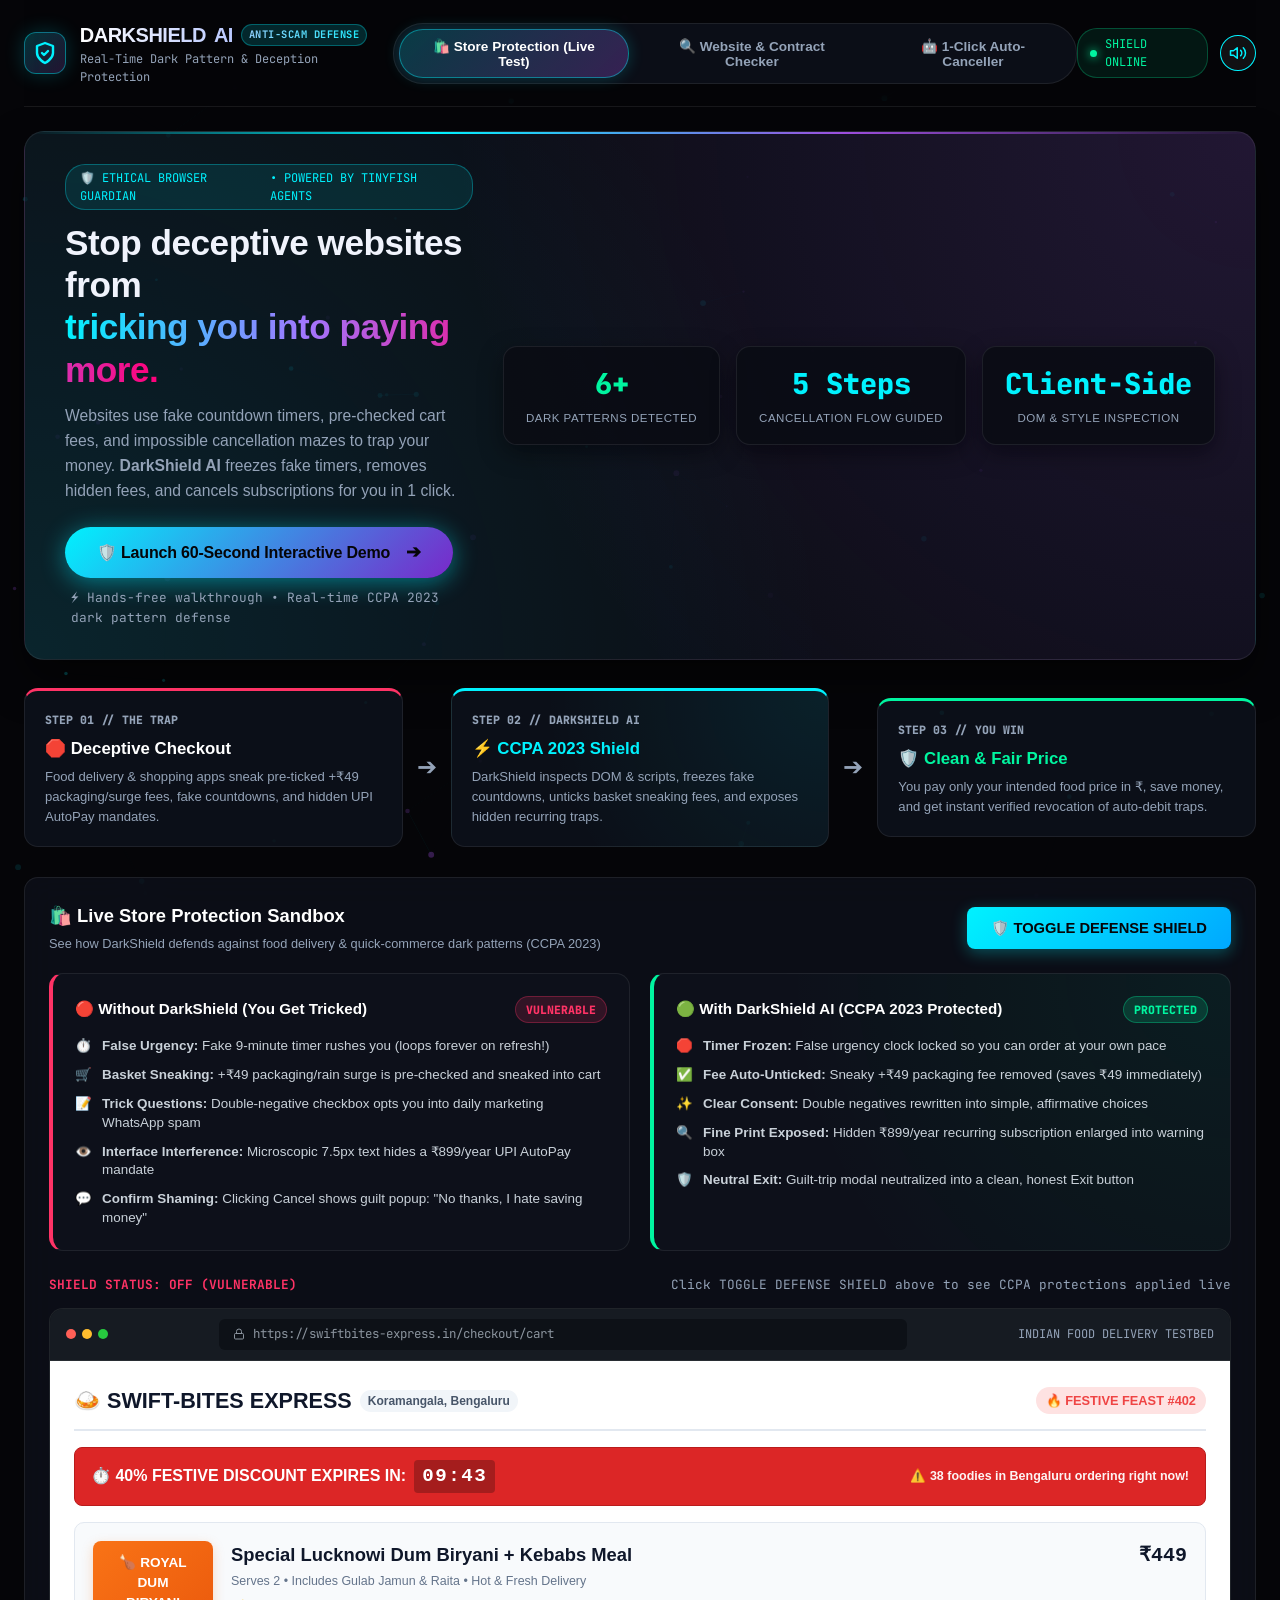
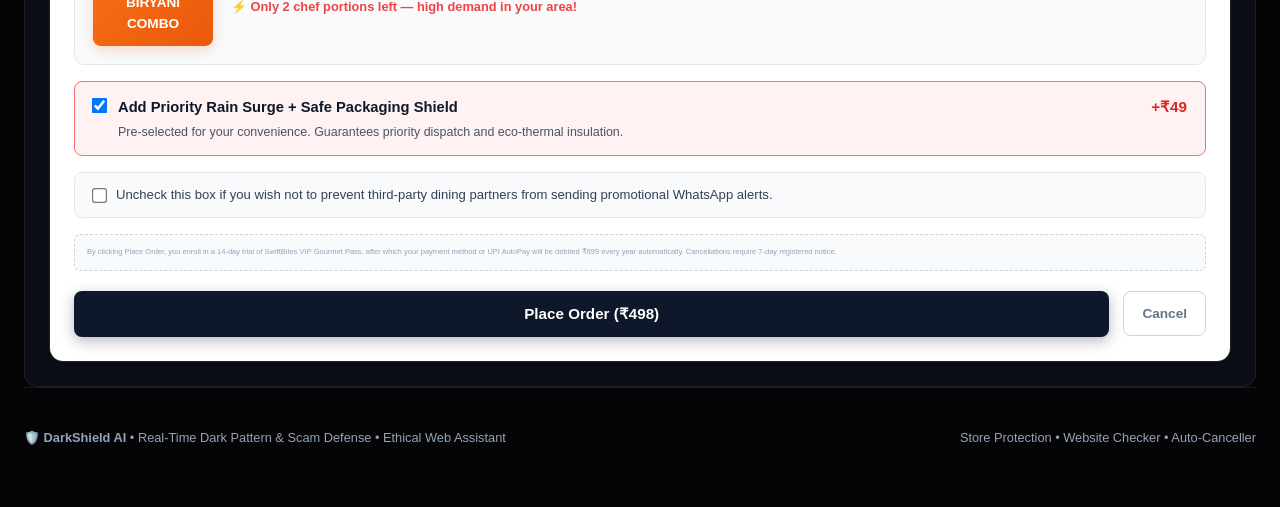
==== docs/index.html @ 09f820ce "Address 6 user fixes: remove CCPA Rule numbers, reword mandate to app guidance, add server note to U" ====
<!DOCTYPE html>
<html lang="en">
<head>
  <meta charset="UTF-8">
  <meta name="viewport" content="width=device-width, initial-scale=1.0">
  <title>DarkShield AI // Real-Time Dark Pattern & Scam Defense</title>
  <meta http-equiv="Cache-Control" content="no-cache, no-store, must-revalidate">
  <meta http-equiv="Pragma" content="no-cache">
  <meta http-equiv="Expires" content="0">
  <link rel="icon" type="image/svg+xml" href="data:image/svg+xml,%3Csvg xmlns='http://www.w3.org/2000/svg' viewBox='0 0 24 24' fill='none' stroke='%2300f2fe' stroke-width='2.4' stroke-linecap='round' stroke-linejoin='round'%3E%3Cpath d='M12 22s8-4 8-10V5l-8-3-8 3v7c0 6 8 10 8 10z'/%3E%3Cpath d='M9 12l2 2 4-4'/%3E%3C/svg%3E">
  <link rel="stylesheet" href="./css/style.css?v=2.4">
  <link rel="preconnect" href="https://fonts.googleapis.com">
  <link rel="preconnect" href="https://fonts.gstatic.com" crossorigin>
  <link href="https://fonts.googleapis.com/css2?family=Plus+Jakarta+Sans:wght@400;500;600;700;800&family=JetBrains+Mono:wght@400;600;800&display=swap" rel="stylesheet">
</head>
<body>
  <!-- Abstract Generative Background Canvas -->
  <canvas id="bg-canvas"></canvas>

  <div class="app-container">
    <!-- Navbar -->
    <header class="navbar">
      <div class="brand" onclick="location.reload()">
        <div class="brand-icon">
          <svg width="24" height="24" viewBox="0 0 24 24" fill="none" stroke="#00f2fe" stroke-width="2.4" stroke-linecap="round" stroke-linejoin="round">
            <path d="M12 22s8-4 8-10V5l-8-3-8 3v7c0 6 8 10 8 10z"/>
            <path d="M9 12l2 2 4-4"/>
          </svg>
        </div>
        <div>
          <div class="brand-title">
            DARKSHIELD <span style="color:var(--neon-cyan);">AI</span>
            <span class="brand-badge">ANTI-SCAM DEFENSE</span>
          </div>
          <div class="brand-sub">Real-Time Dark Pattern &amp; Deception Protection</div>
        </div>
      </div>

      <!-- Simplified 3-Mode Navigation -->
      <nav class="nav-tabs">
        <button class="nav-tab active" data-tab="tab-testlab" onclick="switchTab('tab-testlab')">
          <span>🛍️ Store Protection (Live Test)</span>
        </button>
        <button class="nav-tab" data-tab="tab-scanner" onclick="switchTab('tab-scanner')">
          <span>🔍 Website &amp; Contract Checker</span>
        </button>
        <button class="nav-tab" data-tab="tab-agent" onclick="switchTab('tab-agent')">
          <span>🤖 1-Click Auto-Canceller</span>
        </button>
      </nav>

      <!-- Top Controls -->
      <div class="nav-controls">
        <div class="status-indicator">
          <div class="pulse-dot"></div>
          <span>SHIELD ONLINE</span>
        </div>
        <button id="btn-sound-toggle" class="btn-icon active" title="Toggle Sound Effects" onclick="toggleSound()">
          <svg width="18" height="18" viewBox="0 0 24 24" fill="none" stroke="currentColor" stroke-width="2" stroke-linecap="round" stroke-linejoin="round">
            <polygon points="11 5 6 9 2 9 2 15 6 15 11 19 11 5"></polygon>
            <path d="M19.07 4.93a10 10 0 0 1 0 14.14M15.54 8.46a5 5 0 0 1 0 7.07"></path>
          </svg>
        </button>
      </div>
    </header>

    <!-- Friendly Hero Banner -->
    <section class="hero-banner">
      <div>
        <div style="display:inline-flex; align-items:center; gap:8px; background:rgba(0,242,254,0.1); border:1px solid rgba(0,242,254,0.3); padding:4px 14px; border-radius:20px; font-size:0.75rem; font-family:var(--font-mono); color:var(--neon-cyan); margin-bottom:12px;">
          <span>🛡️ ETHICAL BROWSER GUARDIAN</span> • POWERED BY TINYFISH AGENTS
        </div>
        <h1 class="hero-title">
          Stop deceptive websites from <br><span>tricking you into paying more.</span>
        </h1>
        <p class="hero-desc">
          Websites use fake countdown timers, pre-checked cart fees, and impossible cancellation mazes to trap your money.
          <strong>DarkShield AI</strong> freezes fake timers, removes hidden fees, and cancels subscriptions for you in 1 click.
        </p>

        <!-- Single Primary CTA on Hero -->
        <div class="hero-cta-container">
          <button id="btn-start-tour" class="btn-hero-primary" onclick="runGuidedTour()">
            <span>🛡️ Launch 60-Second Interactive Demo</span>
            <span style="font-size:1.1rem; margin-left:4px;">➔</span>
          </button>
          <span class="hero-cta-sub">
            ⚡ Hands-free walkthrough • Real-time CCPA 2023 dark pattern defense
          </span>
        </div>
      </div>

      <div class="hero-stats">
        <div class="stat-card">
          <div class="stat-value" style="color:var(--neon-emerald);">6+</div>
          <div class="stat-label">Dark Patterns Detected</div>
        </div>
        <div class="stat-card">
          <div class="stat-value" style="color:var(--neon-cyan);">5 Steps</div>
          <div class="stat-label">Cancellation Flow Guided</div>
        </div>
        <div class="stat-card">
          <div class="stat-value">Client-Side</div>
          <div class="stat-label">DOM &amp; Style Inspection</div>
        </div>
      </div>
    </section>

    <!-- Floating Tour Status Notification -->
    <div id="tour-status-banner" class="tour-banner" style="display:none;">
      <div class="tour-info">
        <div class="tour-icon-box">🛡️</div>
        <div>
          <div id="tour-step-title" style="font-weight:800; font-size:1.05rem; color:#fff;">GUIDED DEMO RUNNING</div>
          <div id="tour-step-desc" style="font-size:0.86rem; color:#e2e8f0; margin-top:2px;">Watching DarkShield AI stop deceptive traps...</div>
        </div>
      </div>
      <button class="btn-secondary" onclick="document.getElementById('tour-status-banner').style.display='none'">Dismiss</button>
    </div>

    <!-- 3-Step Simple How It Works Diagram -->
    <section class="pipeline-section">
      <div class="pipeline-grid">
        <div class="pipeline-card danger">
          <div class="pipeline-number">Step 01 // The Trap</div>
          <div class="pipeline-title">
            <span>🛑 Deceptive Checkout</span>
          </div>
          <p class="pipeline-desc">
            Food delivery &amp; shopping apps sneak pre-ticked +₹49 packaging/surge fees, fake countdowns, and hidden UPI AutoPay mandates.
          </p>
        </div>

        <div class="pipeline-arrow">➔</div>

        <div class="pipeline-card engine">
          <div class="pipeline-number">Step 02 // DarkShield AI</div>
          <div class="pipeline-title">
            <span style="color:var(--neon-cyan)">⚡ CCPA 2023 Shield</span>
          </div>
          <p class="pipeline-desc">
            DarkShield inspects DOM &amp; scripts, freezes fake countdowns, unticks basket sneaking fees, and exposes hidden recurring traps.
          </p>
        </div>

        <div class="pipeline-arrow">➔</div>

        <div class="pipeline-card safe">
          <div class="pipeline-number">Step 03 // You Win</div>
          <div class="pipeline-title">
            <span style="color:var(--neon-emerald)">🛡️ Clean &amp; Fair Price</span>
          </div>
          <p class="pipeline-desc">
            You pay only your intended food price in ₹, save money, and get instant verified revocation of auto-debit traps.
          </p>
        </div>
      </div>
    </section>

    <!-- ==================================================== -->
    <!-- TAB 1 (DEFAULT): STORE PROTECTION (LIVE TEST RANGE) -->
    <!-- ==================================================== -->
    <main id="tab-testlab" class="tab-content active">
      <div class="card">
        <div class="card-header">
          <div>
            <h2 class="card-title">
              <span>🛍️ Live Store Protection Sandbox</span>
            </h2>
            <div class="card-subtitle">See how DarkShield defends against food delivery &amp; quick-commerce dark patterns (CCPA 2023)</div>
          </div>
          <button id="btn-toggle-shield" class="btn-primary" style="padding:12px 24px; font-size:0.92rem;" onclick="toggleDefenseShield()">
            🛡️ TOGGLE DEFENSE SHIELD
          </button>
        </div>

        <!-- Before & After Comparison Cards -->
        <div class="before-after-grid">
          <div class="comparison-card before">
            <div class="comparison-header">
              <strong style="color:#fff; font-size:0.95rem;">🔴 Without DarkShield (You Get Tricked)</strong>
              <span class="comparison-badge red">Vulnerable</span>
            </div>
            <ul class="comparison-list">
              <li><span>⏱️</span> <span><strong>False Urgency:</strong> Fake 9-minute timer rushes you (loops forever on refresh!)</span></li>
              <li><span>🛒</span> <span><strong>Basket Sneaking:</strong> +₹49 packaging/rain surge is pre-checked and sneaked into cart</span></li>
              <li><span>📝</span> <span><strong>Trick Questions:</strong> Double-negative checkbox opts you into daily marketing WhatsApp spam</span></li>
              <li><span>👁️</span> <span><strong>Interface Interference:</strong> Microscopic 7.5px text hides a ₹899/year UPI AutoPay mandate</span></li>
              <li><span>💬</span> <span><strong>Confirm Shaming:</strong> Clicking Cancel shows guilt popup: "No thanks, I hate saving money"</span></li>
            </ul>
          </div>

          <div class="comparison-card after">
            <div class="comparison-header">
              <strong style="color:#fff; font-size:0.95rem;">🟢 With DarkShield AI (CCPA 2023 Protected)</strong>
              <span class="comparison-badge green">Protected</span>
            </div>
            <ul class="comparison-list">
              <li><span>🛑</span> <span><strong>Timer Frozen:</strong> False urgency clock locked so you can order at your own pace</span></li>
              <li><span>✅</span> <span><strong>Fee Auto-Unticked:</strong> Sneaky +₹49 packaging fee removed (saves ₹49 immediately)</span></li>
              <li><span>✨</span> <span><strong>Clear Consent:</strong> Double negatives rewritten into simple, affirmative choices</span></li>
              <li><span>🔍</span> <span><strong>Fine Print Exposed:</strong> Hidden ₹899/year recurring subscription enlarged into warning box</span></li>
              <li><span>🛡️</span> <span><strong>Neutral Exit:</strong> Guilt-trip modal neutralized into a clean, honest Exit button</span></li>
            </ul>
          </div>
        </div>

        <div style="display:flex; justify-content:space-between; align-items:center; margin-bottom:14px; font-family:var(--font-mono); font-size:0.8rem; flex-wrap:wrap; gap:8px;">
          <span id="shield-status-label" style="color:var(--neon-red); font-weight:bold;">SHIELD STATUS: OFF (VULNERABLE)</span>
          <span style="color:var(--text-dim);">Click TOGGLE DEFENSE SHIELD above to see CCPA protections applied live</span>
        </div>

        <!-- Embedded Interactive Store Simulator -->
        <div class="sandbox-viewport">
          <div class="sandbox-bar">
            <div class="terminal-dots">
              <div class="dot red"></div>
              <div class="dot yellow"></div>
              <div class="dot green"></div>
            </div>
            <div class="sandbox-url">
              <svg width="12" height="12" viewBox="0 0 24 24" fill="none" stroke="currentColor" stroke-width="2"><rect x="3" y="11" width="18" height="11" rx="2" ry="2"/><path d="M7 11V7a5 5 0 0 1 10 0v4"/></svg>
              https://swiftbites-express.in/checkout/cart
            </div>
            <span style="font-size:0.75rem; color:var(--text-muted); font-family:var(--font-mono);">INDIAN FOOD DELIVERY TESTBED</span>
          </div>
          <div id="mock-sandbox-container" class="sandbox-content">
            <!-- Injected by mock_sites.js -->
          </div>
        </div>
      </div>
    </main>

    <!-- ==================================================== -->
    <!-- TAB 2: WEBSITE & CONTRACT CHECKER -->
    <!-- ==================================================== -->
    <main id="tab-scanner" class="tab-content">
      <div class="grid-2">
        <!-- Live URL Inspector -->
        <div class="card">
          <div class="card-header">
            <div>
              <h2 class="card-title">
                <span>🔍 Website Dark Pattern Checker</span>
              </h2>
              <div class="card-subtitle">Scan any shopping or subscription link for deceptive UI</div>
            </div>
          </div>

          <div class="explainer-banner">
            <strong>💡 How it works:</strong> Paste any link or paste raw HTML code below. DarkShield's client-side rule engine parses the DOM, checks inline styles, and isolates the exact code node that violates CCPA 2023 Guidelines.
          </div>

          <!-- Scanner Mode Subtabs -->
          <div class="scanner-subtabs">
            <button id="tab-mode-url" class="btn-subtab active" onclick="switchScannerMode('url')">🌐 Web Link URL</button>
            <button id="tab-mode-html" class="btn-subtab" onclick="switchScannerMode('html')">📝 Paste Raw HTML Code</button>
          </div>

          <!-- Mode 1: URL Input -->
          <div id="scanner-url-panel" style="margin-bottom:20px;">
            <div class="input-group" style="margin-bottom:8px;">
              <input type="text" id="input-scan-url" class="input-text" placeholder="Enter Indian e-commerce/delivery link..." value="https://swiftbites-express.in/checkout/cart">
              <button id="btn-scan-url" class="btn-primary" onclick="performUrlScan()">Scan Website</button>
            </div>
            <div id="url-scan-server-note" style="font-size:0.8rem; color:#94a3b8; display:flex; align-items:center; gap:6px;">
              <span>ℹ️</span> <span>Link scanning needs a server; paste page HTML for a full scan</span>
            </div>
          </div>

          <!-- Mode 2: Raw HTML Input (Default Hidden) -->
          <div id="scanner-html-panel" style="display:none; margin-bottom:16px;">
            <textarea id="input-scan-html" class="textarea-custom" style="min-height:110px; font-family:var(--font-mono); font-size:0.8rem;" placeholder="Paste raw webpage HTML code here (e.g., <div class='timer'>...</div>)..."></textarea>
            <button id="btn-scan-html" class="btn-primary" style="margin-top:8px;" onclick="performHtmlScan()">Inspect HTML Code</button>
          </div>

          <div style="font-size:0.8rem; color:var(--text-dim); margin-bottom:8px;">Or click a preloaded Indian dark pattern HTML sample to test:</div>
          <div style="display:flex; flex-wrap:wrap; gap:8px; margin-bottom:20px;">
            <button class="btn-secondary btn-preset-scan" onclick="loadSampleHtml('food_delivery')">🍛 Food Delivery Cart (+₹49 Sneak &amp; Timer)</button>
            <button class="btn-secondary btn-preset-scan" onclick="loadSampleHtml('ott_trial')">📺 OTT AutoPay HTML (Hidden Mandate)</button>
            <button class="btn-secondary btn-preset-scan" onclick="loadSampleHtml('flash_sale')">⚡ Flash Sale HTML (04:59 Urgency Loop)</button>
            <button class="btn-secondary btn-preset-scan" onclick="loadSampleHtml('clean_sample')">✅ Clean Compliant HTML (0 Traps)</button>
          </div>

          <!-- Scanner Multi-Step Animated Loading Area -->
          <div id="scanner-loading-area" class="scanner-loading-box" style="display:none;">
            <div style="display:flex; justify-content:space-between; font-size:0.82rem; font-family:var(--font-mono); color:var(--text-muted); margin-bottom:8px;">
              <span id="scanner-step-current-title">⚡ PARSING DOM TREE...</span>
              <span id="scanner-step-pct" style="color:var(--neon-cyan); font-weight:800;">25%</span>
            </div>
            <div style="width:100%; height:6px; background:#161b26; border-radius:10px; overflow:hidden;">
              <div id="scanner-progress-bar" style="width:25%; height:100%; background:linear-gradient(90deg, var(--neon-cyan), var(--neon-purple)); transition:width 0.3s ease;"></div>
            </div>
            <ul class="scanner-step-list">
              <li id="scan-step-1" class="active"><span>⏳</span> <span>Step 1: Parsing DOM elements &amp; CSS computed rules</span></li>
              <li id="scan-step-2"><span>⏳</span> <span>Step 2: Checking CCPA 2023 Dark Pattern heuristics</span></li>
              <li id="scan-step-3"><span>⏳</span> <span>Step 3: Extracting triggering code snippets</span></li>
              <li id="scan-step-4"><span>⏳</span> <span>Step 4: Computing Consumer Protection Deception Index</span></li>
            </ul>
          </div>

          <!-- Scan Results -->
          <div id="scan-results-area" style="display:none;">
            <div class="score-gauge-container">
              <div class="gauge-circle">
                <span id="scan-gauge-val" class="gauge-val">85</span>
                <span class="gauge-scale">/ 100</span>
              </div>
              <div class="gauge-info">
                <h3 id="scan-gauge-level" style="color:var(--neon-red);">CRITICAL DECEPTION RISK</h3>
                <p id="scan-gauge-summary">Deceptive tricks detected on this page.</p>
              </div>
            </div>

            <div id="threat-cards-container">
              <!-- Injected by app.js -->
            </div>
          </div>
        </div>

        <!-- Contract & Terms of Service Checker -->
        <div class="card">
          <div class="card-header">
            <div>
              <h2 class="card-title">
                <span>📜 Contract &amp; Fine Print Decoder</span>
              </h2>
              <div class="card-subtitle">Translates confusing Indian subscription fine print into plain English</div>
            </div>
          </div>

          <div class="explainer-banner">
            <strong>💡 How it works:</strong> Paste contract text or terms of service to expose sneaky price increases, auto-renewals, and non-refundable fees.
          </div>

          <textarea id="tos-input-text" class="textarea-custom" placeholder="Paste Terms of Service, UPI AutoPay mandate terms, or fine print text here..."></textarea>

          <div style="display:flex; justify-content:space-between; align-items:center; margin-bottom:18px; flex-wrap:wrap; gap:8px;">
            <div style="display:flex; gap:8px; flex-wrap:wrap;">
              <button class="btn-secondary btn-preset-tos" onclick="loadPresetToS('streaming')">📺 OTT AutoPay Terms</button>
              <button class="btn-secondary btn-preset-tos" onclick="loadPresetToS('gym')">🏋️ Cult/Gym Lock-in Terms</button>
            </div>
            <button id="btn-scan-tos" class="btn-primary" onclick="scanFinePrint()">Check Fine Print</button>
          </div>

          <!-- ToS Results -->
          <div id="tos-results-area" style="display:none; background:#080b12; border:1px solid var(--border-subtle); border-radius:var(--radius-sm); padding:18px;">
            <div style="display:flex; justify-content:space-between; align-items:center; margin-bottom:12px; border-bottom:1px solid var(--border-subtle); padding-bottom:10px;">
              <span style="font-weight:bold; color:#fff;">CCPA Hazard Score:</span>
              <span id="tos-score-val" style="font-family:var(--font-mono); font-size:1.1rem; color:var(--neon-pink); font-weight:800;">72/100</span>
            </div>
            <div style="background:rgba(255,51,102,0.1); border-left:3px solid var(--neon-red); padding:10px 14px; border-radius:4px; margin-bottom:16px;">
              <div style="font-size:0.75rem; text-transform:uppercase; color:var(--neon-red); font-weight:bold;">What You're Actually Agreeing To (TL;DR):</div>
              <p id="tos-tldr-text" style="font-size:0.84rem; color:#fff; margin-top:4px; line-height:1.4;"></p>
            </div>
            <div id="tos-clauses-list"></div>
          </div>
        </div>
      </div>
    </main>

    <!-- ==================================================== -->
    <!-- TAB 3: 1-CLICK AUTO-CANCELLER (WEB AGENT) -->
    <!-- ==================================================== -->
    <main id="tab-agent" class="tab-content">
      <div class="grid-2">
        <!-- Agent Launcher -->
        <div class="card">
          <div class="card-header">
            <div>
              <h2 class="card-title">
                <span>🤖 1-Click Subscription Canceller</span>
              </h2>
              <div class="card-subtitle">AI agent that navigates tricky Indian subscription cancellation mazes</div>
            </div>
            <span class="severity-pill safe">CLICK-TO-CANCEL</span>
          </div>

          <div class="explainer-banner">
            <strong>💡 What is a "Subscription Trap" under CCPA 2023?</strong> Platforms make starting UPI AutoPay 1-click simple, but bury cancellation behind guilt-tripping screens, hidden buttons, and retention traps.
            DarkShield's agent navigates this maze for you, overrides retention tricks, and guides you to revoke the mandate in your UPI app.
          </div>

          <div style="margin-bottom:18px;">
            <label style="display:block; font-size:0.82rem; font-weight:bold; color:#cbd5e1; margin-bottom:6px;">Select Indian Subscription to Cancel:</label>
            <select id="agent-service-select" class="input-text" style="width:100%; cursor:pointer;">
              <option value="jiohotstar">JioCinema / Hotstar Super VIP (₹299/mo) — Saves ₹3,588/year</option>
              <option value="cultfit">Cult.fit / Gold's Gym All-India Pass (₹1,799/mo) — Saves ₹21,588/year</option>
              <option value="zomatogold">Zomato Gold / Swiggy One VIP Pass (₹899/year) — Saves ₹899/year</option>
            </select>
          </div>

          <button id="btn-launch-agent" class="btn-primary" style="width:100%; justify-content:center; padding:15px; font-size:0.95rem;" onclick="executeAgentFlow()">
            🚀 Cancel Subscription &amp; Guide UPI Revocation
          </button>

          <!-- Agent Live Progress -->
          <div id="agent-run-area" style="display:none; margin-top:24px;">
            <div style="display:flex; justify-content:space-between; font-size:0.78rem; font-family:var(--font-mono); color:var(--text-muted); margin-bottom:6px;">
              <span>AI AGENT STATUS: NAVIGATING CANCELLATION SCREENS</span>
              <span id="agent-pct" style="color:var(--neon-cyan);">In Progress</span>
            </div>
            <div style="width:100%; height:6px; background:#161b26; border-radius:10px; overflow:hidden; margin-bottom:20px;">
              <div id="agent-progress-bar" style="width:10%; height:100%; background:linear-gradient(90deg, var(--neon-cyan), var(--neon-purple)); transition:width 0.4s ease;"></div>
            </div>

            <!-- Steps Feed -->
            <div id="canceller-checklist" class="canceller-checklist">
              <div class="checklist-title">
                <span>🛡️ Obstacle Elimination Checklist</span>
                <span id="checklist-step-counter">0 / 5 BYPASSED</span>
              </div>
              <div class="checklist-item" id="chk-item-1">
                <div class="check-left">
                  <span class="check-icon" id="chk-icon-1">⏳</span>
                  <div>
                    <div class="check-title">Gate 1: Confirm Shaming</div>
                    <div class="check-subtitle">Neutralize guilt-tripping primary button</div>
                  </div>
                </div>
                <span class="status-pill waiting" id="chk-pill-1">Pending</span>
              </div>
              <div class="checklist-item" id="chk-item-2">
                <div class="check-left">
                  <span class="check-icon" id="chk-icon-2">⏳</span>
                  <div>
                    <div class="check-title">Gate 2: Diversion &amp; Pause Trap</div>
                    <div class="check-subtitle">Reject temporary discount retention bribe</div>
                  </div>
                </div>
                <span class="status-pill waiting" id="chk-pill-2">Pending</span>
              </div>
              <div class="checklist-item" id="chk-item-3">
                <div class="check-left">
                  <span class="check-icon" id="chk-icon-3">⏳</span>
                  <div>
                    <div class="check-title">Gate 3: Double-Negative Checkbox</div>
                    <div class="check-subtitle">Decode inverted syntax opt-out trick</div>
                  </div>
                </div>
                <span class="status-pill waiting" id="chk-pill-3">Pending</span>
              </div>
              <div class="checklist-item" id="chk-item-4">
                <div class="check-left">
                  <span class="check-icon" id="chk-icon-4">⏳</span>
                  <div>
                    <div class="check-title">Gate 4: Forced Action Survey Lock</div>
                    <div class="check-subtitle">Bypass multi-step exit questionnaire</div>
                  </div>
                </div>
                <span class="status-pill waiting" id="chk-pill-4">Pending</span>
              </div>
              <div class="checklist-item" id="chk-item-5">
                <div class="check-left">
                  <span class="check-icon" id="chk-icon-5">⏳</span>
                  <div>
                    <div class="check-title">Gate 5: UPI AutoPay Mandate Revocation Guide</div>
                    <div class="check-subtitle">Guides you to revoke the mandate in your UPI app</div>
                  </div>
                </div>
                <span class="status-pill waiting" id="chk-pill-5">Pending</span>
              </div>
            </div>

            <!-- Steps Feed -->
            <div id="agent-steps-container">
              <!-- Dynamically injected -->
            </div>
          </div>
        </div>

        <!-- Cancellation Receipt & Proof Certificate -->
        <div class="card">
          <div class="card-header">
            <div>
              <h2 class="card-title">
                <span>📄 Official Cancellation Proof</span>
              </h2>
              <div class="card-subtitle">Verified receipt &amp; guide to revoke the mandate in your UPI app</div>
            </div>
          </div>

          <div id="cancellation-receipt-card" style="display:none; background:radial-gradient(circle at top, rgba(0,245,160,0.1), transparent), #080c14; border:1px solid rgba(0,245,160,0.3); border-radius:var(--radius-md); padding:24px; box-shadow:0 12px 32px rgba(0,0,0,0.5);">
            <div style="display:flex; justify-content:space-between; align-items:flex-start; border-bottom:1px dashed rgba(255,255,255,0.1); padding-bottom:16px; margin-bottom:18px;">
              <div>
                <div style="font-size:0.75rem; text-transform:uppercase; color:var(--neon-emerald); font-weight:800; letter-spacing:1px;">CANCELLATION CONFIRMED &amp; GUIDED</div>
                <h3 id="receipt-service-name" style="color:#fff; font-size:1.3rem; margin-top:2px;">JioCinema / Hotstar VIP</h3>
                <div id="receipt-tier-name" style="font-size:0.8rem; color:var(--text-muted);">Annual Super VIP Tier</div>
              </div>
              <span class="severity-pill safe">REVOCATION GUIDED</span>
            </div>

            <div style="display:grid; grid-template-columns: 1fr 1fr; gap:16px; margin-bottom:18px;">
              <div style="background:rgba(255,255,255,0.02); padding:10px 14px; border-radius:6px; border:1px solid var(--border-subtle);">
                <div style="font-size:0.7rem; color:var(--text-dim);">ANNUAL SAVINGS</div>
                <div id="receipt-savings" style="font-size:1.4rem; font-weight:bold; color:var(--neon-emerald); font-family:var(--font-mono);">₹3,588</div>
              </div>
              <div style="background:rgba(255,255,255,0.02); padding:10px 14px; border-radius:6px; border:1px solid var(--border-subtle);">
                <div style="font-size:0.7rem; color:var(--text-dim);">CONFIRMATION CODE</div>
                <div id="receipt-code" style="font-size:0.95rem; font-weight:bold; color:#fff; font-family:var(--font-mono); margin-top:4px;">CCPA-REVOKE-9842</div>
              </div>
            </div>

            <div style="background:rgba(0,0,0,0.5); padding:12px; border-radius:6px; font-family:var(--font-mono); font-size:0.75rem; color:#94a3b8; margin-bottom:18px; line-height:1.5;">
              <div><strong>REVOCATION GUIDANCE:</strong> Platform cancellation completed. Guides you to revoke the mandate in your UPI app (GPay / PhonePe / Paytm / BHIM) under Mandates &gt; Active &gt; Revoke.</div>
              <div id="receipt-defeated" style="color:var(--neon-cyan); margin-top:4px;">5 Deceptive Obstacles Bypassed</div>
            </div>

            <button class="btn-secondary" style="width:100%; justify-content:center;" onclick="alert('✅ Certificate downloaded: Verified cancellation proof with step-by-step UPI mandate revocation guide.')">
              📥 Save Proof of Cancellation Certificate
            </button>
          </div>

          <!-- Placeholder when idle -->
          <div id="receipt-placeholder" style="text-align:center; padding:60px 20px; color:var(--text-dim);">
            <svg width="48" height="48" viewBox="0 0 24 24" fill="none" stroke="currentColor" stroke-width="1.5" style="margin-bottom:12px; opacity:0.4;">
              <path d="M14 2H6a2 2 0 0 0-2 2v16a2 2 0 0 0 2 2h12a2 2 0 0 0 2-2V8z"/>
              <polyline points="14 2 14 8 20 8"/>
            </svg>
            <p style="font-size:0.9rem;">Click <strong>"Cancel Subscription &amp; Guide UPI Revocation"</strong> to see the AI agent defeat tricky cancellation screens and guide mandate revocation.</p>
          </div>
        </div>
      </div>
    </main>

    <!-- Footer -->
    <footer class="footer">
      <div>
        <span>🛡️ <strong>DarkShield AI</strong></span> • Real-Time Dark Pattern &amp; Scam Defense • Ethical Web Assistant
      </div>
      <div>
        <a href="#tab-testlab" onclick="switchTab('tab-testlab')">Store Protection</a> •
        <a href="#tab-scanner" onclick="switchTab('tab-scanner')">Website Checker</a> •
        <a href="#tab-agent" onclick="switchTab('tab-agent')">Auto-Canceller</a>
      </div>
    </footer>
  </div>

  <!-- Scripts with Cache Busting -->
  <script src="./js/audio.js?v=2.4"></script>
  <script src="./js/visualizer.js?v=2.4"></script>
  <script src="./js/mock_sites.js?v=2.4"></script>
  <script src="./js/app.js?v=2.4"></script>
</body>
</html>
---- docs/css/style.css ----
/* TinyFish Aegis - Black & Abstract Aesthetic Theme */
:root {
  --bg-dark: #050508;
  --bg-card: rgba(14, 17, 27, 0.75);
  --bg-card-hover: rgba(22, 27, 43, 0.85);
  --border-subtle: rgba(255, 255, 255, 0.08);
  --border-glow: rgba(0, 242, 254, 0.3);
  --text-main: #f0f3fc;
  --text-muted: #94a3b8;
  --text-dim: #94a3b8;

  --neon-cyan: #00f2fe;
  --neon-purple: #9d4edd;
  --neon-pink: #ff007a;
  --neon-red: #ff3366;
  --neon-emerald: #00f5a0;
  --neon-amber: #ffaa00;

  --font-mono: "JetBrains Mono", "Fira Code", monospace;
  --font-sans: -apple-system, BlinkMacSystemFont, "Segoe UI", Roboto, "Helvetica Neue", Arial, sans-serif;
  --radius-sm: 8px;
  --radius-md: 14px;
  --radius-lg: 20px;
}

* {
  box-sizing: border-box;
  margin: 0;
  padding: 0;
}

body {
  background-color: var(--bg-dark);
  color: var(--text-main);
  font-family: var(--font-sans);
  min-height: 100vh;
  overflow-x: hidden;
  position: relative;
  line-height: 1.5;
  -webkit-font-smoothing: antialiased;
}

/* Background Abstract Canvas */
#bg-canvas {
  position: fixed;
  top: 0;
  left: 0;
  width: 100vw;
  height: 100vh;
  z-index: 0;
  pointer-events: none;
  opacity: 0.65;
}

/* App Wrapper */
.app-container {
  position: relative;
  z-index: 1;
  display: flex;
  flex-direction: column;
  min-height: 100vh;
  max-width: 1540px;
  margin: 0 auto;
  padding: 0 24px 60px 24px;
}

/* Header & Navigation Bar */
.navbar {
  display: flex;
  align-items: center;
  justify-content: space-between;
  padding: 20px 0;
  margin-bottom: 24px;
  border-bottom: 1px solid var(--border-subtle);
  backdrop-filter: blur(12px);
  position: sticky;
  top: 0;
  z-index: 100;
  background: rgba(5, 5, 8, 0.7);
}

.brand {
  display: flex;
  align-items: center;
  gap: 14px;
  text-decoration: none;
  cursor: pointer;
}

.brand-icon {
  width: 42px;
  height: 42px;
  border-radius: 12px;
  background: linear-gradient(135deg, rgba(0, 242, 254, 0.2), rgba(157, 78, 221, 0.2));
  border: 1px solid rgba(0, 242, 254, 0.4);
  display: flex;
  align-items: center;
  justify-content: center;
  box-shadow: 0 0 20px rgba(0, 242, 254, 0.2);
  transition: transform 0.3s ease, box-shadow 0.3s ease;
}

.brand:hover .brand-icon {
  transform: scale(1.05) rotate(4deg);
  box-shadow: 0 0 28px rgba(0, 242, 254, 0.4);
}

.brand-title {
  font-size: 1.25rem;
  font-weight: 800;
  letter-spacing: -0.5px;
  background: linear-gradient(90deg, #fff, #b8c7ff, var(--neon-cyan));
  -webkit-background-clip: text;
  -webkit-text-fill-color: transparent;
  display: flex;
  align-items: center;
  gap: 8px;
}

.brand-badge {
  font-size: 0.65rem;
  font-family: var(--font-mono);
  font-weight: 700;
  background: rgba(0, 242, 254, 0.15);
  color: var(--neon-cyan);
  border: 1px solid rgba(0, 242, 254, 0.3);
  padding: 2px 7px;
  border-radius: 20px;
  letter-spacing: 0.5px;
}

.brand-sub {
  font-size: 0.75rem;
  color: var(--text-muted);
  font-family: var(--font-mono);
}

/* Nav Tabs */
.nav-tabs {
  display: flex;
  gap: 6px;
  background: rgba(14, 18, 28, 0.8);
  padding: 5px;
  border-radius: 30px;
  border: 1px solid var(--border-subtle);
}

.nav-tab {
  padding: 8px 16px;
  font-size: 0.85rem;
  font-weight: 600;
  color: var(--text-muted);
  background: transparent;
  border: none;
  border-radius: 24px;
  cursor: pointer;
  transition: all 0.25s ease;
  display: flex;
  align-items: center;
  gap: 8px;
}

.nav-tab:hover {
  color: var(--text-main);
  background: rgba(255, 255, 255, 0.05);
}

.nav-tab.active {
  color: #fff;
  background: linear-gradient(135deg, rgba(0, 242, 254, 0.2), rgba(157, 78, 221, 0.3));
  border: 1px solid rgba(0, 242, 254, 0.4);
  box-shadow: 0 0 16px rgba(0, 242, 254, 0.2);
}

/* Nav Controls */
.nav-controls {
  display: flex;
  align-items: center;
  gap: 12px;
}

.status-indicator {
  display: flex;
  align-items: center;
  gap: 8px;
  font-family: var(--font-mono);
  font-size: 0.75rem;
  padding: 6px 12px;
  background: rgba(0, 245, 160, 0.08);
  border: 1px solid rgba(0, 245, 160, 0.25);
  border-radius: 20px;
  color: var(--neon-emerald);
}

.pulse-dot {
  width: 7px;
  height: 7px;
  border-radius: 50%;
  background: var(--neon-emerald);
  box-shadow: 0 0 10px var(--neon-emerald);
  animation: pulse 1.8s infinite;
}

@keyframes pulse {
  0% { transform: scale(0.95); opacity: 0.8; }
  50% { transform: scale(1.4); opacity: 1; }
  100% { transform: scale(0.95); opacity: 0.8; }
}

.btn-icon {
  background: rgba(255, 255, 255, 0.05);
  border: 1px solid var(--border-subtle);
  color: var(--text-muted);
  width: 36px;
  height: 36px;
  border-radius: 50%;
  display: flex;
  align-items: center;
  justify-content: center;
  cursor: pointer;
  transition: all 0.2s ease;
}

.btn-icon:hover {
  color: #fff;
  border-color: var(--neon-cyan);
  box-shadow: 0 0 10px rgba(0, 242, 254, 0.2);
}

.btn-icon.active {
  color: var(--neon-cyan);
  border-color: var(--neon-cyan);
}

/* Hero Section */
.hero-banner {
  display: grid;
  grid-template-columns: 1fr auto;
  gap: 30px;
  align-items: center;
  background: radial-gradient(circle at top right, rgba(157, 78, 221, 0.15), transparent 60%),
              radial-gradient(circle at bottom left, rgba(0, 242, 254, 0.1), transparent 60%),
              var(--bg-card);
  border: 1px solid var(--border-subtle);
  border-radius: var(--radius-lg);
  padding: 32px 40px;
  margin-bottom: 28px;
  position: relative;
  overflow: hidden;
  box-shadow: 0 20px 40px rgba(0, 0, 0, 0.5);
}

.hero-banner::before {
  content: "";
  position: absolute;
  top: 0;
  left: 0;
  right: 0;
  height: 2px;
  background: linear-gradient(90deg, transparent, var(--neon-cyan), var(--neon-purple), transparent);
}

.hero-title {
  font-size: 2.2rem;
  font-weight: 800;
  line-height: 1.2;
  margin-bottom: 12px;
  letter-spacing: -0.5px;
}

.hero-title span {
  background: linear-gradient(90deg, var(--neon-cyan), #a177ff, var(--neon-pink));
  -webkit-background-clip: text;
  -webkit-text-fill-color: transparent;
}

.hero-desc {
  font-size: 0.98rem;
  color: var(--text-muted);
  max-width: 780px;
  margin-bottom: 20px;
  line-height: 1.6;
}

.hero-tags {
  display: flex;
  flex-wrap: wrap;
  gap: 10px;
}

.hero-tag {
  font-size: 0.75rem;
  font-family: var(--font-mono);
  background: rgba(255, 255, 255, 0.04);
  border: 1px solid var(--border-subtle);
  padding: 6px 14px;
  border-radius: 20px;
  display: flex;
  align-items: center;
  gap: 6px;
  color: #c9d1d9;
}

.hero-stats {
  display: flex;
  gap: 16px;
}

.stat-card {
  background: rgba(10, 13, 20, 0.9);
  border: 1px solid var(--border-subtle);
  border-radius: var(--radius-md);
  padding: 16px 22px;
  text-align: center;
  min-width: 140px;
  box-shadow: 0 8px 24px rgba(0, 0, 0, 0.4);
}

.stat-value {
  font-size: 1.8rem;
  font-weight: 800;
  font-family: var(--font-mono);
  color: var(--neon-cyan);
}

.stat-label {
  font-size: 0.72rem;
  color: var(--text-muted);
  text-transform: uppercase;
  letter-spacing: 0.5px;
  margin-top: 4px;
}

/* Sections */
.tab-content {
  display: none;
}

.tab-content.active {
  display: block;
  animation: fadeIn 0.3s ease;
}

@keyframes fadeIn {
  from { opacity: 0; transform: translateY(8px); }
  to { opacity: 1; transform: translateY(0); }
}

/* Card Styling */
.card {
  background: var(--bg-card);
  border: 1px solid var(--border-subtle);
  border-radius: var(--radius-md);
  padding: 24px;
  position: relative;
  backdrop-filter: blur(16px);
  transition: border-color 0.25s ease, box-shadow 0.25s ease;
}

.card:hover {
  border-color: rgba(255, 255, 255, 0.15);
}

.card-header {
  display: flex;
  align-items: center;
  justify-content: space-between;
  margin-bottom: 20px;
}

.card-title {
  font-size: 1.15rem;
  font-weight: 700;
  display: flex;
  align-items: center;
  gap: 10px;
  color: #fff;
}

.card-subtitle {
  font-size: 0.8rem;
  color: var(--text-muted);
  margin-top: 4px;
}

/* Grid Layouts */
.grid-2 {
  display: grid;
  grid-template-columns: 1fr 1fr;
  gap: 24px;
}

.grid-3 {
  display: grid;
  grid-template-columns: repeat(3, 1fr);
  gap: 24px;
}

/* Forms and Inputs */
.input-group {
  display: flex;
  gap: 12px;
  margin-bottom: 20px;
}

.input-text {
  flex: 1;
  background: rgba(10, 13, 22, 0.9);
  border: 1px solid var(--border-subtle);
  border-radius: var(--radius-sm);
  padding: 12px 18px;
  font-size: 0.92rem;
  color: #fff;
  font-family: var(--font-sans);
  outline: none;
  transition: all 0.2s ease;
}

.input-text:focus {
  border-color: var(--neon-cyan);
  box-shadow: 0 0 15px rgba(0, 242, 254, 0.2);
}

.textarea-custom {
  width: 100%;
  height: 140px;
  background: rgba(10, 13, 22, 0.9);
  border: 1px solid var(--border-subtle);
  border-radius: var(--radius-sm);
  padding: 14px 18px;
  font-size: 0.88rem;
  color: #fff;
  font-family: var(--font-mono);
  outline: none;
  resize: vertical;
  margin-bottom: 16px;
  line-height: 1.5;
}

.textarea-custom:focus {
  border-color: var(--neon-cyan);
  box-shadow: 0 0 15px rgba(0, 242, 254, 0.2);
}

/* Buttons */
.btn-primary {
  background: linear-gradient(135deg, var(--neon-cyan), #00a8ff);
  color: #050508;
  font-weight: 700;
  font-size: 0.88rem;
  padding: 12px 24px;
  border-radius: var(--radius-sm);
  border: none;
  cursor: pointer;
  display: inline-flex;
  align-items: center;
  gap: 8px;
  transition: all 0.25s ease;
  box-shadow: 0 4px 16px rgba(0, 242, 254, 0.3);
}

.btn-primary:hover {
  transform: translateY(-1px);
  box-shadow: 0 6px 22px rgba(0, 242, 254, 0.5);
}

.btn-secondary {
  background: rgba(255, 255, 255, 0.06);
  border: 1px solid var(--border-subtle);
  color: #fff;
  font-weight: 600;
  font-size: 0.85rem;
  padding: 10px 18px;
  border-radius: var(--radius-sm);
  cursor: pointer;
  display: inline-flex;
  align-items: center;
  gap: 8px;
  transition: all 0.2s ease;
}

.btn-secondary:hover {
  background: rgba(255, 255, 255, 0.1);
  border-color: rgba(255, 255, 255, 0.2);
}

.btn-danger {
  background: linear-gradient(135deg, var(--neon-red), #d6004c);
  color: #fff;
  font-weight: 700;
  font-size: 0.88rem;
  padding: 12px 24px;
  border-radius: var(--radius-sm);
  border: none;
  cursor: pointer;
  display: inline-flex;
  align-items: center;
  gap: 8px;
  box-shadow: 0 4px 16px rgba(255, 51, 102, 0.3);
}

.btn-danger:hover {
  transform: translateY(-1px);
  box-shadow: 0 6px 22px rgba(255, 51, 102, 0.5);
}

/* Live Terminal & CDP Inspector */
.terminal-window {
  background: #07090e;
  border: 1px solid var(--border-subtle);
  border-radius: var(--radius-md);
  overflow: hidden;
  box-shadow: 0 10px 30px rgba(0, 0, 0, 0.6);
  display: flex;
  flex-direction: column;
}

.terminal-header {
  background: #0d1017;
  padding: 10px 16px;
  display: flex;
  align-items: center;
  justify-content: space-between;
  border-bottom: 1px solid var(--border-subtle);
}

.terminal-dots {
  display: flex;
  gap: 6px;
}

.dot {
  width: 10px;
  height: 10px;
  border-radius: 50%;
}
.dot.red { background: #ff5f56; }
.dot.yellow { background: #ffbd2e; }
.dot.green { background: #27c93f; }

.terminal-title {
  font-family: var(--font-mono);
  font-size: 0.75rem;
  color: var(--text-muted);
}

.terminal-body {
  padding: 16px;
  font-family: var(--font-mono);
  font-size: 0.8rem;
  color: #cbd5e1;
  max-height: 480px;
  overflow-y: auto;
  line-height: 1.6;
}

.log-entry {
  display: flex;
  gap: 12px;
  margin-bottom: 8px;
  animation: fadeIn 0.2s ease;
}

.log-time {
  color: var(--text-dim);
  user-select: none;
}

.log-domain {
  color: var(--neon-cyan);
  font-weight: bold;
}

.log-method {
  color: #e2e8f0;
}

.log-threat {
  color: var(--neon-red);
  font-weight: bold;
}

.log-neutralized {
  color: var(--neon-emerald);
}

/* Deception Score Gauge */
.score-gauge-container {
  display: flex;
  align-items: center;
  gap: 24px;
  background: rgba(10, 13, 22, 0.8);
  border: 1px solid var(--border-subtle);
  border-radius: var(--radius-md);
  padding: 20px 28px;
  margin-bottom: 24px;
}

.gauge-circle {
  width: 100px;
  height: 100px;
  border-radius: 50%;
  display: flex;
  flex-direction: column;
  align-items: center;
  justify-content: center;
  background: conic-gradient(var(--neon-red) 0% 85%, rgba(255, 255, 255, 0.05) 85% 100%);
  position: relative;
  box-shadow: 0 0 25px rgba(255, 51, 102, 0.25);
}

.gauge-circle::before {
  content: "";
  position: absolute;
  width: 80px;
  height: 80px;
  border-radius: 50%;
  background: #090c14;
}

.gauge-val {
  position: relative;
  font-size: 1.8rem;
  font-weight: 800;
  font-family: var(--font-mono);
  color: #fff;
}

.gauge-scale {
  position: relative;
  font-size: 0.65rem;
  color: var(--text-muted);
}

.gauge-info h3 {
  font-size: 1.3rem;
  font-weight: 700;
  margin-bottom: 4px;
}

.gauge-info p {
  font-size: 0.85rem;
  color: var(--text-muted);
}

/* Threat Cards */
.threat-card {
  background: rgba(14, 18, 30, 0.7);
  border-left: 4px solid var(--neon-red);
  border-top: 1px solid var(--border-subtle);
  border-right: 1px solid var(--border-subtle);
  border-bottom: 1px solid var(--border-subtle);
  border-radius: var(--radius-sm);
  padding: 16px 20px;
  margin-bottom: 14px;
  transition: transform 0.2s ease, border-color 0.2s ease;
}

.threat-card:hover {
  transform: translateX(4px);
  border-right-color: rgba(255, 51, 102, 0.3);
}

.threat-card.critical { border-left-color: var(--neon-red); }
.threat-card.high { border-left-color: var(--neon-pink); }
.threat-card.medium { border-left-color: var(--neon-amber); }
.threat-card.safe { border-left-color: var(--neon-emerald); }

.threat-top {
  display: flex;
  align-items: center;
  justify-content: space-between;
  margin-bottom: 8px;
}

.threat-cat {
  font-weight: 700;
  font-size: 0.95rem;
  color: #fff;
  display: flex;
  align-items: center;
  gap: 8px;
}

.severity-pill {
  font-size: 0.65rem;
  font-family: var(--font-mono);
  font-weight: 700;
  padding: 3px 8px;
  border-radius: 12px;
  text-transform: uppercase;
}

.severity-pill.critical {
  background: rgba(255, 51, 102, 0.2);
  color: var(--neon-red);
  border: 1px solid rgba(255, 51, 102, 0.4);
}

.severity-pill.high {
  background: rgba(255, 0, 122, 0.2);
  color: var(--neon-pink);
  border: 1px solid rgba(255, 0, 122, 0.4);
}

.severity-pill.medium {
  background: rgba(255, 170, 0, 0.2);
  color: var(--neon-amber);
  border: 1px solid rgba(255, 170, 0, 0.4);
}

.threat-evidence {
  font-family: var(--font-mono);
  font-size: 0.78rem;
  background: rgba(0, 0, 0, 0.4);
  padding: 8px 12px;
  border-radius: 6px;
  color: #a5b4fc;
  margin-bottom: 10px;
  border: 1px solid rgba(255, 255, 255, 0.05);
}

.threat-impact {
  font-size: 0.82rem;
  color: var(--text-muted);
  margin-bottom: 8px;
}

.threat-remedy {
  font-size: 0.82rem;
  color: var(--neon-emerald);
  display: flex;
  align-items: center;
  gap: 6px;
}

/* Triggering Element Code Box */
.trigger-label {
  display: block;
  font-size: 0.72rem;
  font-weight: 800;
  text-transform: uppercase;
  color: #f43f5e;
  letter-spacing: 0.5px;
  margin-top: 10px;
  margin-bottom: 4px;
}

.code-trigger-box {
  background: #06080f;
  border: 1px solid rgba(244, 63, 94, 0.35);
  border-left: 3px solid var(--neon-red);
  border-radius: 6px;
  padding: 10px 14px;
  margin-bottom: 10px;
  overflow-x: auto;
  font-family: var(--font-mono);
  font-size: 0.76rem;
  color: #fecdd3;
  line-height: 1.45;
  box-shadow: inset 0 2px 8px rgba(0,0,0,0.4);
}

.code-trigger-box code {
  color: #fda4af;
  white-space: pre-wrap;
  word-break: break-all;
}

/* Scanner Mode Subtabs */
.scanner-subtabs {
  display: flex;
  gap: 8px;
  margin-bottom: 14px;
}

.btn-subtab {
  background: rgba(255, 255, 255, 0.04);
  border: 1px solid var(--border-subtle);
  color: #94a3b8;
  padding: 6px 14px;
  border-radius: 20px;
  font-size: 0.8rem;
  font-weight: 600;
  cursor: pointer;
  transition: all 0.2s ease;
}

.btn-subtab:hover {
  background: rgba(255, 255, 255, 0.08);
  color: #fff;
}

.btn-subtab.active {
  background: rgba(0, 242, 254, 0.15);
  border-color: var(--neon-cyan);
  color: #fff;
  box-shadow: 0 0 12px rgba(0, 242, 254, 0.25);
}

/* Scanner Animated Loading Area */
.scanner-loading-box {
  background: rgba(14, 18, 30, 0.8);
  border: 1px solid rgba(0, 242, 254, 0.25);
  border-radius: var(--radius-sm);
  padding: 18px 22px;
  margin-bottom: 20px;
  animation: fadeIn 0.3s ease;
}

.scanner-step-list {
  list-style: none;
  display: flex;
  flex-direction: column;
  gap: 8px;
  margin-top: 12px;
  font-size: 0.8rem;
  font-family: var(--font-mono);
}

.scanner-step-list li {
  display: flex;
  align-items: center;
  gap: 10px;
  color: #64748b;
  transition: color 0.3s ease;
}

.scanner-step-list li.active {
  color: var(--neon-cyan);
  font-weight: bold;
}

.scanner-step-list li.done {
  color: var(--neon-emerald);
}

/* Autonomous Web Agent Trace */
.agent-step-item {
  position: relative;
  padding-left: 32px;
  margin-bottom: 24px;
}

.agent-step-item::before {
  content: "";
  position: absolute;
  left: 11px;
  top: 24px;
  bottom: -24px;
  width: 2px;
  background: rgba(0, 242, 254, 0.25);
}

.agent-step-item:last-child::before {
  display: none;
}

.agent-step-badge {
  position: absolute;
  left: 0;
  top: 0;
  width: 24px;
  height: 24px;
  border-radius: 50%;
  background: #00f2fe;
  color: #050508;
  font-size: 0.75rem;
  font-weight: 800;
  display: flex;
  align-items: center;
  justify-content: center;
  box-shadow: 0 0 12px rgba(0, 242, 254, 0.5);
}

.agent-step-title {
  font-size: 0.95rem;
  font-weight: 700;
  color: #fff;
  margin-bottom: 6px;
}

.agent-reasoning-box {
  background: rgba(157, 78, 221, 0.1);
  border: 1px solid rgba(157, 78, 221, 0.3);
  border-radius: var(--radius-sm);
  padding: 10px 14px;
  font-size: 0.82rem;
  color: #e9d5ff;
  margin-bottom: 8px;
}

.agent-action-box {
  background: rgba(0, 245, 160, 0.08);
  border: 1px solid rgba(0, 245, 160, 0.25);
  border-radius: var(--radius-sm);
  padding: 8px 14px;
  font-size: 0.82rem;
  color: var(--neon-emerald);
  margin-bottom: 8px;
}

.agent-cdp-cmd {
  font-family: var(--font-mono);
  font-size: 0.72rem;
  color: var(--neon-cyan);
  background: #07090e;
  padding: 6px 12px;
  border-radius: 4px;
}

/* Interactive Sandbox Frame */
.sandbox-viewport {
  background: #0d1117;
  border: 1px solid var(--border-subtle);
  border-radius: var(--radius-md);
  overflow: hidden;
  position: relative;
}

.sandbox-bar {
  background: #161b22;
  padding: 10px 16px;
  display: flex;
  align-items: center;
  justify-content: space-between;
  border-bottom: 1px solid var(--border-subtle);
}

.sandbox-url {
  font-family: var(--font-mono);
  font-size: 0.78rem;
  background: #0d1117;
  padding: 6px 14px;
  border-radius: 6px;
  color: #8b949e;
  width: 60%;
  display: flex;
  align-items: center;
  gap: 8px;
}

.sandbox-shield-toggle {
  display: flex;
  align-items: center;
  gap: 8px;
  font-size: 0.8rem;
  font-weight: 700;
  color: var(--neon-cyan);
}

.sandbox-content {
  padding: 24px;
  min-height: 420px;
  background: #ffffff;
  color: #111;
  transition: all 0.3s ease;
}

/* Neutralized Mode Styles inside Sandbox */
.sandbox-content.shield-active {
  background: #f7f9fc;
}

.sandbox-content.shield-active .deceptive-timer {
  border: 2px dashed #ff3366 !important;
  background: rgba(255, 51, 102, 0.1) !important;
  position: relative;
}

.sandbox-content.shield-active .deceptive-timer::after {
  content: "⚠️ TINYFISH: FAKE COUNTDOWN FROZEN";
  position: absolute;
  top: -12px;
  right: 10px;
  background: #ff3366;
  color: #fff;
  font-size: 10px;
  font-weight: bold;
  padding: 2px 6px;
  border-radius: 4px;
}

.sandbox-content.shield-active .sneak-addon {
  border: 2px dashed #00f5a0 !important;
  background: rgba(0, 245, 160, 0.1) !important;
}

/* Footer */
.footer {
  margin-top: auto;
  padding-top: 40px;
  border-top: 1px solid var(--border-subtle);
  display: flex;
  align-items: center;
  justify-content: space-between;
  font-size: 0.8rem;
  color: var(--text-dim);
}

.footer a {
  color: var(--text-muted);
  text-decoration: none;
}

.footer a:hover {
  color: var(--neon-cyan);
}

/* Responsive */
@media (max-width: 1024px) {
  .hero-banner {
    grid-template-columns: 1fr;
  }
  .grid-2, .grid-3 {
    grid-template-columns: 1fr;
  }
  .nav-tabs {
    flex-wrap: wrap;
  }
}

/* ==================================================== */
/* ENHANCED VISUALS, PIPELINE GRAPHICS & GUIDED TOUR    */
/* ==================================================== */

/* Guided Tour Floating Banner */
.tour-banner {
  background: linear-gradient(135deg, rgba(157, 78, 221, 0.25), rgba(0, 242, 254, 0.25));
  border: 1px solid rgba(0, 242, 254, 0.5);
  border-radius: var(--radius-md);
  padding: 16px 24px;
  margin-bottom: 24px;
  display: flex;
  align-items: center;
  justify-content: space-between;
  box-shadow: 0 0 30px rgba(0, 242, 254, 0.25);
  animation: pulseBorder 3s infinite;
}

@keyframes pulseBorder {
  0% { border-color: rgba(0, 242, 254, 0.4); box-shadow: 0 0 20px rgba(0, 242, 254, 0.2); }
  50% { border-color: rgba(157, 78, 221, 0.7); box-shadow: 0 0 35px rgba(157, 78, 221, 0.35); }
  100% { border-color: rgba(0, 242, 254, 0.4); box-shadow: 0 0 20px rgba(0, 242, 254, 0.2); }
}

.tour-info {
  display: flex;
  align-items: center;
  gap: 16px;
}

.tour-icon-box {
  width: 44px;
  height: 44px;
  border-radius: 50%;
  background: rgba(0, 242, 254, 0.2);
  border: 1px solid var(--neon-cyan);
  display: flex;
  align-items: center;
  justify-content: center;
  font-size: 1.4rem;
}

/* 3-Step Visual Protection Pipeline */
.pipeline-section {
  margin-bottom: 30px;
}

.pipeline-grid {
  display: grid;
  grid-template-columns: 1fr auto 1fr auto 1fr;
  gap: 14px;
  align-items: center;
}

.pipeline-card {
  background: rgba(14, 18, 28, 0.85);
  border: 1px solid var(--border-subtle);
  border-radius: var(--radius-md);
  padding: 20px;
  position: relative;
  transition: transform 0.25s ease, border-color 0.25s ease;
}

.pipeline-card:hover {
  transform: translateY(-3px);
  border-color: rgba(255, 255, 255, 0.2);
}

.pipeline-card.danger {
  border-top: 3px solid var(--neon-red);
}

.pipeline-card.engine {
  border-top: 3px solid var(--neon-cyan);
  background: radial-gradient(circle at top right, rgba(0, 242, 254, 0.08), transparent 70%), rgba(14, 18, 28, 0.85);
}

.pipeline-card.safe {
  border-top: 3px solid var(--neon-emerald);
}

.pipeline-number {
  font-family: var(--font-mono);
  font-size: 0.72rem;
  font-weight: 800;
  color: var(--text-dim);
  text-transform: uppercase;
  margin-bottom: 8px;
}

.pipeline-title {
  font-size: 1.05rem;
  font-weight: 700;
  color: #fff;
  margin-bottom: 6px;
  display: flex;
  align-items: center;
  gap: 8px;
}

.pipeline-desc {
  font-size: 0.82rem;
  color: var(--text-muted);
  line-height: 1.5;
}

.pipeline-arrow {
  color: var(--text-dim);
  font-size: 1.5rem;
  display: flex;
  align-items: center;
  justify-content: center;
}

@media (max-width: 900px) {
  .pipeline-grid {
    grid-template-columns: 1fr;
  }
  .pipeline-arrow {
    transform: rotate(90deg);
  }
}

/* Before & After Interactive Showcase */
.before-after-grid {
  display: grid;
  grid-template-columns: 1fr 1fr;
  gap: 20px;
  margin-bottom: 24px;
}

.comparison-card {
  border-radius: var(--radius-md);
  padding: 22px;
  background: rgba(14, 18, 28, 0.8);
  border: 1px solid var(--border-subtle);
  position: relative;
}

.comparison-card.before {
  border-left: 4px solid var(--neon-red);
}

.comparison-card.after {
  border-left: 4px solid var(--neon-emerald);
  background: radial-gradient(circle at top right, rgba(0, 245, 160, 0.06), transparent 70%), rgba(14, 18, 28, 0.8);
}

.comparison-header {
  display: flex;
  justify-content: space-between;
  align-items: center;
  margin-bottom: 14px;
}

.comparison-badge {
  font-size: 0.72rem;
  font-family: var(--font-mono);
  font-weight: 800;
  padding: 4px 10px;
  border-radius: 20px;
  text-transform: uppercase;
}

.comparison-badge.red {
  background: rgba(255, 51, 102, 0.15);
  color: var(--neon-red);
  border: 1px solid rgba(255, 51, 102, 0.3);
}

.comparison-badge.green {
  background: rgba(0, 245, 160, 0.15);
  color: var(--neon-emerald);
  border: 1px solid rgba(0, 245, 160, 0.3);
}

.comparison-list {
  list-style: none;
  font-size: 0.84rem;
  color: #c9d1d9;
  display: flex;
  flex-direction: column;
  gap: 10px;
}

.comparison-list li {
  display: flex;
  align-items: flex-start;
  gap: 10px;
  line-height: 1.4;
}

/* Visual Agent Viewport Simulation */
.agent-screen-viewport {
  background: #080b12;
  border: 1px solid var(--border-subtle);
  border-radius: var(--radius-sm);
  padding: 16px;
  margin-bottom: 16px;
  min-height: 120px;
  display: flex;
  flex-direction: column;
  justify-content: center;
  border-left: 3px solid var(--neon-cyan);
}

.agent-screen-step {
  font-size: 0.82rem;
  font-family: var(--font-mono);
  color: var(--neon-cyan);
  margin-bottom: 4px;
}

.agent-screen-desc {
  font-size: 0.9rem;
  color: #fff;
  font-weight: 600;
}

/* Explainer Pills */
.explainer-banner {
  background: rgba(255, 255, 255, 0.03);
  border-left: 3px solid var(--neon-cyan);
  padding: 10px 14px;
  border-radius: 4px;
  font-size: 0.82rem;
  color: #cbd5e1;
  margin-bottom: 16px;
  line-height: 1.5;
}

.btn-demo-tour {
  background: linear-gradient(135deg, #7928ca, #ff007a);
  color: #fff;
  font-weight: 800;
  font-size: 0.9rem;
  padding: 12px 26px;
  border-radius: 30px;
  border: none;
  cursor: pointer;
  display: inline-flex;
  align-items: center;
  gap: 10px;
  transition: all 0.25s ease;
  box-shadow: 0 4px 20px rgba(255, 0, 122, 0.4);
}

.btn-demo-tour:hover {
  transform: translateY(-2px);
  box-shadow: 0 6px 28px rgba(255, 0, 122, 0.6);
}

/* Primary Hero CTA */
.hero-cta-container {
  margin-top: 24px;
  display: flex;
  flex-direction: column;
  align-items: flex-start;
  gap: 10px;
}

.btn-hero-primary {
  background: linear-gradient(135deg, #00f2fe, #7928ca);
  color: #050508;
  font-weight: 800;
  font-size: 1rem;
  padding: 15px 32px;
  border-radius: 36px;
  border: none;
  cursor: pointer;
  display: inline-flex;
  align-items: center;
  gap: 12px;
  transition: all 0.3s ease;
  box-shadow: 0 4px 24px rgba(0, 242, 254, 0.45);
  letter-spacing: -0.2px;
}

.btn-hero-primary:hover {
  transform: translateY(-2px) scale(1.02);
  box-shadow: 0 8px 32px rgba(0, 242, 254, 0.65);
}

.hero-cta-sub {
  font-size: 0.8rem;
  color: #94a3b8;
  font-family: var(--font-mono);
  margin-left: 6px;
}

/* Canceller Progress Checklist */
.canceller-checklist {
  background: rgba(10, 14, 24, 0.85);
  border: 1px solid var(--border-subtle);
  border-radius: var(--radius-sm);
  padding: 16px 20px;
  margin-bottom: 20px;
}

.checklist-title {
  font-size: 0.8rem;
  font-family: var(--font-mono);
  font-weight: 800;
  color: var(--neon-cyan);
  text-transform: uppercase;
  letter-spacing: 0.5px;
  margin-bottom: 12px;
  display: flex;
  align-items: center;
  justify-content: space-between;
}

.checklist-item {
  display: flex;
  align-items: center;
  justify-content: space-between;
  padding: 10px 0;
  border-bottom: 1px solid rgba(255, 255, 255, 0.05);
  font-size: 0.84rem;
  transition: all 0.3s ease;
}

.checklist-item:last-child {
  border-bottom: none;
}

.check-left {
  display: flex;
  align-items: center;
  gap: 12px;
}

.check-icon {
  font-size: 1.1rem;
  width: 22px;
  text-align: center;
}

.check-title {
  color: #f1f5f9;
  font-weight: 600;
  font-size: 0.85rem;
}

.check-subtitle {
  font-size: 0.74rem;
  color: #94a3b8;
}

.status-pill {
  font-size: 0.7rem;
  font-family: var(--font-mono);
  padding: 3px 8px;
  border-radius: 12px;
  text-transform: uppercase;
  font-weight: 700;
}

.status-pill.waiting {
  background: rgba(255, 255, 255, 0.05);
  color: #94a3b8;
  border: 1px solid rgba(255, 255, 255, 0.1);
}

.status-pill.running {
  background: rgba(0, 242, 254, 0.15);
  color: var(--neon-cyan);
  border: 1px solid rgba(0, 242, 254, 0.4);
  animation: pulse 1s infinite alternate;
}

.status-pill.defeated {
  background: rgba(0, 245, 160, 0.15);
  color: var(--neon-emerald);
  border: 1px solid rgba(0, 245, 160, 0.4);
}

/* ==================================================== */
/* COMPREHENSIVE RESPONSIVE DESIGN (Down to 375px)      */
/* ==================================================== */

@media (max-width: 768px) {
  .hero-banner {
    grid-template-columns: 1fr;
    padding: 28px 20px;
  }
  .grid-2 {
    grid-template-columns: 1fr;
    gap: 18px;
  }
  .before-after-grid {
    grid-template-columns: 1fr;
  }
  .pipeline-grid {
    grid-template-columns: 1fr;
  }
  .pipeline-arrow {
    transform: rotate(90deg);
  }
}

@media (max-width: 480px) {
  .app-container {
    padding: 0 12px 36px 12px;
  }
  .navbar {
    flex-direction: column;
    align-items: flex-start;
    gap: 14px;
    padding: 14px 0;
  }
  .nav-controls {
    width: 100%;
    justify-content: space-between;
  }
  .nav-tabs {
    width: 100%;
    overflow-x: auto;
    white-space: nowrap;
    -webkit-overflow-scrolling: touch;
    padding: 5px;
    gap: 4px;
  }
  .nav-tab {
    padding: 8px 12px;
    font-size: 0.78rem;
    flex-shrink: 0;
  }
  .hero-banner {
    padding: 22px 14px;
    gap: 20px;
  }
  .hero-title {
    font-size: 1.55rem;
    line-height: 1.25;
  }
  .hero-desc {
    font-size: 0.86rem;
  }
  .hero-stats {
    grid-template-columns: 1fr;
    gap: 10px;
  }
  .stat-card {
    padding: 14px;
  }
  .btn-hero-primary {
    width: 100%;
    justify-content: center;
    padding: 14px 18px;
    font-size: 0.94rem;
  }
  .card {
    padding: 16px 14px;
  }
  .card-header {
    flex-direction: column;
    align-items: flex-start;
    gap: 12px;
  }
  .score-gauge-container {
    flex-direction: column;
    text-align: center;
    padding: 18px 14px;
    gap: 16px;
  }
  .input-group {
    flex-direction: column;
  }
  .input-group button {
    width: 100%;
  }
  .sandbox-viewport {
    border-radius: 8px;
  }
  .comparison-card {
    padding: 16px 14px;
  }
}

@media (max-width: 375px) {
  .app-container {
    padding: 0 8px 30px 8px;
  }
  .hero-title {
    font-size: 1.35rem;
  }
  .hero-desc {
    font-size: 0.82rem;
  }
  .nav-tab {
    padding: 6px 10px;
    font-size: 0.74rem;
  }
  .card-title {
    font-size: 1.15rem;
  }
  .btn-primary, .btn-secondary {
    font-size: 0.85rem;
    padding: 10px 14px;
  }
  .code-trigger-box {
    font-size: 0.72rem;
    padding: 8px 10px;
  }
  .checklist-item {
    flex-direction: column;
    align-items: flex-start;
    gap: 6px;
  }
  .status-pill {
    align-self: flex-start;
  }
}
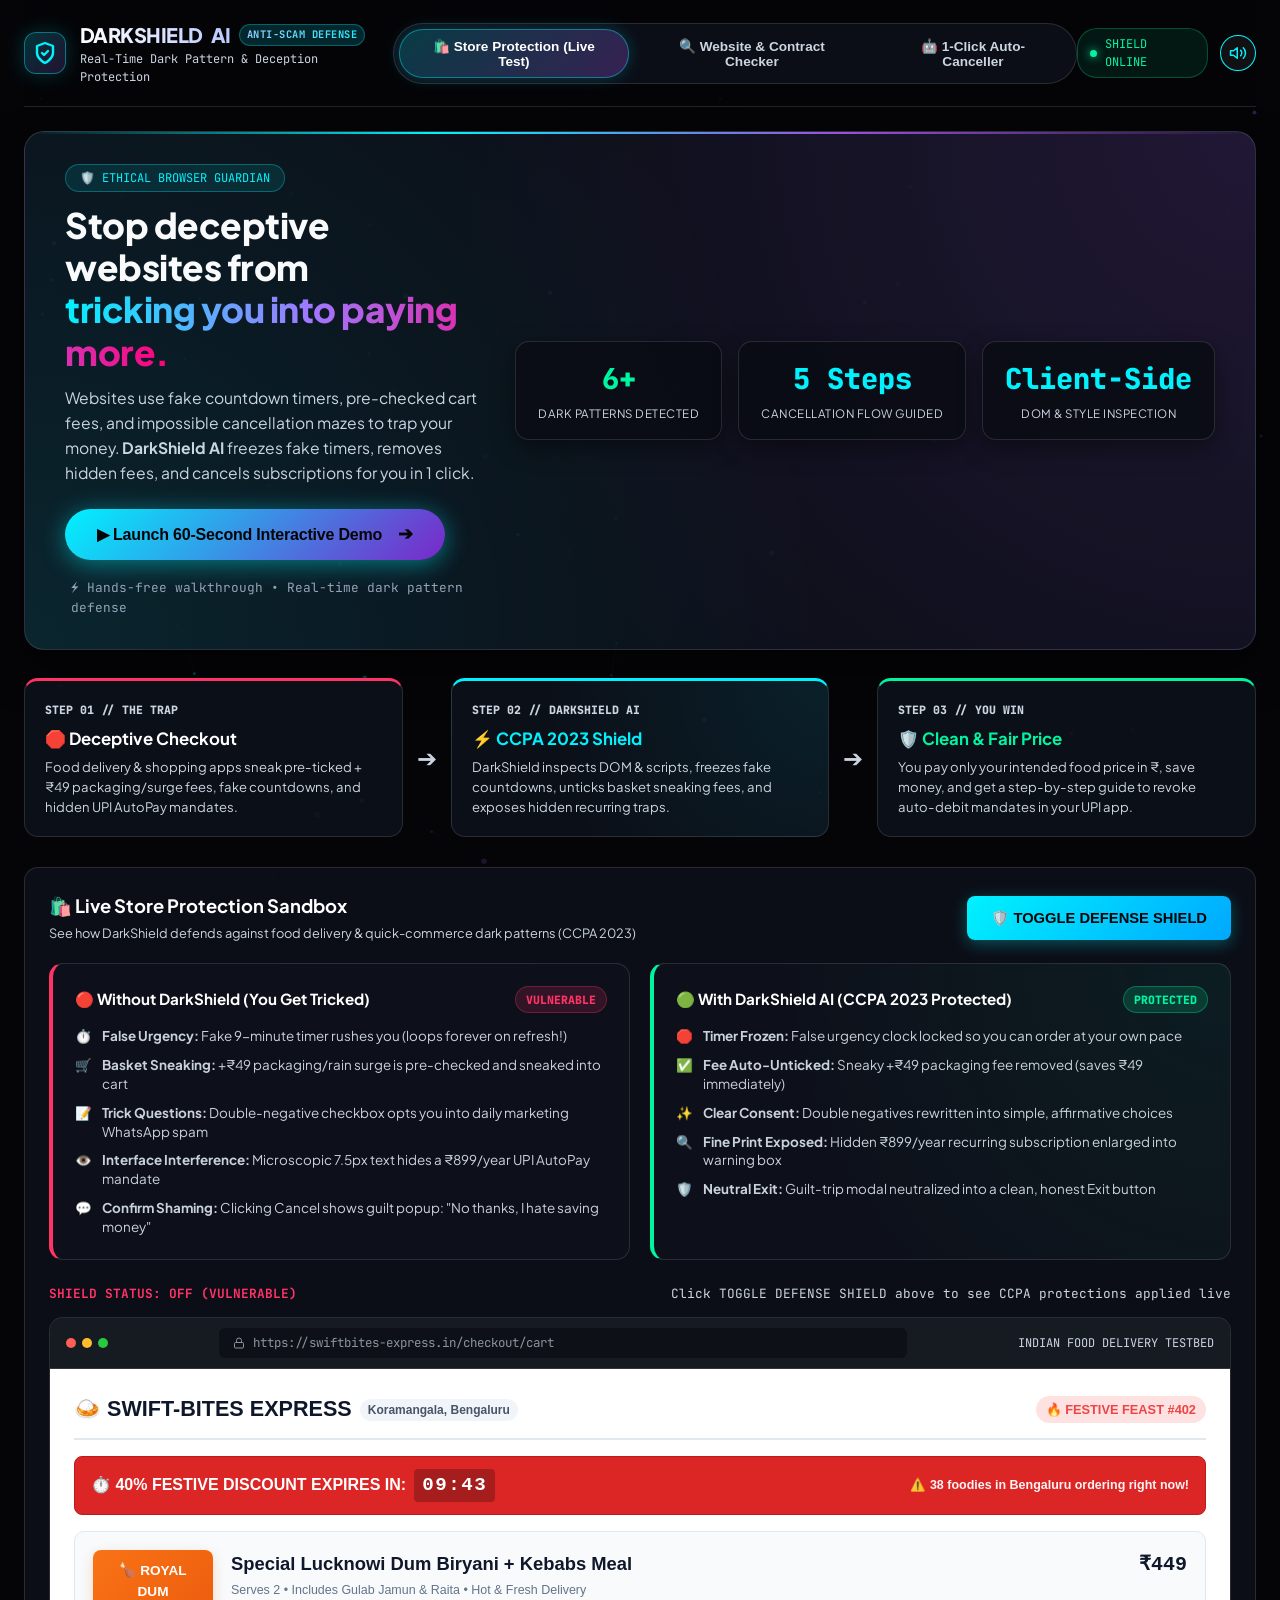
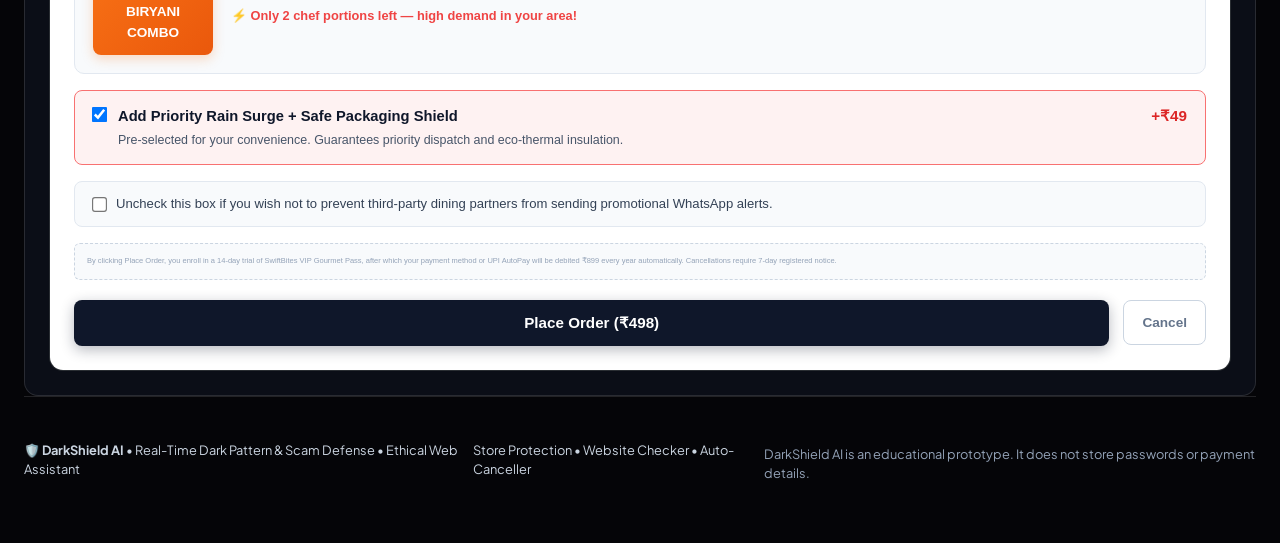
==== commit 0e94ce43: "Complete DarkShield AI single-pass audit: CCPA pattern names, dynamic scoring, mobile responsive UX," ====
--- a/docs/index.html
+++ b/docs/index.html
@@ -4,11 +4,12 @@
   <meta charset="UTF-8">
   <meta name="viewport" content="width=device-width, initial-scale=1.0">
   <title>DarkShield AI // Real-Time Dark Pattern & Scam Defense</title>
+  <meta name="description" content="DarkShield AI - Educational client-side tool and real-time defense prototype against deceptive UI dark patterns under CCPA 2023 Guidelines.">
   <meta http-equiv="Cache-Control" content="no-cache, no-store, must-revalidate">
   <meta http-equiv="Pragma" content="no-cache">
   <meta http-equiv="Expires" content="0">
   <link rel="icon" type="image/svg+xml" href="data:image/svg+xml,%3Csvg xmlns='http://www.w3.org/2000/svg' viewBox='0 0 24 24' fill='none' stroke='%2300f2fe' stroke-width='2.4' stroke-linecap='round' stroke-linejoin='round'%3E%3Cpath d='M12 22s8-4 8-10V5l-8-3-8 3v7c0 6 8 10 8 10z'/%3E%3Cpath d='M9 12l2 2 4-4'/%3E%3C/svg%3E">
-  <link rel="stylesheet" href="./css/style.css?v=2.4">
+  <link rel="stylesheet" href="./css/style.css?v=2.5">
   <link rel="preconnect" href="https://fonts.googleapis.com">
   <link rel="preconnect" href="https://fonts.gstatic.com" crossorigin>
   <link href="https://fonts.googleapis.com/css2?family=Plus+Jakarta+Sans:wght@400;500;600;700;800&family=JetBrains+Mono:wght@400;600;800&display=swap" rel="stylesheet">
@@ -20,7 +21,7 @@
   <div class="app-container">
     <!-- Navbar -->
     <header class="navbar">
-      <div class="brand" onclick="location.reload()">
+      <div class="brand" onclick="location.reload()" style="cursor:pointer;" tabindex="0" role="link" aria-label="DarkShield AI Home">
         <div class="brand-icon">
           <svg width="24" height="24" viewBox="0 0 24 24" fill="none" stroke="#00f2fe" stroke-width="2.4" stroke-linecap="round" stroke-linejoin="round">
             <path d="M12 22s8-4 8-10V5l-8-3-8 3v7c0 6 8 10 8 10z"/>
@@ -37,14 +38,14 @@
       </div>
 
       <!-- Simplified 3-Mode Navigation -->
-      <nav class="nav-tabs">
-        <button class="nav-tab active" data-tab="tab-testlab" onclick="switchTab('tab-testlab')">
+      <nav class="nav-tabs" role="tablist" aria-label="Main Navigation">
+        <button class="nav-tab active" data-tab="tab-testlab" role="tab" aria-selected="true" tabindex="0" onclick="switchTab('tab-testlab')">
           <span>🛍️ Store Protection (Live Test)</span>
         </button>
-        <button class="nav-tab" data-tab="tab-scanner" onclick="switchTab('tab-scanner')">
+        <button class="nav-tab" data-tab="tab-scanner" role="tab" aria-selected="false" tabindex="0" onclick="switchTab('tab-scanner')">
           <span>🔍 Website &amp; Contract Checker</span>
         </button>
-        <button class="nav-tab" data-tab="tab-agent" onclick="switchTab('tab-agent')">
+        <button class="nav-tab" data-tab="tab-agent" role="tab" aria-selected="false" tabindex="0" onclick="switchTab('tab-agent')">
           <span>🤖 1-Click Auto-Canceller</span>
         </button>
       </nav>
@@ -55,7 +56,7 @@
           <div class="pulse-dot"></div>
           <span>SHIELD ONLINE</span>
         </div>
-        <button id="btn-sound-toggle" class="btn-icon active" title="Toggle Sound Effects" onclick="toggleSound()">
+        <button id="btn-sound-toggle" class="btn-icon active" title="Toggle Sound Effects" aria-label="Toggle Sound Effects" onclick="toggleSound()">
           <svg width="18" height="18" viewBox="0 0 24 24" fill="none" stroke="currentColor" stroke-width="2" stroke-linecap="round" stroke-linejoin="round">
             <polygon points="11 5 6 9 2 9 2 15 6 15 11 19 11 5"></polygon>
             <path d="M19.07 4.93a10 10 0 0 1 0 14.14M15.54 8.46a5 5 0 0 1 0 7.07"></path>
@@ -68,7 +69,7 @@
     <section class="hero-banner">
       <div>
         <div style="display:inline-flex; align-items:center; gap:8px; background:rgba(0,242,254,0.1); border:1px solid rgba(0,242,254,0.3); padding:4px 14px; border-radius:20px; font-size:0.75rem; font-family:var(--font-mono); color:var(--neon-cyan); margin-bottom:12px;">
-          <span>🛡️ ETHICAL BROWSER GUARDIAN</span> • POWERED BY TINYFISH AGENTS
+          <span>🛡️ ETHICAL BROWSER GUARDIAN</span>
         </div>
         <h1 class="hero-title">
           Stop deceptive websites from <br><span>tricking you into paying more.</span>
@@ -80,12 +81,12 @@
 
         <!-- Single Primary CTA on Hero -->
         <div class="hero-cta-container">
-          <button id="btn-start-tour" class="btn-hero-primary" onclick="runGuidedTour()">
-            <span>🛡️ Launch 60-Second Interactive Demo</span>
+          <button id="btn-hero-tour" class="btn-hero-primary" aria-label="Launch 60-Second Interactive Demo" onclick="runGuidedTour()">
+            <span>▶ Launch 60-Second Interactive Demo</span>
             <span style="font-size:1.1rem; margin-left:4px;">➔</span>
           </button>
-          <span class="hero-cta-sub">
-            ⚡ Hands-free walkthrough • Real-time CCPA 2023 dark pattern defense
+          <span class="hero-cta-sub" style="color:#94a3b8; font-size:0.8rem; margin-top:8px; display:block;">
+            ⚡ Hands-free walkthrough • Real-time dark pattern defense
           </span>
         </div>
       </div>
@@ -151,7 +152,7 @@
             <span style="color:var(--neon-emerald)">🛡️ Clean &amp; Fair Price</span>
           </div>
           <p class="pipeline-desc">
-            You pay only your intended food price in ₹, save money, and get instant verified revocation of auto-debit traps.
+            You pay only your intended food price in ₹, save money, and get a step-by-step guide to revoke auto-debit mandates in your UPI app.
           </p>
         </div>
       </div>
@@ -160,7 +161,7 @@
     <!-- ==================================================== -->
     <!-- TAB 1 (DEFAULT): STORE PROTECTION (LIVE TEST RANGE) -->
     <!-- ==================================================== -->
-    <main id="tab-testlab" class="tab-content active">
+    <main id="tab-testlab" class="tab-content active" role="tabpanel" aria-labelledby="tab-testlab">
       <div class="card">
         <div class="card-header">
           <div>
@@ -169,7 +170,7 @@
             </h2>
             <div class="card-subtitle">See how DarkShield defends against food delivery &amp; quick-commerce dark patterns (CCPA 2023)</div>
           </div>
-          <button id="btn-toggle-shield" class="btn-primary" style="padding:12px 24px; font-size:0.92rem;" onclick="toggleDefenseShield()">
+          <button id="btn-toggle-shield" class="btn-primary pulse-initial" style="padding:12px 24px; font-size:0.92rem;" aria-label="Toggle Defense Shield" onclick="toggleDefenseShield()">
             🛡️ TOGGLE DEFENSE SHIELD
           </button>
         </div>
@@ -339,6 +340,7 @@
             <div style="display:flex; gap:8px; flex-wrap:wrap;">
               <button class="btn-secondary btn-preset-tos" onclick="loadPresetToS('streaming')">📺 OTT AutoPay Terms</button>
               <button class="btn-secondary btn-preset-tos" onclick="loadPresetToS('gym')">🏋️ Cult/Gym Lock-in Terms</button>
+              <button class="btn-secondary btn-preset-tos" onclick="loadPresetToS('clean')">✅ Clean Transparent Terms</button>
             </div>
             <button id="btn-scan-tos" class="btn-primary" onclick="scanFinePrint()">Check Fine Print</button>
           </div>
@@ -346,8 +348,8 @@
           <!-- ToS Results -->
           <div id="tos-results-area" style="display:none; background:#080b12; border:1px solid var(--border-subtle); border-radius:var(--radius-sm); padding:18px;">
             <div style="display:flex; justify-content:space-between; align-items:center; margin-bottom:12px; border-bottom:1px solid var(--border-subtle); padding-bottom:10px;">
-              <span style="font-weight:bold; color:#fff;">CCPA Hazard Score:</span>
-              <span id="tos-score-val" style="font-family:var(--font-mono); font-size:1.1rem; color:var(--neon-pink); font-weight:800;">72/100</span>
+              <span style="font-weight:bold; color:#fff;">Contract Hazard Score:</span>
+              <span id="tos-score-val" style="font-family:var(--font-mono); font-size:1.1rem; color:var(--neon-pink); font-weight:800;">--/100</span>
             </div>
             <div style="background:rgba(255,51,102,0.1); border-left:3px solid var(--neon-red); padding:10px 14px; border-radius:4px; margin-bottom:16px;">
               <div style="font-size:0.75rem; text-transform:uppercase; color:var(--neon-red); font-weight:bold;">What You're Actually Agreeing To (TL;DR):</div>
@@ -372,12 +374,13 @@
                 <span>🤖 1-Click Subscription Canceller</span>
               </h2>
               <div class="card-subtitle">AI agent that navigates tricky Indian subscription cancellation mazes</div>
+              <div style="font-size:0.84rem; color:var(--text-muted); margin-top:6px;">Demo simulation: shows how an agent would navigate cancellation. Always confirm in your UPI app.</div>
             </div>
             <span class="severity-pill safe">CLICK-TO-CANCEL</span>
           </div>
 
           <div class="explainer-banner">
-            <strong>💡 What is a "Subscription Trap" under CCPA 2023?</strong> Platforms make starting UPI AutoPay 1-click simple, but bury cancellation behind guilt-tripping screens, hidden buttons, and retention traps.
+            <strong>💡 What is a "Subscription Trap"?</strong> Platforms make starting UPI AutoPay 1-click simple, but bury cancellation behind guilt-tripping screens, hidden buttons, and retention traps.
             DarkShield's agent navigates this maze for you, overrides retention tricks, and guides you to revoke the mandate in your UPI app.
           </div>
 
@@ -390,9 +393,14 @@
             </select>
           </div>
 
-          <button id="btn-launch-agent" class="btn-primary" style="width:100%; justify-content:center; padding:15px; font-size:0.95rem;" onclick="executeAgentFlow()">
-            🚀 Cancel Subscription &amp; Guide UPI Revocation
-          </button>
+          <div style="display:flex; gap:10px; flex-wrap:wrap;">
+            <button id="btn-launch-agent" class="btn-primary" style="flex:1; justify-content:center; padding:15px; font-size:0.95rem; min-height:44px;" onclick="executeAgentFlow()">
+              🚀 Cancel Subscription &amp; Guide UPI Revocation
+            </button>
+            <button id="btn-reset-agent" class="btn-secondary" style="padding:15px 20px; font-size:0.92rem; min-height:44px;" onclick="resetCancellerDemo()">
+              ↺ Reset Demo
+            </button>
+          </div>
 
           <!-- Agent Live Progress -->
           <div id="agent-run-area" style="display:none; margin-top:24px;">
@@ -424,7 +432,7 @@
                 <div class="check-left">
                   <span class="check-icon" id="chk-icon-2">⏳</span>
                   <div>
-                    <div class="check-title">Gate 2: Diversion &amp; Pause Trap</div>
+                    <div class="check-title">Gate 2: Retention Discount Trap</div>
                     <div class="check-subtitle">Reject temporary discount retention bribe</div>
                   </div>
                 </div>
@@ -434,7 +442,7 @@
                 <div class="check-left">
                   <span class="check-icon" id="chk-icon-3">⏳</span>
                   <div>
-                    <div class="check-title">Gate 3: Double-Negative Checkbox</div>
+                    <div class="check-title">Gate 3: Trick Question</div>
                     <div class="check-subtitle">Decode inverted syntax opt-out trick</div>
                   </div>
                 </div>
@@ -444,7 +452,7 @@
                 <div class="check-left">
                   <span class="check-icon" id="chk-icon-4">⏳</span>
                   <div>
-                    <div class="check-title">Gate 4: Forced Action Survey Lock</div>
+                    <div class="check-title">Gate 4: Forced Action</div>
                     <div class="check-subtitle">Bypass multi-step exit questionnaire</div>
                   </div>
                 </div>
@@ -454,7 +462,7 @@
                 <div class="check-left">
                   <span class="check-icon" id="chk-icon-5">⏳</span>
                   <div>
-                    <div class="check-title">Gate 5: UPI AutoPay Mandate Revocation Guide</div>
+                    <div class="check-title">Gate 5: Subscription Trap - UPI AutoPay Revocation Guide</div>
                     <div class="check-subtitle">Guides you to revoke the mandate in your UPI app</div>
                   </div>
                 </div>
@@ -474,16 +482,16 @@
           <div class="card-header">
             <div>
               <h2 class="card-title">
-                <span>📄 Official Cancellation Proof</span>
+                <span>📄 Cancellation Summary (Demo)</span>
               </h2>
-              <div class="card-subtitle">Verified receipt &amp; guide to revoke the mandate in your UPI app</div>
+              <div class="card-subtitle">Sample receipt &amp; guide to revoke the mandate in your UPI app</div>
             </div>
           </div>
 
           <div id="cancellation-receipt-card" style="display:none; background:radial-gradient(circle at top, rgba(0,245,160,0.1), transparent), #080c14; border:1px solid rgba(0,245,160,0.3); border-radius:var(--radius-md); padding:24px; box-shadow:0 12px 32px rgba(0,0,0,0.5);">
             <div style="display:flex; justify-content:space-between; align-items:flex-start; border-bottom:1px dashed rgba(255,255,255,0.1); padding-bottom:16px; margin-bottom:18px;">
               <div>
-                <div style="font-size:0.75rem; text-transform:uppercase; color:var(--neon-emerald); font-weight:800; letter-spacing:1px;">CANCELLATION CONFIRMED &amp; GUIDED</div>
+                <div style="font-size:0.75rem; text-transform:uppercase; color:var(--neon-emerald); font-weight:800; letter-spacing:1px;">DEMO: CANCELLATION SIMULATED</div>
                 <h3 id="receipt-service-name" style="color:#fff; font-size:1.3rem; margin-top:2px;">JioCinema / Hotstar VIP</h3>
                 <div id="receipt-tier-name" style="font-size:0.8rem; color:var(--text-muted);">Annual Super VIP Tier</div>
               </div>
@@ -496,7 +504,7 @@
                 <div id="receipt-savings" style="font-size:1.4rem; font-weight:bold; color:var(--neon-emerald); font-family:var(--font-mono);">₹3,588</div>
               </div>
               <div style="background:rgba(255,255,255,0.02); padding:10px 14px; border-radius:6px; border:1px solid var(--border-subtle);">
-                <div style="font-size:0.7rem; color:var(--text-dim);">CONFIRMATION CODE</div>
+                <div style="font-size:0.7rem; color:var(--text-dim);">DEMO REFERENCE</div>
                 <div id="receipt-code" style="font-size:0.95rem; font-weight:bold; color:#fff; font-family:var(--font-mono); margin-top:4px;">CCPA-REVOKE-9842</div>
               </div>
             </div>
@@ -506,8 +514,8 @@
               <div id="receipt-defeated" style="color:var(--neon-cyan); margin-top:4px;">5 Deceptive Obstacles Bypassed</div>
             </div>
 
-            <button class="btn-secondary" style="width:100%; justify-content:center;" onclick="alert('✅ Certificate downloaded: Verified cancellation proof with step-by-step UPI mandate revocation guide.')">
-              📥 Save Proof of Cancellation Certificate
+            <button class="btn-secondary" style="width:100%; justify-content:center; min-height:44px;" onclick="alert('✅ Sample receipt saved: Educational cancellation reference.')">
+              📥 Save Cancellation Summary (Sample)
             </button>
           </div>
 
@@ -533,13 +541,16 @@
         <a href="#tab-scanner" onclick="switchTab('tab-scanner')">Website Checker</a> •
         <a href="#tab-agent" onclick="switchTab('tab-agent')">Auto-Canceller</a>
       </div>
+      <div style="font-size:0.8rem; color:#94a3b8; margin-top:8px;">
+        DarkShield AI is an educational prototype. It does not store passwords or payment details.
+      </div>
     </footer>
   </div>
 
   <!-- Scripts with Cache Busting -->
-  <script src="./js/audio.js?v=2.4"></script>
-  <script src="./js/visualizer.js?v=2.4"></script>
-  <script src="./js/mock_sites.js?v=2.4"></script>
-  <script src="./js/app.js?v=2.4"></script>
+  <script src="./js/audio.js?v=2.5"></script>
+  <script src="./js/visualizer.js?v=2.5"></script>
+  <script src="./js/mock_sites.js?v=2.5"></script>
+  <script src="./js/app.js?v=2.5"></script>
 </body>
 </html>
--- a/docs/css/style.css
+++ b/docs/css/style.css
@@ -1,13 +1,13 @@
-/* TinyFish Aegis - Black & Abstract Aesthetic Theme */
+/* DarkShield AI - Black & Abstract Aesthetic Theme */
 :root {
   --bg-dark: #050508;
-  --bg-card: rgba(14, 17, 27, 0.75);
-  --bg-card-hover: rgba(22, 27, 43, 0.85);
-  --border-subtle: rgba(255, 255, 255, 0.08);
+  --bg-card: rgba(14, 17, 27, 0.85);
+  --bg-card-hover: rgba(22, 27, 43, 0.95);
+  --border-subtle: rgba(255, 255, 255, 0.12);
   --border-glow: rgba(0, 242, 254, 0.3);
-  --text-main: #f0f3fc;
-  --text-muted: #94a3b8;
-  --text-dim: #94a3b8;
+  --text-main: #f8fafc;
+  --text-muted: #cbd5e1;
+  --text-dim: #cbd5e1;
 
   --neon-cyan: #00f2fe;
   --neon-purple: #9d4edd;
@@ -17,7 +17,7 @@
   --neon-amber: #ffaa00;
 
   --font-mono: "JetBrains Mono", "Fira Code", monospace;
-  --font-sans: -apple-system, BlinkMacSystemFont, "Segoe UI", Roboto, "Helvetica Neue", Arial, sans-serif;
+  --font-sans: "Plus Jakarta Sans", -apple-system, BlinkMacSystemFont, "Segoe UI", Roboto, "Helvetica Neue", Arial, sans-serif;
   --radius-sm: 8px;
   --radius-md: 14px;
   --radius-lg: 20px;
@@ -33,11 +33,33 @@
   background-color: var(--bg-dark);
   color: var(--text-main);
   font-family: var(--font-sans);
+  font-size: 16px;
   min-height: 100vh;
   overflow-x: hidden;
   position: relative;
   line-height: 1.5;
   -webkit-font-smoothing: antialiased;
+}
+
+/* Accessibility Focus Outlines */
+button:focus-visible, a:focus-visible, input:focus-visible, select:focus-visible, textarea:focus-visible, .nav-tab:focus-visible, div[tabindex]:focus-visible {
+  outline: 2px solid var(--neon-cyan);
+  outline-offset: 2px;
+}
+
+/* Gentle Pulse on Shield Button */
+@keyframes gentlePulse {
+  0%, 100% {
+    box-shadow: 0 0 0 0 rgba(0, 242, 254, 0.45);
+    transform: scale(1);
+  }
+  50% {
+    box-shadow: 0 0 0 10px rgba(0, 242, 254, 0);
+    transform: scale(1.02);
+  }
+}
+.pulse-initial {
+  animation: gentlePulse 2.4s infinite ease-in-out;
 }
 
 /* Background Abstract Canvas */
@@ -449,6 +471,7 @@
   font-weight: 700;
   font-size: 0.88rem;
   padding: 12px 24px;
+  min-height: 44px;
   border-radius: var(--radius-sm);
   border: none;
   cursor: pointer;
@@ -471,6 +494,7 @@
   font-weight: 600;
   font-size: 0.85rem;
   padding: 10px 18px;
+  min-height: 44px;
   border-radius: var(--radius-sm);
   cursor: pointer;
   display: inline-flex;
@@ -1508,11 +1532,12 @@
     font-size: 1.35rem;
   }
   .hero-desc {
-    font-size: 0.82rem;
+    font-size: 1rem;
   }
   .nav-tab {
-    padding: 6px 10px;
-    font-size: 0.74rem;
+    padding: 8px 12px;
+    font-size: 0.78rem;
+    min-height: 44px;
   }
   .card-title {
     font-size: 1.15rem;
@@ -1520,10 +1545,12 @@
   .btn-primary, .btn-secondary {
     font-size: 0.85rem;
     padding: 10px 14px;
+    min-height: 44px;
   }
   .code-trigger-box {
     font-size: 0.72rem;
     padding: 8px 10px;
+    max-height: 160px;
   }
   .checklist-item {
     flex-direction: column;
@@ -1535,4 +1562,40 @@
   }
 }
 
-
+@media (max-width: 360px) {
+  body {
+    font-size: 16px;
+    overflow-x: hidden;
+  }
+  .app-container {
+    padding: 0 6px 24px 6px;
+    overflow-x: hidden;
+  }
+  .navbar {
+    padding: 10px 0;
+  }
+  .before-after-grid {
+    grid-template-columns: 1fr !important;
+  }
+  .comparison-card {
+    padding: 14px 10px;
+  }
+  .nav-tabs {
+    display: flex;
+    flex-wrap: nowrap;
+    overflow-x: auto;
+    white-space: nowrap;
+    -webkit-overflow-scrolling: touch;
+    width: 100%;
+    padding: 4px;
+  }
+  .nav-tab {
+    flex-shrink: 0;
+    min-height: 44px;
+  }
+  button, .btn-primary, .btn-secondary, .btn-hero-primary {
+    min-height: 44px !important;
+  }
+}
+
+
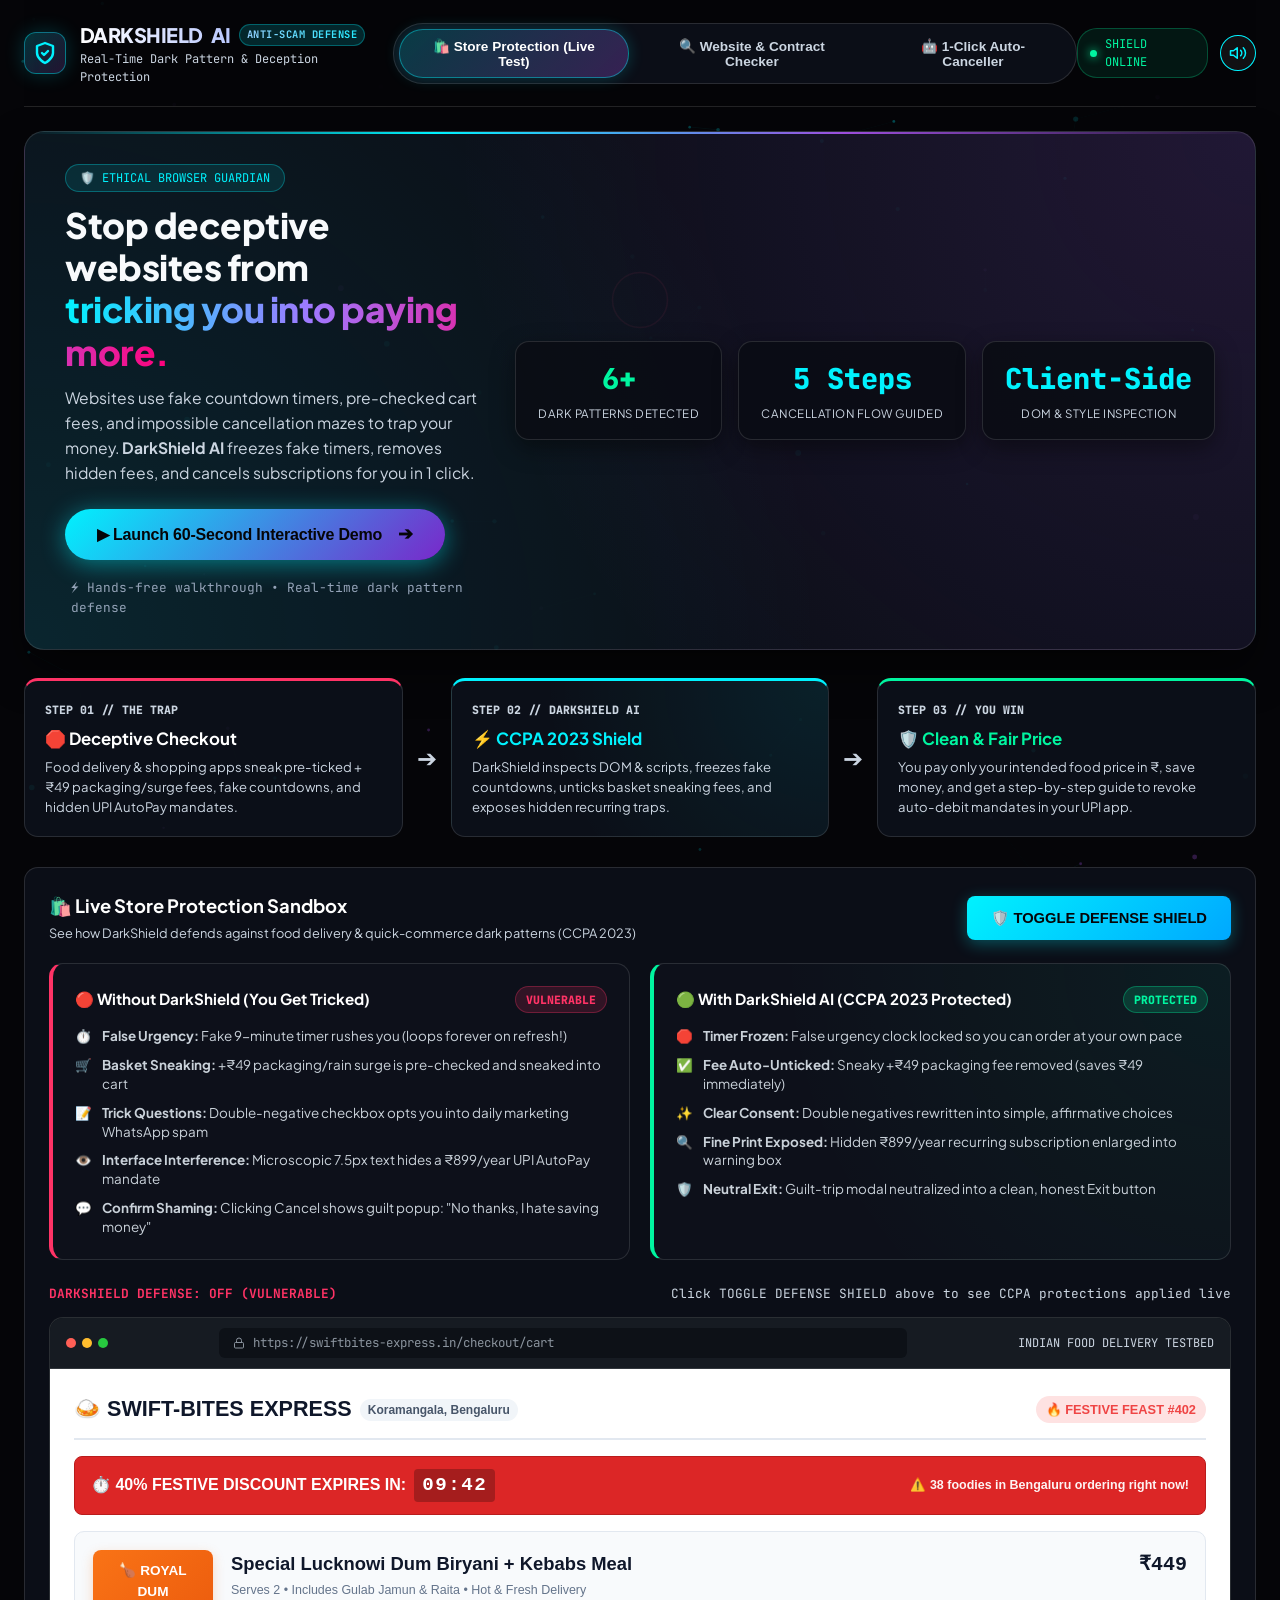
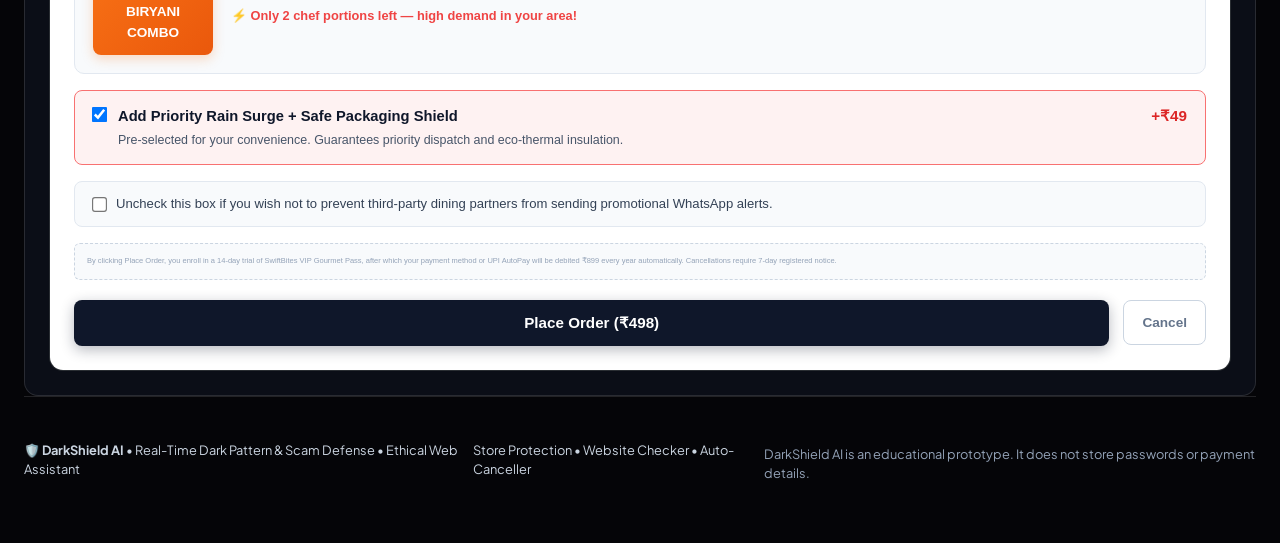
==== commit 5b3e3659: "Final polish: remove all TinyFish branding, update frozen timer label and shield status to DarkShiel" ====
--- a/docs/index.html
+++ b/docs/index.html
@@ -207,7 +207,7 @@
         </div>
 
         <div style="display:flex; justify-content:space-between; align-items:center; margin-bottom:14px; font-family:var(--font-mono); font-size:0.8rem; flex-wrap:wrap; gap:8px;">
-          <span id="shield-status-label" style="color:var(--neon-red); font-weight:bold;">SHIELD STATUS: OFF (VULNERABLE)</span>
+          <span id="shield-status-label" style="color:var(--neon-red); font-weight:bold;">DARKSHIELD DEFENSE: OFF (VULNERABLE)</span>
           <span style="color:var(--text-dim);">Click TOGGLE DEFENSE SHIELD above to see CCPA protections applied live</span>
         </div>
 
--- a/docs/css/style.css
+++ b/docs/css/style.css
@@ -993,7 +993,7 @@
 }
 
 .sandbox-content.shield-active .deceptive-timer::after {
-  content: "⚠️ TINYFISH: FAKE COUNTDOWN FROZEN";
+  content: "⚠️ DARKSHIELD: FAKE COUNTDOWN FROZEN";
   position: absolute;
   top: -12px;
   right: 10px;
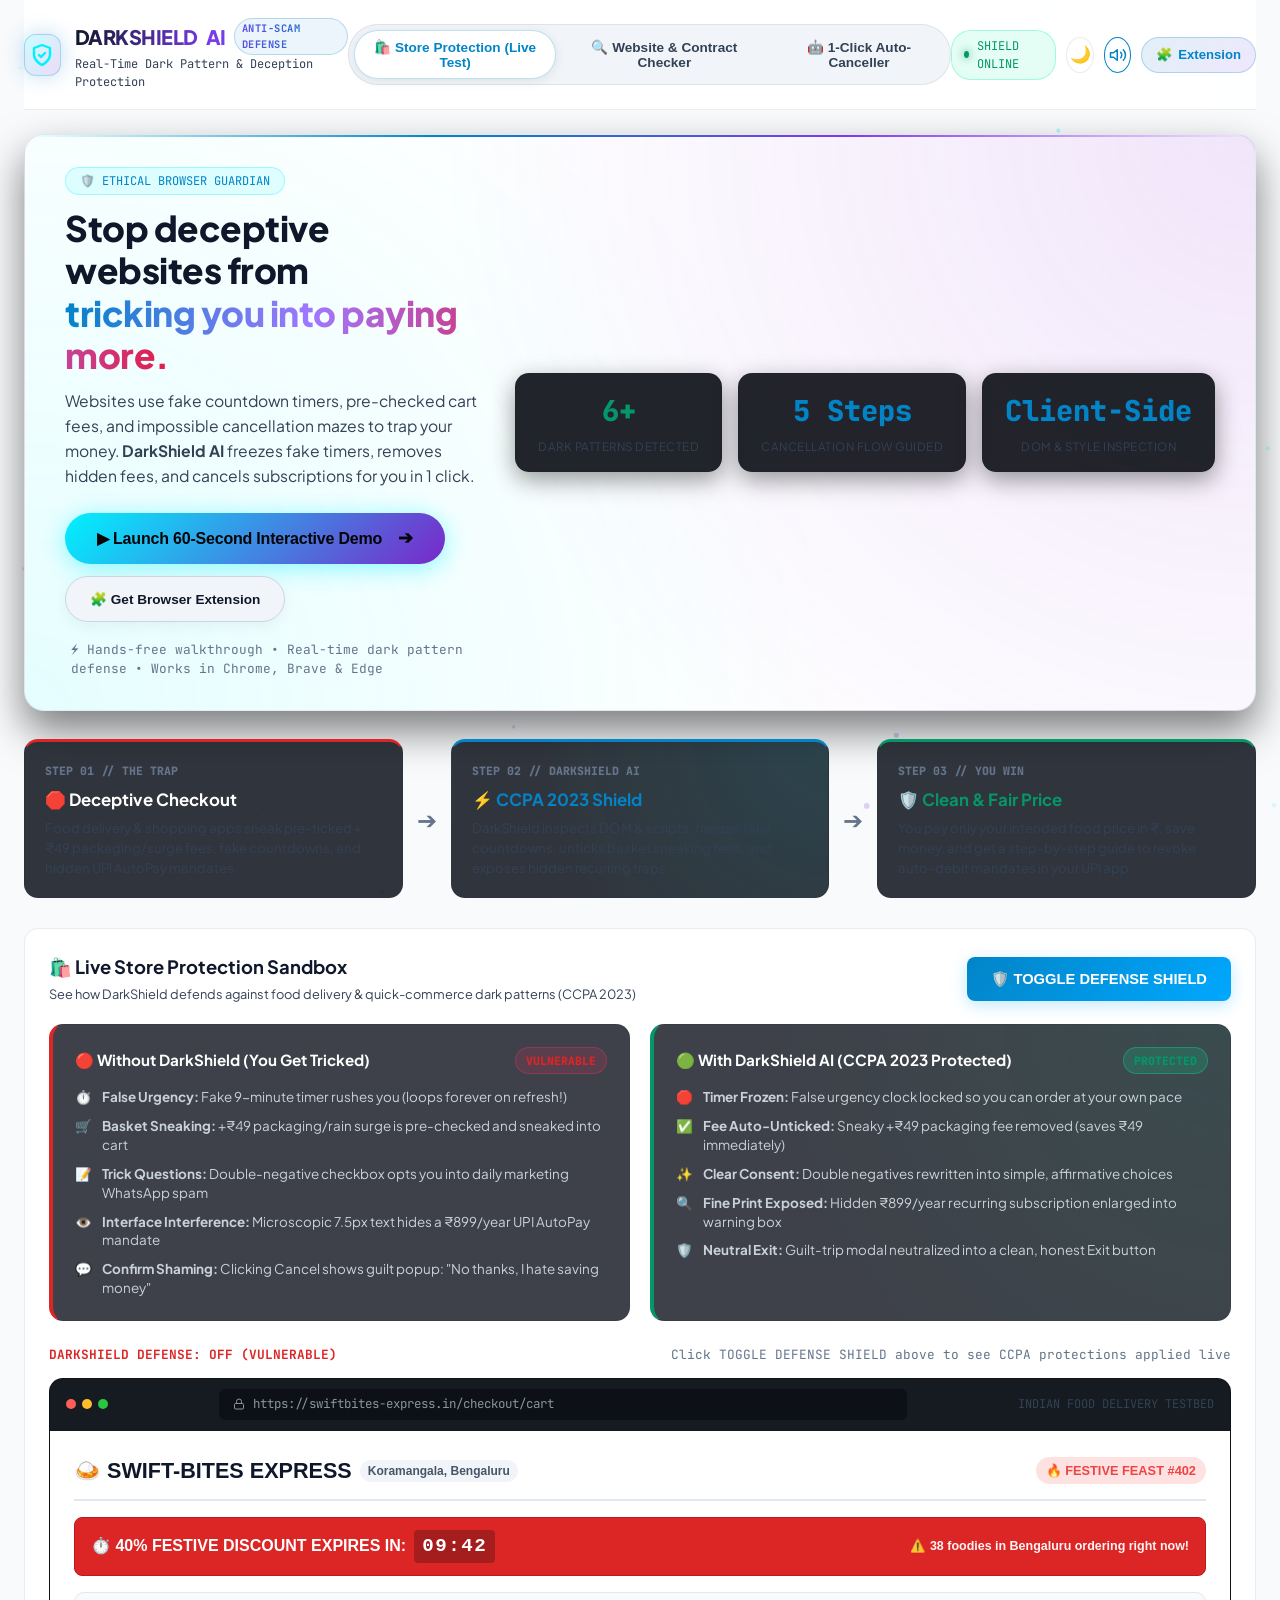
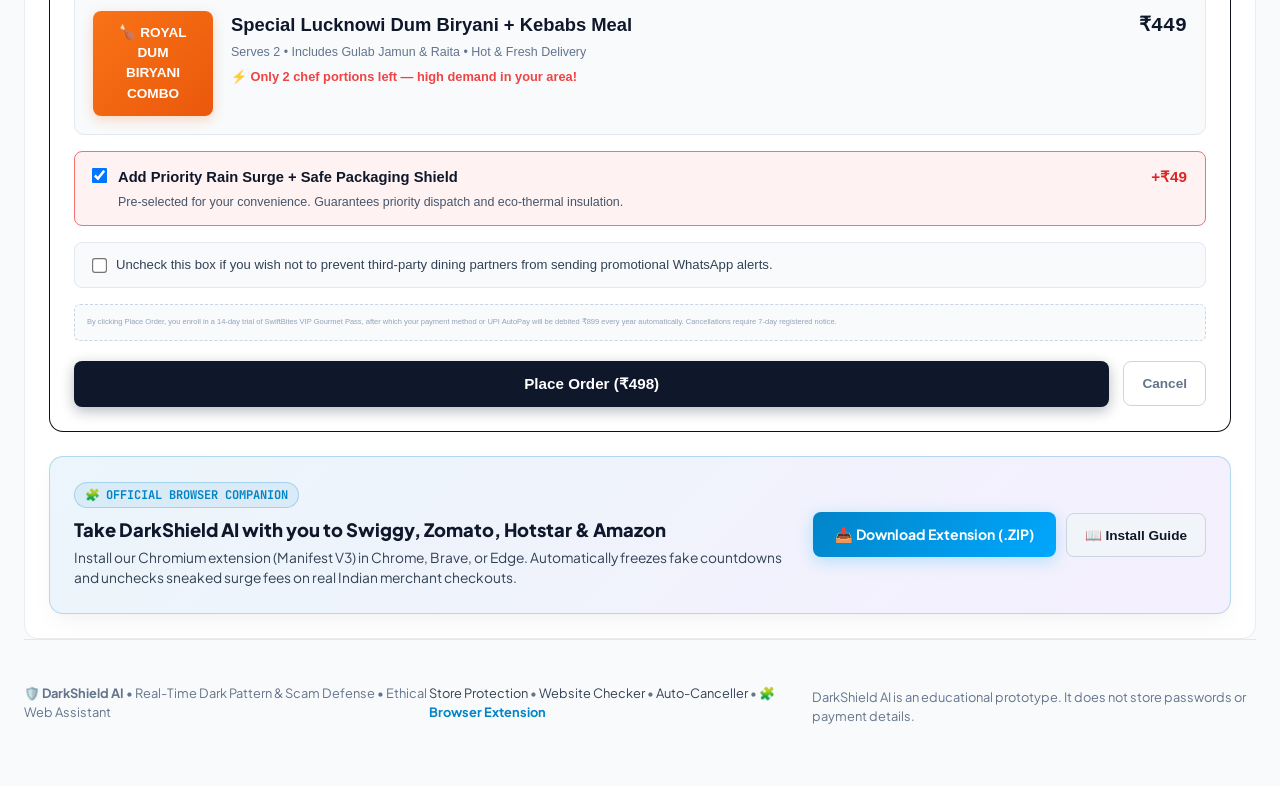
==== commit cbc7fcd8: "Add Day/Night theme switcher, browser extension companion modal, and 1-click extension download" ====
--- a/docs/index.html
+++ b/docs/index.html
@@ -9,12 +9,12 @@
   <meta http-equiv="Pragma" content="no-cache">
   <meta http-equiv="Expires" content="0">
   <link rel="icon" type="image/svg+xml" href="data:image/svg+xml,%3Csvg xmlns='http://www.w3.org/2000/svg' viewBox='0 0 24 24' fill='none' stroke='%2300f2fe' stroke-width='2.4' stroke-linecap='round' stroke-linejoin='round'%3E%3Cpath d='M12 22s8-4 8-10V5l-8-3-8 3v7c0 6 8 10 8 10z'/%3E%3Cpath d='M9 12l2 2 4-4'/%3E%3C/svg%3E">
-  <link rel="stylesheet" href="./css/style.css?v=2.5">
+  <link rel="stylesheet" href="./css/style.css?v=3.0">
   <link rel="preconnect" href="https://fonts.googleapis.com">
   <link rel="preconnect" href="https://fonts.gstatic.com" crossorigin>
   <link href="https://fonts.googleapis.com/css2?family=Plus+Jakarta+Sans:wght@400;500;600;700;800&family=JetBrains+Mono:wght@400;600;800&display=swap" rel="stylesheet">
 </head>
-<body>
+<body data-theme="light">
   <!-- Abstract Generative Background Canvas -->
   <canvas id="bg-canvas"></canvas>
 
@@ -56,11 +56,17 @@
           <div class="pulse-dot"></div>
           <span>SHIELD ONLINE</span>
         </div>
+        <button id="btn-theme-toggle" class="btn-icon" title="Toggle Day/Night Theme" aria-label="Toggle Day/Night Theme" onclick="toggleTheme()">
+          <span id="theme-icon" style="font-size:1.05rem;">🌙</span>
+        </button>
         <button id="btn-sound-toggle" class="btn-icon active" title="Toggle Sound Effects" aria-label="Toggle Sound Effects" onclick="toggleSound()">
           <svg width="18" height="18" viewBox="0 0 24 24" fill="none" stroke="currentColor" stroke-width="2" stroke-linecap="round" stroke-linejoin="round">
             <polygon points="11 5 6 9 2 9 2 15 6 15 11 19 11 5"></polygon>
             <path d="M19.07 4.93a10 10 0 0 1 0 14.14M15.54 8.46a5 5 0 0 1 0 7.07"></path>
           </svg>
+        </button>
+        <button id="btn-nav-extension" class="btn-extension-badge" title="Get Browser Extension" aria-label="Get Browser Extension" onclick="openExtensionModal()">
+          <span>🧩</span> <span>Extension</span>
         </button>
       </div>
     </header>
@@ -79,14 +85,19 @@
           <strong>DarkShield AI</strong> freezes fake timers, removes hidden fees, and cancels subscriptions for you in 1 click.
         </p>
 
-        <!-- Single Primary CTA on Hero -->
+        <!-- Primary CTA and Extension Button on Hero -->
         <div class="hero-cta-container">
-          <button id="btn-hero-tour" class="btn-hero-primary" aria-label="Launch 60-Second Interactive Demo" onclick="runGuidedTour()">
-            <span>▶ Launch 60-Second Interactive Demo</span>
-            <span style="font-size:1.1rem; margin-left:4px;">➔</span>
-          </button>
-          <span class="hero-cta-sub" style="color:#94a3b8; font-size:0.8rem; margin-top:8px; display:block;">
-            ⚡ Hands-free walkthrough • Real-time dark pattern defense
+          <div style="display:flex; gap:12px; flex-wrap:wrap; align-items:center;">
+            <button id="btn-hero-tour" class="btn-hero-primary" aria-label="Launch 60-Second Interactive Demo" onclick="runGuidedTour()">
+              <span>▶ Launch 60-Second Interactive Demo</span>
+              <span style="font-size:1.1rem; margin-left:4px;">➔</span>
+            </button>
+            <button class="btn-secondary btn-hero-secondary" onclick="openExtensionModal()" aria-label="Use as Browser Extension">
+              <span>🧩 Get Browser Extension</span>
+            </button>
+          </div>
+          <span class="hero-cta-sub" style="color:var(--text-dim); font-size:0.8rem; margin-top:8px; display:block;">
+            ⚡ Hands-free walkthrough • Real-time dark pattern defense • Works in Chrome, Brave &amp; Edge
           </span>
         </div>
       </div>
@@ -227,6 +238,29 @@
           </div>
           <div id="mock-sandbox-container" class="sandbox-content">
             <!-- Injected by mock_sites.js -->
+          </div>
+        </div>
+
+        <!-- Browser Extension Companion Promo Card -->
+        <div class="ext-promo-card">
+          <div class="ext-promo-info">
+            <div class="ext-promo-badge">
+              <span>🧩</span> <span>OFFICIAL BROWSER COMPANION</span>
+            </div>
+            <h3 style="font-size:1.15rem; font-weight:800; color:var(--text-main); margin-bottom:4px;">
+              Take DarkShield AI with you to Swiggy, Zomato, Hotstar &amp; Amazon
+            </h3>
+            <p style="font-size:0.86rem; color:var(--text-muted); margin:0; line-height:1.5;">
+              Install our Chromium extension (Manifest V3) in Chrome, Brave, or Edge. Automatically freezes fake countdowns and unchecks sneaked surge fees on real Indian merchant checkouts.
+            </p>
+          </div>
+          <div style="display:flex; gap:10px; align-items:center; flex-wrap:wrap;">
+            <a href="./darkshield-extension.zip" download="darkshield-extension.zip" class="btn-primary" style="text-decoration:none; padding:12px 22px; font-weight:700;">
+              📥 Download Extension (.ZIP)
+            </a>
+            <button class="btn-secondary" onclick="openExtensionModal()">
+              📖 Install Guide
+            </button>
           </div>
         </div>
       </div>
@@ -539,18 +573,101 @@
       <div>
         <a href="#tab-testlab" onclick="switchTab('tab-testlab')">Store Protection</a> •
         <a href="#tab-scanner" onclick="switchTab('tab-scanner')">Website Checker</a> •
-        <a href="#tab-agent" onclick="switchTab('tab-agent')">Auto-Canceller</a>
-      </div>
-      <div style="font-size:0.8rem; color:#94a3b8; margin-top:8px;">
+        <a href="#tab-agent" onclick="switchTab('tab-agent')">Auto-Canceller</a> •
+        <a href="javascript:void(0)" onclick="openExtensionModal()" style="color:var(--neon-cyan); font-weight:700;">🧩 Browser Extension</a>
+      </div>
+      <div style="font-size:0.8rem; color:var(--text-dim); margin-top:8px;">
         DarkShield AI is an educational prototype. It does not store passwords or payment details.
       </div>
     </footer>
   </div>
 
+  <!-- Browser Extension Installation Modal -->
+  <div id="extension-modal" class="modal-overlay" style="display:none;" onclick="if(event.target===this) closeExtensionModal()">
+    <div class="modal-card">
+      <div class="modal-header">
+        <div style="display:flex; align-items:center; gap:14px;">
+          <div class="ext-modal-icon">🧩</div>
+          <div>
+            <h3 style="margin:0; font-size:1.25rem; font-weight:800; color:var(--text-main);">DarkShield AI Browser Extension</h3>
+            <p style="margin:2px 0 0; font-size:0.82rem; color:var(--text-dim);">Real-time CCPA Dark Pattern Protection in your active browser tabs</p>
+          </div>
+        </div>
+        <button class="btn-icon" onclick="closeExtensionModal()" aria-label="Close Modal" style="font-size:1.1rem;">✕</button>
+      </div>
+
+      <div class="modal-body">
+        <!-- Live Value Grid -->
+        <div class="ext-feature-grid">
+          <div class="ext-feature-card">
+            <div class="ext-f-icon">⏱️</div>
+            <strong>Freeze Fake Urgency Timers</strong>
+            <p>Halts synthetic countdown clocks that reset on page reload across shopping &amp; food delivery apps.</p>
+          </div>
+          <div class="ext-feature-card">
+            <div class="ext-f-icon">🛒</div>
+            <strong>Untick Sneaked Fees</strong>
+            <p>Automatically detects and unchecks pre-ticked +₹49 packaging, surge, and insurance charges.</p>
+          </div>
+          <div class="ext-feature-card">
+            <div class="ext-f-icon">💬</div>
+            <strong>Expose Confirm Shaming</strong>
+            <p>Flags emotionally manipulative decline buttons that guilt-trip users into overpaying.</p>
+          </div>
+          <div class="ext-feature-card">
+            <div class="ext-f-icon">🛡️</div>
+            <strong>In-Page Defense HUD</strong>
+            <p>Floating indicator showing threat count and 1-click remedies directly on merchant checkout pages.</p>
+          </div>
+        </div>
+
+        <!-- 3-Step Setup Guide -->
+        <div class="ext-install-guide">
+          <h4 style="font-size:0.95rem; font-weight:700; margin-bottom:12px; color:var(--text-main); display:flex; align-items:center; gap:8px;">
+            <span>🚀</span> Quick 3-Step Browser Setup (Chrome, Brave, Edge, Opera)
+          </h4>
+          <ol class="ext-steps-list">
+            <li>
+              <div class="step-num">1</div>
+              <div>
+                <strong>Download &amp; Extract the Extension ZIP</strong>
+                <p>Click the download button below to get <code class="ext-code">darkshield-extension.zip</code> and unzip it to a folder on your computer.</p>
+              </div>
+            </li>
+            <li>
+              <div class="step-num">2</div>
+              <div>
+                <strong>Open Extensions Page &amp; Enable Developer Mode</strong>
+                <p>Open <code class="ext-code">chrome://extensions</code> (or <code class="ext-code">edge://extensions</code>, <code class="ext-code">brave://extensions</code>) and toggle on <strong>"Developer mode"</strong> in the top-right corner.</p>
+              </div>
+            </li>
+            <li>
+              <div class="step-num">3</div>
+              <div>
+                <strong>Click "Load unpacked" &amp; Select Extracted Folder</strong>
+                <p>Choose the unzipped folder. DarkShield AI will immediately activate and protect your everyday shopping tabs!</p>
+              </div>
+            </li>
+          </ol>
+        </div>
+
+        <!-- Action Links -->
+        <div style="display:flex; gap:12px; flex-wrap:wrap; align-items:center; justify-content:space-between; margin-top:20px; padding-top:16px; border-top:1px solid var(--border-subtle);">
+          <a href="./darkshield-extension.zip" download="darkshield-extension.zip" class="btn-primary" style="text-decoration:none; padding:14px 28px; font-size:0.92rem; font-weight:700;">
+            📥 Download Extension (.ZIP)
+          </a>
+          <a href="https://github.com/anything14907-byte/SupremeDevs/tree/main/extension" target="_blank" rel="noopener" class="btn-secondary" style="text-decoration:none; padding:12px 20px;">
+            📂 View Extension Source Code on GitHub ➔
+          </a>
+        </div>
+      </div>
+    </div>
+  </div>
+
   <!-- Scripts with Cache Busting -->
-  <script src="./js/audio.js?v=2.5"></script>
-  <script src="./js/visualizer.js?v=2.5"></script>
-  <script src="./js/mock_sites.js?v=2.5"></script>
-  <script src="./js/app.js?v=2.5"></script>
+  <script src="./js/audio.js?v=3.0"></script>
+  <script src="./js/visualizer.js?v=3.0"></script>
+  <script src="./js/mock_sites.js?v=3.0"></script>
+  <script src="./js/app.js?v=3.0"></script>
 </body>
 </html>
--- a/docs/css/style.css
+++ b/docs/css/style.css
@@ -1,13 +1,59 @@
-/* DarkShield AI - Black & Abstract Aesthetic Theme */
+/* DarkShield AI - Adaptive Day & Night Aesthetic Theme */
 :root {
-  --bg-dark: #050508;
-  --bg-card: rgba(14, 17, 27, 0.85);
-  --bg-card-hover: rgba(22, 27, 43, 0.95);
+  /* Default: Day / Light Mode (Crisp, energetic, modern, uplifting) */
+  --bg-dark: #f8fafc;
+  --bg-card: #ffffff;
+  --bg-card-hover: #f1f5f9;
+  --border-subtle: rgba(15, 23, 42, 0.08);
+  --border-glow: rgba(2, 132, 199, 0.25);
+  --text-main: #0f172a;
+  --text-muted: #334155;
+  --text-dim: #64748b;
+  --navbar-bg: rgba(255, 255, 255, 0.88);
+  --nav-tab-bg: #f1f5f9;
+  --card-shadow: 0 10px 25px -5px rgba(15, 23, 42, 0.05), 0 8px 10px -6px rgba(15, 23, 42, 0.02);
+  --stat-card-bg: #ffffff;
+  --input-bg: #ffffff;
+  --input-border: #cbd5e1;
+  --input-text: #0f172a;
+  --code-box-bg: #1e293b;
+  --code-box-text: #fecdd3;
+  --badge-bg: rgba(2, 132, 199, 0.08);
+
+  --neon-cyan: #0284c7;
+  --neon-purple: #7c3aed;
+  --neon-pink: #e11d48;
+  --neon-red: #dc2626;
+  --neon-emerald: #059669;
+  --neon-amber: #d97706;
+
+  --font-mono: "JetBrains Mono", "Fira Code", monospace;
+  --font-sans: "Plus Jakarta Sans", -apple-system, BlinkMacSystemFont, "Segoe UI", Roboto, "Helvetica Neue", Arial, sans-serif;
+  --radius-sm: 8px;
+  --radius-md: 14px;
+  --radius-lg: 20px;
+}
+
+/* Night Mode (Vibrant Cyber Slate - Not Dull or Muddy) */
+body[data-theme="dark"] {
+  --bg-dark: #07090e;
+  --bg-card: rgba(14, 18, 28, 0.9);
+  --bg-card-hover: rgba(22, 28, 44, 0.96);
   --border-subtle: rgba(255, 255, 255, 0.12);
   --border-glow: rgba(0, 242, 254, 0.3);
   --text-main: #f8fafc;
   --text-muted: #cbd5e1;
-  --text-dim: #cbd5e1;
+  --text-dim: #94a3b8;
+  --navbar-bg: rgba(7, 9, 14, 0.85);
+  --nav-tab-bg: rgba(14, 18, 28, 0.8);
+  --card-shadow: 0 12px 32px rgba(0, 0, 0, 0.5);
+  --stat-card-bg: rgba(10, 13, 20, 0.9);
+  --input-bg: rgba(10, 13, 22, 0.9);
+  --input-border: rgba(255, 255, 255, 0.15);
+  --input-text: #ffffff;
+  --code-box-bg: #07090e;
+  --code-box-text: #fecdd3;
+  --badge-bg: rgba(0, 242, 254, 0.15);
 
   --neon-cyan: #00f2fe;
   --neon-purple: #9d4edd;
@@ -15,12 +61,6 @@
   --neon-red: #ff3366;
   --neon-emerald: #00f5a0;
   --neon-amber: #ffaa00;
-
-  --font-mono: "JetBrains Mono", "Fira Code", monospace;
-  --font-sans: "Plus Jakarta Sans", -apple-system, BlinkMacSystemFont, "Segoe UI", Roboto, "Helvetica Neue", Arial, sans-serif;
-  --radius-sm: 8px;
-  --radius-md: 14px;
-  --radius-lg: 20px;
 }
 
 * {
@@ -39,6 +79,7 @@
   position: relative;
   line-height: 1.5;
   -webkit-font-smoothing: antialiased;
+  transition: background-color 0.3s ease, color 0.3s ease;
 }
 
 /* Accessibility Focus Outlines */
@@ -91,14 +132,15 @@
   display: flex;
   align-items: center;
   justify-content: space-between;
-  padding: 20px 0;
+  padding: 18px 0;
   margin-bottom: 24px;
   border-bottom: 1px solid var(--border-subtle);
   backdrop-filter: blur(12px);
   position: sticky;
   top: 0;
   z-index: 100;
-  background: rgba(5, 5, 8, 0.7);
+  background: var(--navbar-bg);
+  transition: background-color 0.3s ease, border-color 0.3s ease;
 }
 
 .brand {
@@ -114,24 +156,24 @@
   height: 42px;
   border-radius: 12px;
   background: linear-gradient(135deg, rgba(0, 242, 254, 0.2), rgba(157, 78, 221, 0.2));
-  border: 1px solid rgba(0, 242, 254, 0.4);
+  border: 1px solid var(--border-glow);
   display: flex;
   align-items: center;
   justify-content: center;
-  box-shadow: 0 0 20px rgba(0, 242, 254, 0.2);
+  box-shadow: 0 0 20px var(--border-glow);
   transition: transform 0.3s ease, box-shadow 0.3s ease;
 }
 
 .brand:hover .brand-icon {
   transform: scale(1.05) rotate(4deg);
-  box-shadow: 0 0 28px rgba(0, 242, 254, 0.4);
+  box-shadow: 0 0 28px var(--border-glow);
 }
 
 .brand-title {
   font-size: 1.25rem;
   font-weight: 800;
   letter-spacing: -0.5px;
-  background: linear-gradient(90deg, #fff, #b8c7ff, var(--neon-cyan));
+  background: linear-gradient(90deg, var(--text-main), var(--neon-purple), var(--neon-cyan));
   -webkit-background-clip: text;
   -webkit-text-fill-color: transparent;
   display: flex;
@@ -143,9 +185,9 @@
   font-size: 0.65rem;
   font-family: var(--font-mono);
   font-weight: 700;
-  background: rgba(0, 242, 254, 0.15);
+  background: var(--badge-bg);
   color: var(--neon-cyan);
-  border: 1px solid rgba(0, 242, 254, 0.3);
+  border: 1px solid var(--border-glow);
   padding: 2px 7px;
   border-radius: 20px;
   letter-spacing: 0.5px;
@@ -161,10 +203,11 @@
 .nav-tabs {
   display: flex;
   gap: 6px;
-  background: rgba(14, 18, 28, 0.8);
+  background: var(--nav-tab-bg);
   padding: 5px;
   border-radius: 30px;
   border: 1px solid var(--border-subtle);
+  transition: background-color 0.3s ease;
 }
 
 .nav-tab {
@@ -184,21 +227,42 @@
 
 .nav-tab:hover {
   color: var(--text-main);
-  background: rgba(255, 255, 255, 0.05);
+  background: rgba(150, 150, 150, 0.08);
 }
 
 .nav-tab.active {
-  color: #fff;
-  background: linear-gradient(135deg, rgba(0, 242, 254, 0.2), rgba(157, 78, 221, 0.3));
-  border: 1px solid rgba(0, 242, 254, 0.4);
-  box-shadow: 0 0 16px rgba(0, 242, 254, 0.2);
+  color: var(--neon-cyan);
+  background: var(--bg-card);
+  border: 1px solid var(--border-glow);
+  box-shadow: 0 2px 12px rgba(0, 0, 0, 0.08);
 }
 
 /* Nav Controls */
 .nav-controls {
   display: flex;
   align-items: center;
-  gap: 12px;
+  gap: 10px;
+}
+
+.btn-extension-badge {
+  background: linear-gradient(135deg, rgba(2, 132, 199, 0.12), rgba(124, 58, 237, 0.12));
+  border: 1px solid var(--border-glow);
+  color: var(--neon-cyan);
+  border-radius: 20px;
+  padding: 6px 14px;
+  font-weight: 700;
+  font-size: 0.82rem;
+  display: flex;
+  align-items: center;
+  gap: 6px;
+  cursor: pointer;
+  transition: all 0.25s ease;
+  min-height: 36px;
+}
+
+.btn-extension-badge:hover {
+  transform: translateY(-1px);
+  box-shadow: 0 4px 14px var(--border-glow);
 }
 
 .status-indicator {
@@ -208,8 +272,8 @@
   font-family: var(--font-mono);
   font-size: 0.75rem;
   padding: 6px 12px;
-  background: rgba(0, 245, 160, 0.08);
-  border: 1px solid rgba(0, 245, 160, 0.25);
+  background: rgba(0, 245, 160, 0.1);
+  border: 1px solid rgba(0, 245, 160, 0.3);
   border-radius: 20px;
   color: var(--neon-emerald);
 }
@@ -396,7 +460,7 @@
   display: flex;
   align-items: center;
   gap: 10px;
-  color: #fff;
+  color: var(--text-main);
 }
 
 .card-subtitle {
@@ -427,12 +491,12 @@
 
 .input-text {
   flex: 1;
-  background: rgba(10, 13, 22, 0.9);
-  border: 1px solid var(--border-subtle);
+  background: var(--input-bg);
+  border: 1px solid var(--input-border);
   border-radius: var(--radius-sm);
   padding: 12px 18px;
   font-size: 0.92rem;
-  color: #fff;
+  color: var(--input-text);
   font-family: var(--font-sans);
   outline: none;
   transition: all 0.2s ease;
@@ -440,34 +504,35 @@
 
 .input-text:focus {
   border-color: var(--neon-cyan);
-  box-shadow: 0 0 15px rgba(0, 242, 254, 0.2);
+  box-shadow: 0 0 0 3px rgba(2, 132, 199, 0.15);
 }
 
 .textarea-custom {
   width: 100%;
   height: 140px;
-  background: rgba(10, 13, 22, 0.9);
-  border: 1px solid var(--border-subtle);
+  background: var(--input-bg);
+  border: 1px solid var(--input-border);
   border-radius: var(--radius-sm);
   padding: 14px 18px;
   font-size: 0.88rem;
-  color: #fff;
+  color: var(--input-text);
   font-family: var(--font-mono);
   outline: none;
   resize: vertical;
   margin-bottom: 16px;
   line-height: 1.5;
+  transition: all 0.2s ease;
 }
 
 .textarea-custom:focus {
   border-color: var(--neon-cyan);
-  box-shadow: 0 0 15px rgba(0, 242, 254, 0.2);
+  box-shadow: 0 0 0 3px rgba(2, 132, 199, 0.15);
 }
 
 /* Buttons */
 .btn-primary {
   background: linear-gradient(135deg, var(--neon-cyan), #00a8ff);
-  color: #050508;
+  color: #ffffff;
   font-weight: 700;
   font-size: 0.88rem;
   padding: 12px 24px;
@@ -479,18 +544,18 @@
   align-items: center;
   gap: 8px;
   transition: all 0.25s ease;
-  box-shadow: 0 4px 16px rgba(0, 242, 254, 0.3);
+  box-shadow: 0 4px 16px rgba(0, 168, 255, 0.25);
 }
 
 .btn-primary:hover {
   transform: translateY(-1px);
-  box-shadow: 0 6px 22px rgba(0, 242, 254, 0.5);
+  box-shadow: 0 6px 22px rgba(0, 168, 255, 0.45);
 }
 
 .btn-secondary {
-  background: rgba(255, 255, 255, 0.06);
-  border: 1px solid var(--border-subtle);
-  color: #fff;
+  background: var(--bg-card-hover);
+  border: 1px solid var(--input-border);
+  color: var(--text-main);
   font-weight: 600;
   font-size: 0.85rem;
   padding: 10px 18px;
@@ -504,9 +569,23 @@
 }
 
 .btn-secondary:hover {
-  background: rgba(255, 255, 255, 0.1);
-  border-color: rgba(255, 255, 255, 0.2);
-}
+  background: rgba(150, 150, 150, 0.12);
+  border-color: var(--neon-cyan);
+}
+
+.btn-hero-secondary {
+  border-radius: 36px !important;
+  padding: 14px 24px !important;
+  font-weight: 700 !important;
+  box-shadow: 0 4px 14px rgba(0, 0, 0, 0.05);
+}
+
+.btn-hero-secondary:hover {
+  transform: translateY(-2px);
+  box-shadow: 0 6px 20px rgba(0, 0, 0, 0.1);
+}
+
+
 
 .btn-danger {
   background: linear-gradient(135deg, var(--neon-red), #d6004c);
@@ -1598,4 +1677,202 @@
   }
 }
 
-
+/* ==================================================== */
+/* EXTENSION MODAL & PROMO CARD STYLING                */
+/* ==================================================== */
+.modal-overlay {
+  position: fixed;
+  top: 0;
+  left: 0;
+  width: 100vw;
+  height: 100vh;
+  background: rgba(15, 23, 42, 0.75);
+  backdrop-filter: blur(8px);
+  z-index: 9999;
+  display: flex;
+  align-items: center;
+  justify-content: center;
+  padding: 16px;
+  animation: fadeIn 0.2s ease;
+}
+
+.modal-card {
+  background: var(--bg-card);
+  border: 1px solid var(--border-subtle);
+  border-radius: var(--radius-lg);
+  max-width: 680px;
+  width: 100%;
+  max-height: 90vh;
+  overflow-y: auto;
+  box-shadow: 0 25px 50px -12px rgba(0, 0, 0, 0.35);
+  animation: slideUp 0.25s ease;
+}
+
+@keyframes slideUp {
+  from { transform: translateY(20px); opacity: 0; }
+  to { transform: translateY(0); opacity: 1; }
+}
+
+.modal-header {
+  display: flex;
+  align-items: center;
+  justify-content: space-between;
+  padding: 22px 26px;
+  border-bottom: 1px solid var(--border-subtle);
+}
+
+.ext-modal-icon {
+  width: 44px;
+  height: 44px;
+  border-radius: 12px;
+  background: rgba(2, 132, 199, 0.12);
+  border: 1px solid var(--border-glow);
+  display: flex;
+  align-items: center;
+  justify-content: center;
+  font-size: 1.4rem;
+}
+
+.modal-body {
+  padding: 24px 26px;
+}
+
+.ext-feature-grid {
+  display: grid;
+  grid-template-columns: 1fr 1fr;
+  gap: 14px;
+  margin-bottom: 22px;
+}
+
+@media (max-width: 600px) {
+  .ext-feature-grid {
+    grid-template-columns: 1fr;
+  }
+}
+
+.ext-feature-card {
+  background: var(--badge-bg);
+  border: 1px solid var(--border-subtle);
+  border-radius: var(--radius-sm);
+  padding: 14px;
+  transition: transform 0.2s ease;
+}
+
+.ext-feature-card:hover {
+  transform: translateY(-2px);
+}
+
+.ext-feature-card strong {
+  display: block;
+  font-size: 0.88rem;
+  color: var(--text-main);
+  margin-bottom: 4px;
+}
+
+.ext-feature-card p {
+  font-size: 0.8rem;
+  color: var(--text-muted);
+  line-height: 1.45;
+  margin: 0;
+}
+
+.ext-f-icon {
+  font-size: 1.25rem;
+  margin-bottom: 6px;
+}
+
+.ext-install-guide {
+  background: var(--bg-card-hover);
+  border: 1px solid var(--border-subtle);
+  border-radius: var(--radius-md);
+  padding: 18px 20px;
+}
+
+.ext-steps-list {
+  list-style: none;
+  display: flex;
+  flex-direction: column;
+  gap: 14px;
+  margin-top: 12px;
+}
+
+.ext-steps-list li {
+  display: flex;
+  align-items: flex-start;
+  gap: 12px;
+  font-size: 0.86rem;
+}
+
+.step-num {
+  width: 26px;
+  height: 26px;
+  border-radius: 50%;
+  background: var(--neon-cyan);
+  color: #fff;
+  font-weight: 800;
+  font-size: 0.76rem;
+  display: flex;
+  align-items: center;
+  justify-content: center;
+  flex-shrink: 0;
+  margin-top: 2px;
+}
+
+.ext-steps-list strong {
+  display: block;
+  color: var(--text-main);
+  margin-bottom: 2px;
+}
+
+.ext-steps-list p {
+  color: var(--text-muted);
+  font-size: 0.82rem;
+  line-height: 1.4;
+  margin: 0;
+}
+
+.ext-code {
+  background: rgba(0, 0, 0, 0.08);
+  padding: 2px 6px;
+  border-radius: 4px;
+  font-family: var(--font-mono);
+  font-size: 0.8rem;
+  color: var(--neon-cyan);
+}
+
+/* Extension In-Page Promo Banner */
+.ext-promo-card {
+  background: linear-gradient(135deg, rgba(2, 132, 199, 0.08), rgba(124, 58, 237, 0.08)), var(--bg-card);
+  border: 1px solid var(--border-glow);
+  border-radius: var(--radius-md);
+  padding: 24px;
+  margin-top: 24px;
+  display: flex;
+  align-items: center;
+  justify-content: space-between;
+  gap: 20px;
+  flex-wrap: wrap;
+  box-shadow: var(--card-shadow);
+}
+
+.ext-promo-info {
+  flex: 1;
+  min-width: 280px;
+}
+
+.ext-promo-badge {
+  display: inline-flex;
+  align-items: center;
+  gap: 6px;
+  font-size: 0.75rem;
+  font-family: var(--font-mono);
+  font-weight: 700;
+  background: var(--badge-bg);
+  color: var(--neon-cyan);
+  padding: 3px 10px;
+  border-radius: 20px;
+  border: 1px solid var(--border-glow);
+  margin-bottom: 8px;
+}
+
+
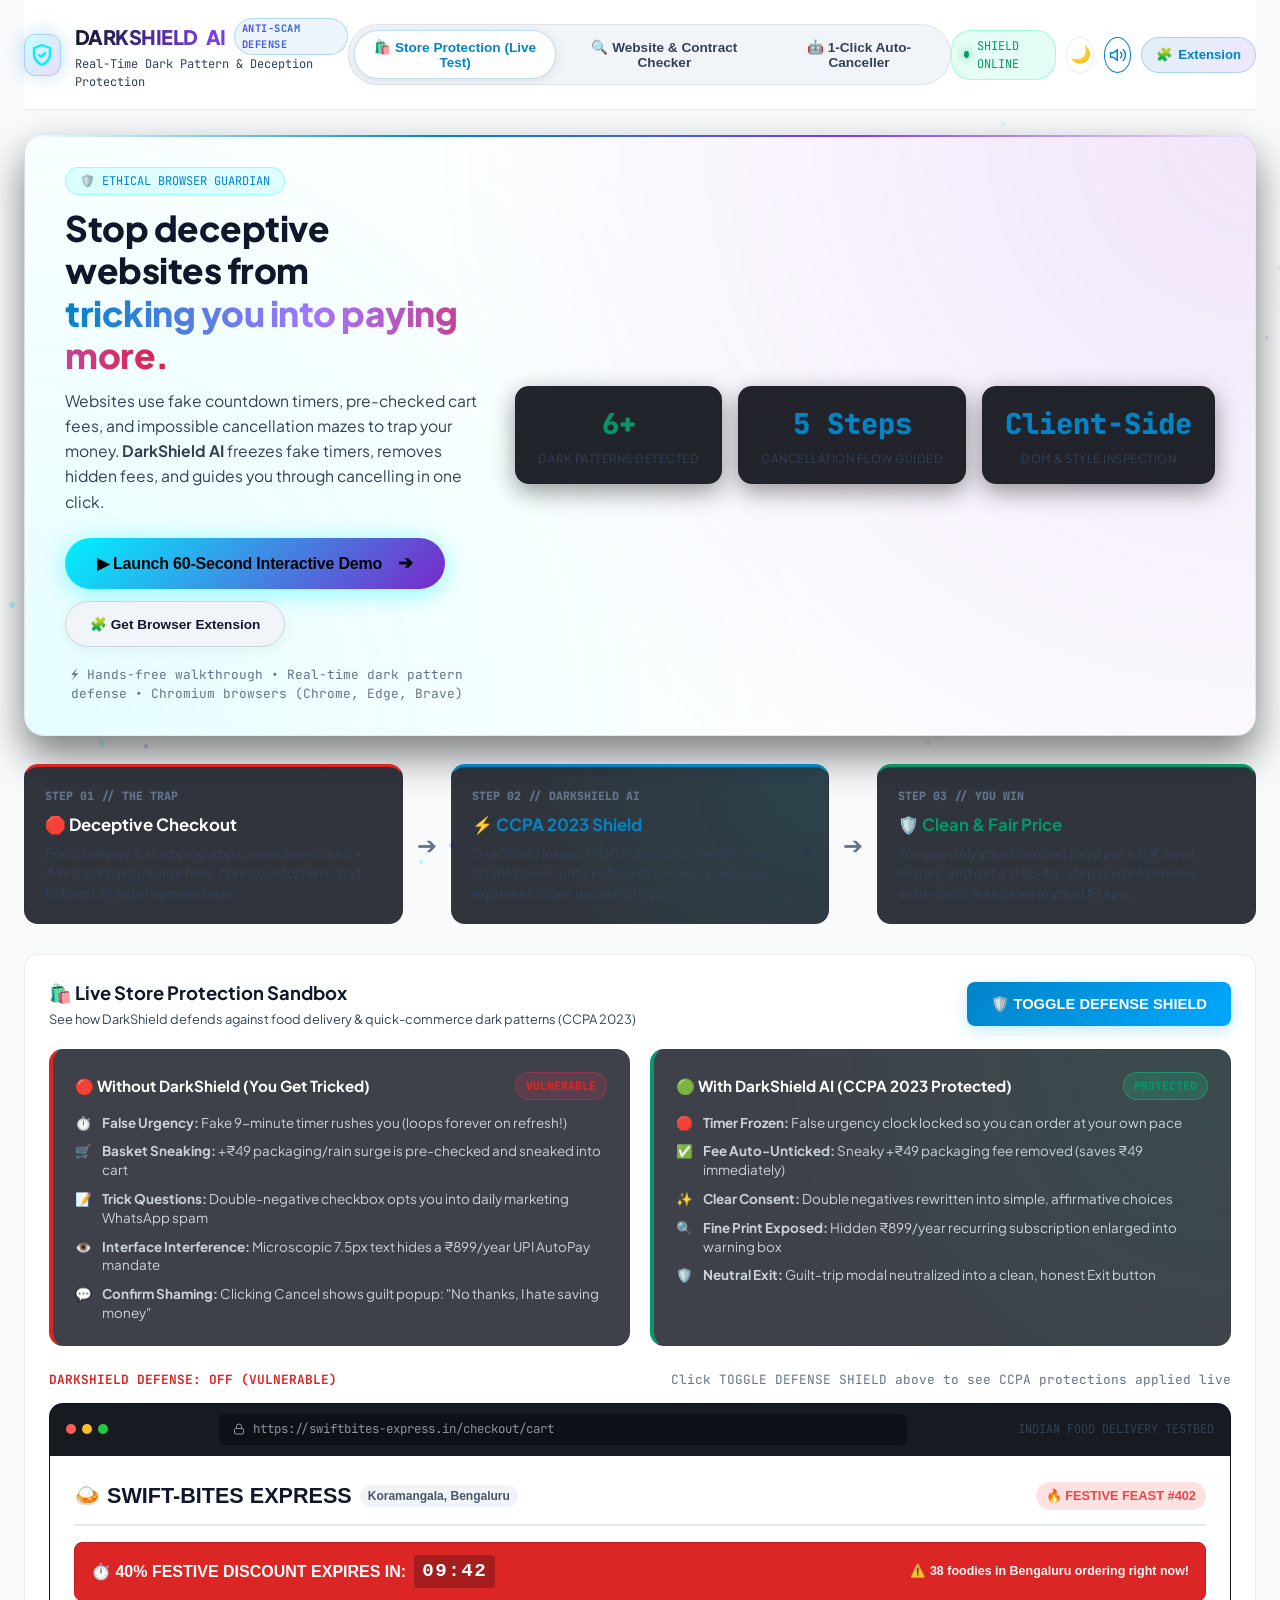
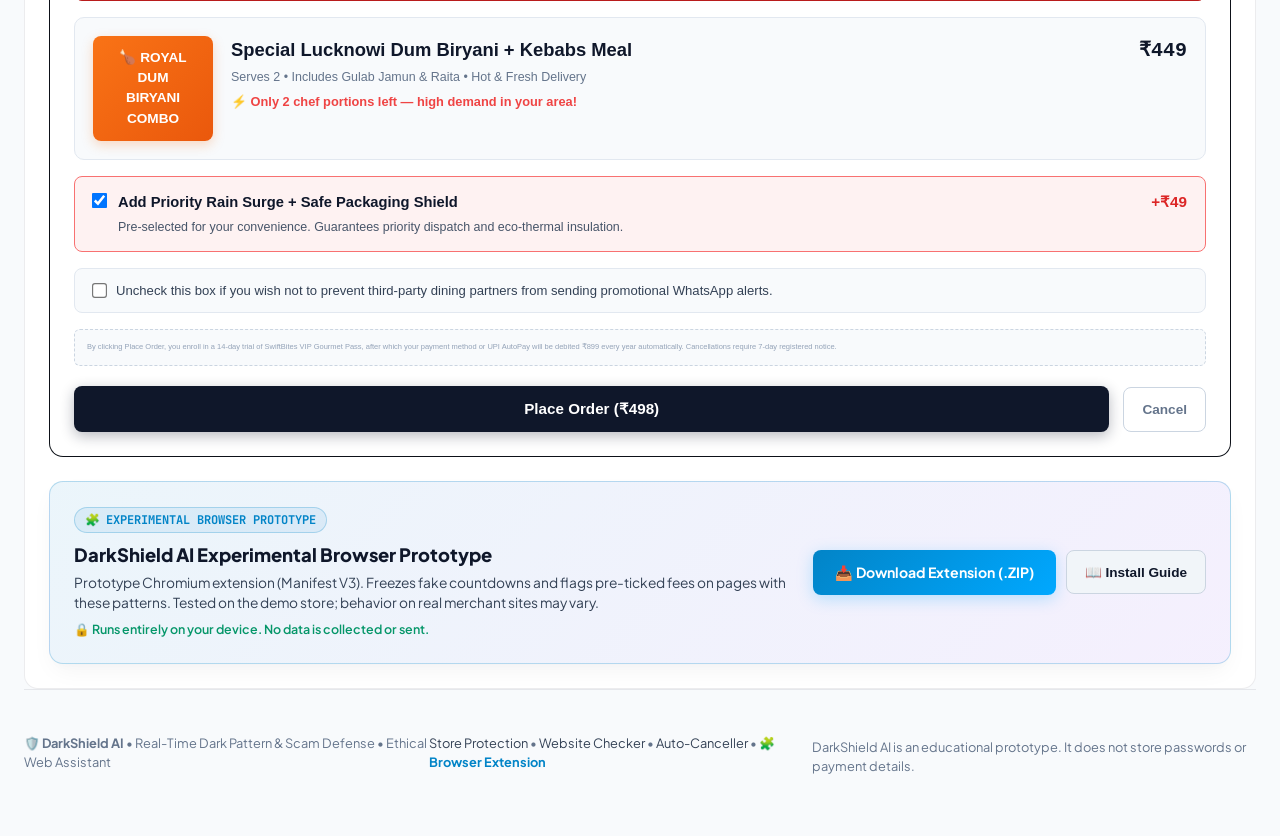
==== commit d65a98a5: "Apply minimal edits: experimental browser prototype wording, auto-fix popup toggle, zero-tracking ma" ====
--- a/docs/index.html
+++ b/docs/index.html
@@ -82,7 +82,7 @@
         </h1>
         <p class="hero-desc">
           Websites use fake countdown timers, pre-checked cart fees, and impossible cancellation mazes to trap your money.
-          <strong>DarkShield AI</strong> freezes fake timers, removes hidden fees, and cancels subscriptions for you in 1 click.
+          <strong>DarkShield AI</strong> freezes fake timers, removes hidden fees, and guides you through cancelling in one click.
         </p>
 
         <!-- Primary CTA and Extension Button on Hero -->
@@ -97,7 +97,7 @@
             </button>
           </div>
           <span class="hero-cta-sub" style="color:var(--text-dim); font-size:0.8rem; margin-top:8px; display:block;">
-            ⚡ Hands-free walkthrough • Real-time dark pattern defense • Works in Chrome, Brave &amp; Edge
+            ⚡ Hands-free walkthrough • Real-time dark pattern defense • Chromium browsers (Chrome, Edge, Brave)
           </span>
         </div>
       </div>
@@ -245,14 +245,17 @@
         <div class="ext-promo-card">
           <div class="ext-promo-info">
             <div class="ext-promo-badge">
-              <span>🧩</span> <span>OFFICIAL BROWSER COMPANION</span>
+              <span>🧩</span> <span>EXPERIMENTAL BROWSER PROTOTYPE</span>
             </div>
             <h3 style="font-size:1.15rem; font-weight:800; color:var(--text-main); margin-bottom:4px;">
-              Take DarkShield AI with you to Swiggy, Zomato, Hotstar &amp; Amazon
+              DarkShield AI Experimental Browser Prototype
             </h3>
-            <p style="font-size:0.86rem; color:var(--text-muted); margin:0; line-height:1.5;">
-              Install our Chromium extension (Manifest V3) in Chrome, Brave, or Edge. Automatically freezes fake countdowns and unchecks sneaked surge fees on real Indian merchant checkouts.
+            <p style="font-size:0.86rem; color:var(--text-muted); margin:0 0 6px 0; line-height:1.5;">
+              Prototype Chromium extension (Manifest V3). Freezes fake countdowns and flags pre-ticked fees on pages with these patterns. Tested on the demo store; behavior on real merchant sites may vary.
             </p>
+            <div style="font-size:0.78rem; color:var(--neon-emerald); font-weight:600;">
+              🔒 Runs entirely on your device. No data is collected or sent.
+            </div>
           </div>
           <div style="display:flex; gap:10px; align-items:center; flex-wrap:wrap;">
             <a href="./darkshield-extension.zip" download="darkshield-extension.zip" class="btn-primary" style="text-decoration:none; padding:12px 22px; font-weight:700;">
@@ -336,9 +339,9 @@
 
           <!-- Scan Results -->
           <div id="scan-results-area" style="display:none;">
-            <div class="score-gauge-container">
+            <div class="score-gauge-container" style="display:none;">
               <div class="gauge-circle">
-                <span id="scan-gauge-val" class="gauge-val">85</span>
+                <span id="scan-gauge-val" class="gauge-val">--</span>
                 <span class="gauge-scale">/ 100</span>
               </div>
               <div class="gauge-info">
@@ -544,7 +547,7 @@
             </div>
 
             <div style="background:rgba(0,0,0,0.5); padding:12px; border-radius:6px; font-family:var(--font-mono); font-size:0.75rem; color:#94a3b8; margin-bottom:18px; line-height:1.5;">
-              <div><strong>REVOCATION GUIDANCE:</strong> Platform cancellation completed. Guides you to revoke the mandate in your UPI app (GPay / PhonePe / Paytm / BHIM) under Mandates &gt; Active &gt; Revoke.</div>
+              <div><strong>REVOCATION GUIDANCE:</strong> Platform cancellation simulated. Guides you to revoke the mandate in your UPI app (GPay / PhonePe / Paytm / BHIM) under Mandates &gt; Active &gt; Revoke.</div>
               <div id="receipt-defeated" style="color:var(--neon-cyan); margin-top:4px;">5 Deceptive Obstacles Bypassed</div>
             </div>
 
@@ -590,13 +593,17 @@
           <div class="ext-modal-icon">🧩</div>
           <div>
             <h3 style="margin:0; font-size:1.25rem; font-weight:800; color:var(--text-main);">DarkShield AI Browser Extension</h3>
-            <p style="margin:2px 0 0; font-size:0.82rem; color:var(--text-dim);">Real-time CCPA Dark Pattern Protection in your active browser tabs</p>
+            <p style="margin:2px 0 0; font-size:0.82rem; color:var(--text-dim);">Prototype Chromium extension (Manifest V3). Freezes fake countdowns and flags pre-ticked fees on pages with these patterns. Tested on the demo store; behavior on real merchant sites may vary.</p>
           </div>
         </div>
         <button class="btn-icon" onclick="closeExtensionModal()" aria-label="Close Modal" style="font-size:1.1rem;">✕</button>
       </div>
 
       <div class="modal-body">
+        <div style="background:rgba(0,245,160,0.08); border:1px solid rgba(0,245,160,0.25); border-radius:8px; padding:10px 14px; margin-bottom:16px; font-size:0.82rem; color:var(--neon-emerald); font-weight:600; display:flex; align-items:center; gap:8px;">
+          <span>🔒</span> <span>Runs entirely on your device. No data is collected or sent.</span>
+        </div>
+
         <!-- Live Value Grid -->
         <div class="ext-feature-grid">
           <div class="ext-feature-card">
@@ -624,7 +631,7 @@
         <!-- 3-Step Setup Guide -->
         <div class="ext-install-guide">
           <h4 style="font-size:0.95rem; font-weight:700; margin-bottom:12px; color:var(--text-main); display:flex; align-items:center; gap:8px;">
-            <span>🚀</span> Quick 3-Step Browser Setup (Chrome, Brave, Edge, Opera)
+            <span>🚀</span> Quick 3-Step Setup for Chromium browsers (Chrome, Edge, Brave)
           </h4>
           <ol class="ext-steps-list">
             <li>
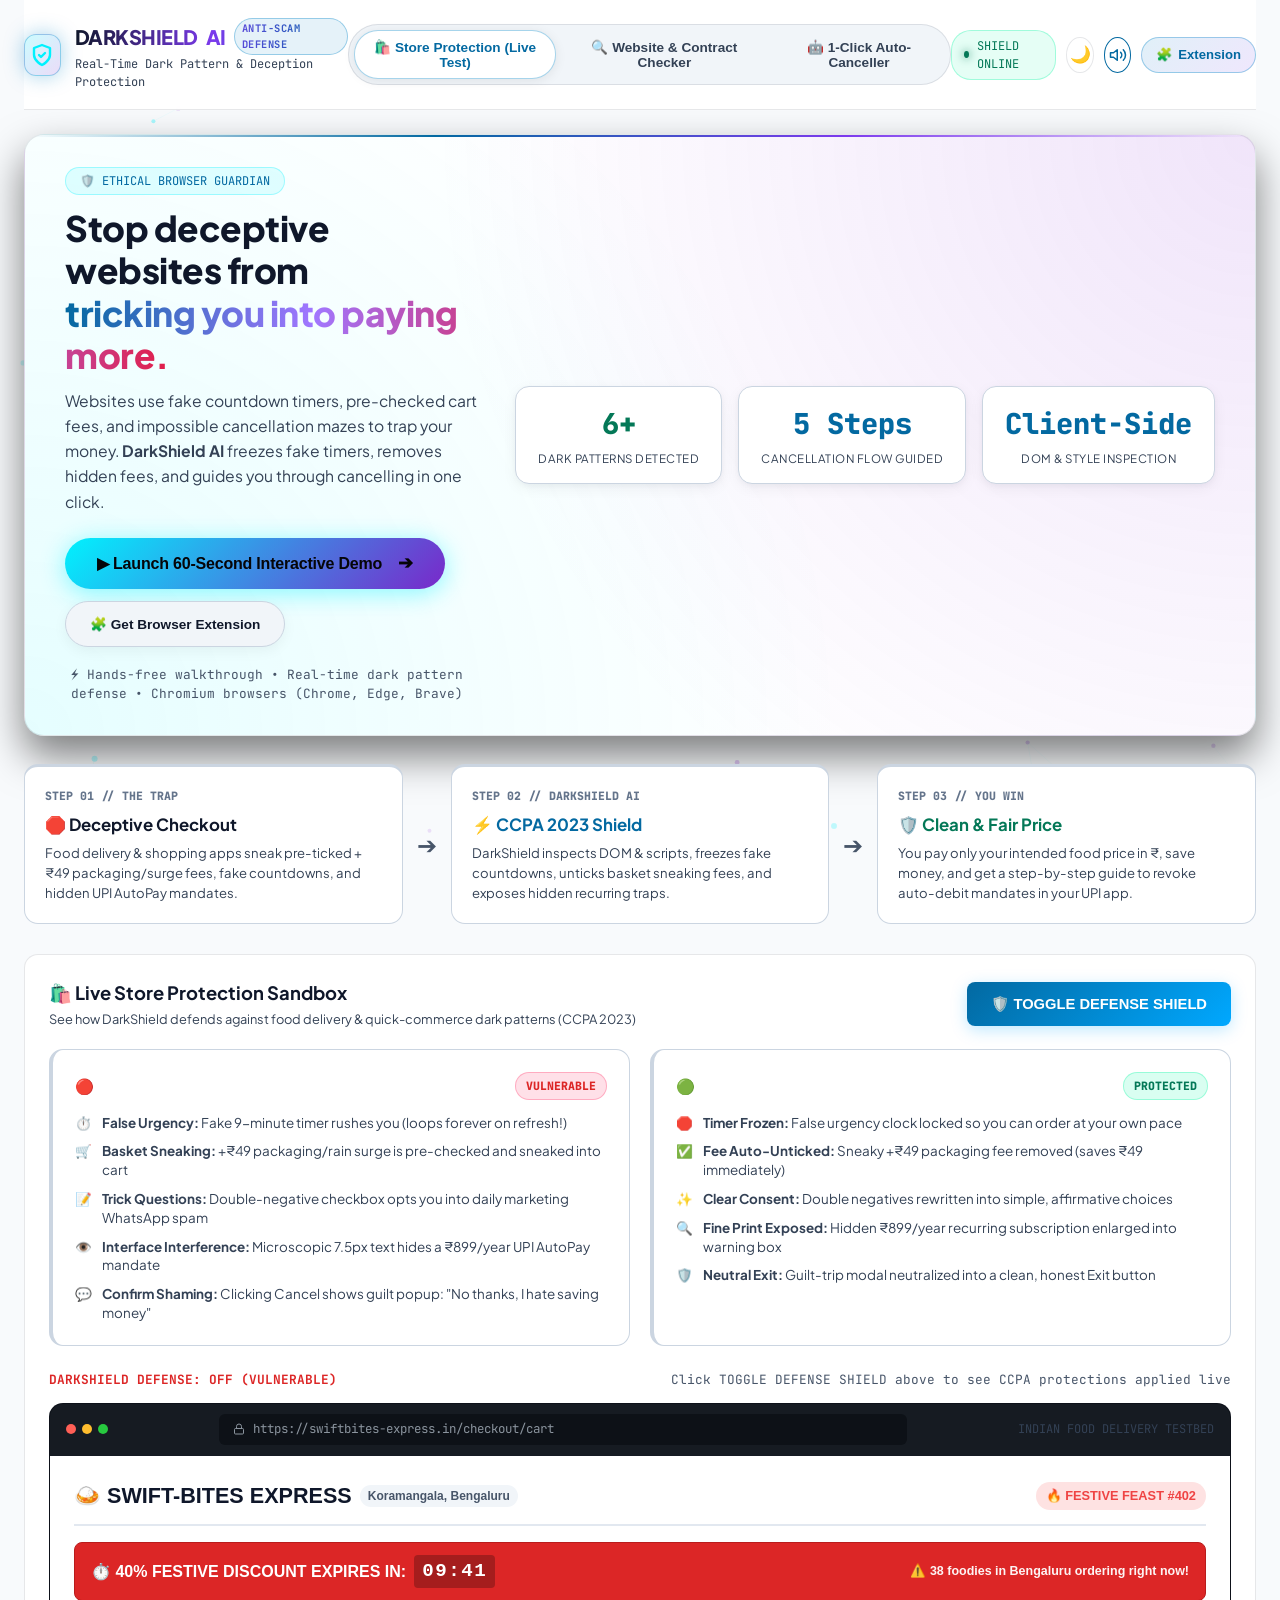
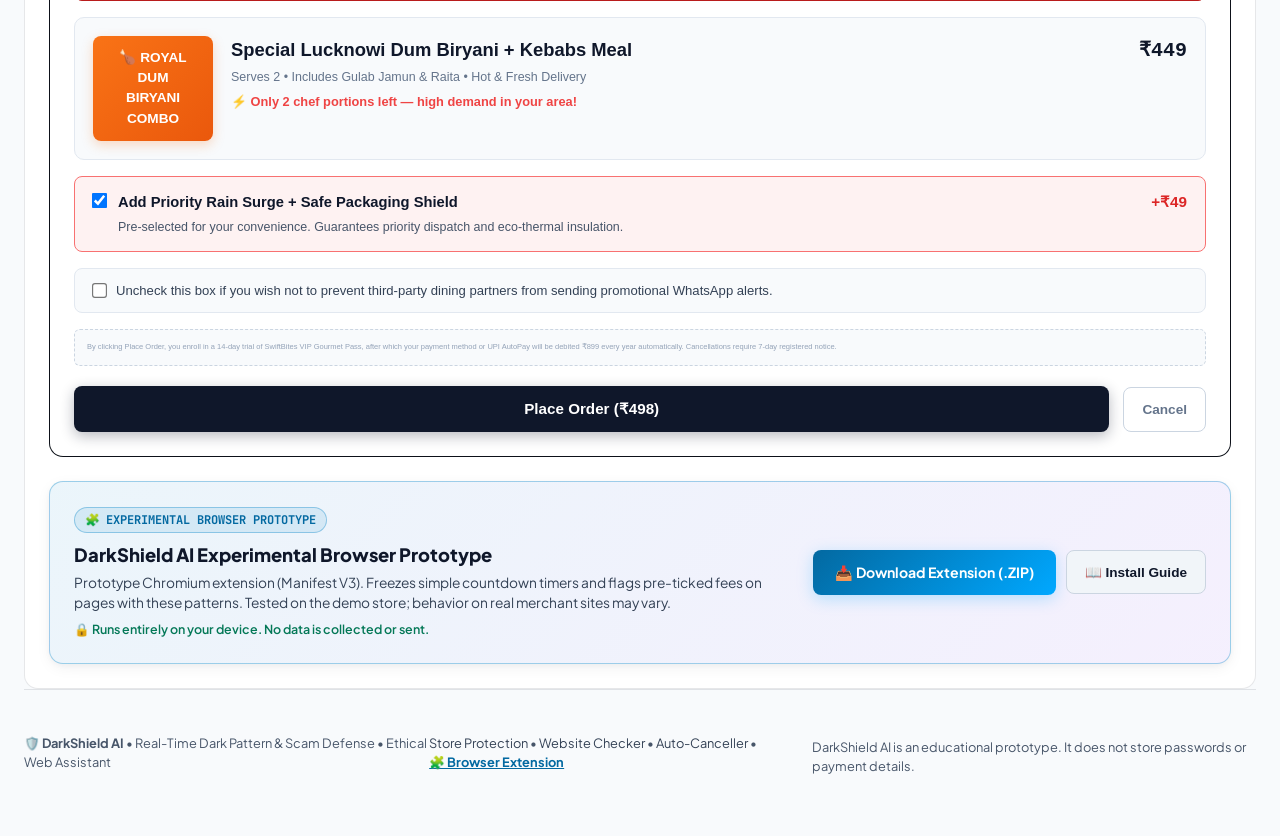
==== commit 9e76fb00: "Complete final edits: honesty wording, scanner thresholds, extension MV3, accessibility & README" ====
--- a/docs/index.html
+++ b/docs/index.html
@@ -9,7 +9,15 @@
   <meta http-equiv="Pragma" content="no-cache">
   <meta http-equiv="Expires" content="0">
   <link rel="icon" type="image/svg+xml" href="data:image/svg+xml,%3Csvg xmlns='http://www.w3.org/2000/svg' viewBox='0 0 24 24' fill='none' stroke='%2300f2fe' stroke-width='2.4' stroke-linecap='round' stroke-linejoin='round'%3E%3Cpath d='M12 22s8-4 8-10V5l-8-3-8 3v7c0 6 8 10 8 10z'/%3E%3Cpath d='M9 12l2 2 4-4'/%3E%3C/svg%3E">
-  <link rel="stylesheet" href="./css/style.css?v=3.0">
+  <!-- Open Graph & Social Meta Tags -->
+  <meta property="og:title" content="DarkShield AI // Real-Time Dark Pattern &amp; Scam Defense">
+  <meta property="og:description" content="Educational client-side tool and real-time defense prototype against deceptive UI dark patterns under CCPA 2023 Guidelines.">
+  <meta property="og:type" content="website">
+  <meta property="og:url" content="https://anything14907-byte.github.io/SupremeDevs/">
+  <meta name="twitter:card" content="summary">
+  <meta name="twitter:title" content="DarkShield AI // Real-Time Dark Pattern &amp; Scam Defense">
+  <meta name="twitter:description" content="Educational client-side tool and real-time defense prototype against deceptive UI dark patterns under CCPA 2023 Guidelines.">
+  <link rel="stylesheet" href="./css/style.css?v=3.1">
   <link rel="preconnect" href="https://fonts.googleapis.com">
   <link rel="preconnect" href="https://fonts.gstatic.com" crossorigin>
   <link href="https://fonts.googleapis.com/css2?family=Plus+Jakarta+Sans:wght@400;500;600;700;800&family=JetBrains+Mono:wght@400;600;800&display=swap" rel="stylesheet">
@@ -251,7 +259,7 @@
               DarkShield AI Experimental Browser Prototype
             </h3>
             <p style="font-size:0.86rem; color:var(--text-muted); margin:0 0 6px 0; line-height:1.5;">
-              Prototype Chromium extension (Manifest V3). Freezes fake countdowns and flags pre-ticked fees on pages with these patterns. Tested on the demo store; behavior on real merchant sites may vary.
+              Prototype Chromium extension (Manifest V3). Freezes simple countdown timers and flags pre-ticked fees on pages with these patterns. Tested on the demo store; behavior on real merchant sites may vary.
             </p>
             <div style="font-size:0.78rem; color:var(--neon-emerald); font-weight:600;">
               🔒 Runs entirely on your device. No data is collected or sent.
@@ -577,7 +585,7 @@
         <a href="#tab-testlab" onclick="switchTab('tab-testlab')">Store Protection</a> •
         <a href="#tab-scanner" onclick="switchTab('tab-scanner')">Website Checker</a> •
         <a href="#tab-agent" onclick="switchTab('tab-agent')">Auto-Canceller</a> •
-        <a href="javascript:void(0)" onclick="openExtensionModal()" style="color:var(--neon-cyan); font-weight:700;">🧩 Browser Extension</a>
+        <button type="button" class="footer-ext-btn" onclick="openExtensionModal()" aria-label="Open Browser Extension Installation Guide">🧩 Browser Extension</button>
       </div>
       <div style="font-size:0.8rem; color:var(--text-dim); margin-top:8px;">
         DarkShield AI is an educational prototype. It does not store passwords or payment details.
@@ -586,14 +594,14 @@
   </div>
 
   <!-- Browser Extension Installation Modal -->
-  <div id="extension-modal" class="modal-overlay" style="display:none;" onclick="if(event.target===this) closeExtensionModal()">
+  <div id="extension-modal" class="modal-overlay" style="display:none;" role="dialog" aria-modal="true" aria-labelledby="modal-ext-title" onclick="if(event.target===this) closeExtensionModal()">
     <div class="modal-card">
       <div class="modal-header">
         <div style="display:flex; align-items:center; gap:14px;">
           <div class="ext-modal-icon">🧩</div>
           <div>
-            <h3 style="margin:0; font-size:1.25rem; font-weight:800; color:var(--text-main);">DarkShield AI Browser Extension</h3>
-            <p style="margin:2px 0 0; font-size:0.82rem; color:var(--text-dim);">Prototype Chromium extension (Manifest V3). Freezes fake countdowns and flags pre-ticked fees on pages with these patterns. Tested on the demo store; behavior on real merchant sites may vary.</p>
+            <h3 id="modal-ext-title" style="margin:0; font-size:1.25rem; font-weight:800; color:var(--text-main);">DarkShield AI Browser Extension</h3>
+            <p style="margin:2px 0 0; font-size:0.82rem; color:var(--text-dim);">Prototype Chromium extension (Manifest V3). Freezes simple countdown timers and flags pre-ticked fees on pages with these patterns. Tested on the demo store; behavior on real merchant sites may vary.</p>
           </div>
         </div>
         <button class="btn-icon" onclick="closeExtensionModal()" aria-label="Close Modal" style="font-size:1.1rem;">✕</button>
@@ -609,12 +617,12 @@
           <div class="ext-feature-card">
             <div class="ext-f-icon">⏱️</div>
             <strong>Freeze Fake Urgency Timers</strong>
-            <p>Halts synthetic countdown clocks that reset on page reload across shopping &amp; food delivery apps.</p>
+            <p>Freezes simple countdown timers on pages that use these patterns (tested on the demo store).</p>
           </div>
           <div class="ext-feature-card">
             <div class="ext-f-icon">🛒</div>
             <strong>Untick Sneaked Fees</strong>
-            <p>Automatically detects and unchecks pre-ticked +₹49 packaging, surge, and insurance charges.</p>
+            <p>Flags pre-ticked +₹49 packaging, surge and insurance charges. Optional auto-untick via the popup toggle (off by default).</p>
           </div>
           <div class="ext-feature-card">
             <div class="ext-f-icon">💬</div>
@@ -624,7 +632,7 @@
           <div class="ext-feature-card">
             <div class="ext-f-icon">🛡️</div>
             <strong>In-Page Defense HUD</strong>
-            <p>Floating indicator showing threat count and 1-click remedies directly on merchant checkout pages.</p>
+            <p>Floating indicator showing threat count and 1-click remedies on pages where patterns are detected.</p>
           </div>
         </div>
 
@@ -652,7 +660,7 @@
               <div class="step-num">3</div>
               <div>
                 <strong>Click "Load unpacked" &amp; Select Extracted Folder</strong>
-                <p>Choose the unzipped folder. DarkShield AI will immediately activate and protect your everyday shopping tabs!</p>
+                <p>Choose the unzipped folder. DarkShield AI will immediately load, then test it on the demo store in the sandbox.</p>
               </div>
             </li>
           </ol>
--- a/docs/css/style.css
+++ b/docs/css/style.css
@@ -1,30 +1,33 @@
 /* DarkShield AI - Adaptive Day & Night Aesthetic Theme */
 :root {
-  /* Default: Day / Light Mode (Crisp, energetic, modern, uplifting) */
+  /* Default: Day / Light Mode (Crisp, energetic, modern, high contrast) */
   --bg-dark: #f8fafc;
   --bg-card: #ffffff;
   --bg-card-hover: #f1f5f9;
-  --border-subtle: rgba(15, 23, 42, 0.08);
-  --border-glow: rgba(2, 132, 199, 0.25);
+  --bg-box: #f8fafc;
+  --bg-box-subtle: #f1f5f9;
+  --border-box: #cbd5e1;
+  --border-subtle: rgba(15, 23, 42, 0.1);
+  --border-glow: rgba(2, 132, 199, 0.35);
   --text-main: #0f172a;
   --text-muted: #334155;
-  --text-dim: #64748b;
-  --navbar-bg: rgba(255, 255, 255, 0.88);
+  --text-dim: #475569;
+  --navbar-bg: rgba(255, 255, 255, 0.94);
   --nav-tab-bg: #f1f5f9;
-  --card-shadow: 0 10px 25px -5px rgba(15, 23, 42, 0.05), 0 8px 10px -6px rgba(15, 23, 42, 0.02);
+  --card-shadow: 0 4px 16px -2px rgba(15, 23, 42, 0.07), 0 2px 6px -1px rgba(15, 23, 42, 0.04);
   --stat-card-bg: #ffffff;
   --input-bg: #ffffff;
   --input-border: #cbd5e1;
   --input-text: #0f172a;
-  --code-box-bg: #1e293b;
-  --code-box-text: #fecdd3;
-  --badge-bg: rgba(2, 132, 199, 0.08);
-
-  --neon-cyan: #0284c7;
+  --code-box-bg: #0f172a;
+  --code-box-text: #38bdf8;
+  --badge-bg: rgba(2, 132, 199, 0.1);
+
+  --neon-cyan: #0369a1;
   --neon-purple: #7c3aed;
   --neon-pink: #e11d48;
   --neon-red: #dc2626;
-  --neon-emerald: #059669;
+  --neon-emerald: #047857;
   --neon-amber: #d97706;
 
   --font-mono: "JetBrains Mono", "Fira Code", monospace;
@@ -39,15 +42,18 @@
   --bg-dark: #07090e;
   --bg-card: rgba(14, 18, 28, 0.9);
   --bg-card-hover: rgba(22, 28, 44, 0.96);
+  --bg-box: rgba(14, 18, 28, 0.85);
+  --bg-box-subtle: rgba(22, 28, 44, 0.8);
+  --border-box: rgba(255, 255, 255, 0.15);
   --border-subtle: rgba(255, 255, 255, 0.12);
   --border-glow: rgba(0, 242, 254, 0.3);
   --text-main: #f8fafc;
   --text-muted: #cbd5e1;
   --text-dim: #94a3b8;
-  --navbar-bg: rgba(7, 9, 14, 0.85);
+  --navbar-bg: rgba(7, 9, 14, 0.88);
   --nav-tab-bg: rgba(14, 18, 28, 0.8);
   --card-shadow: 0 12px 32px rgba(0, 0, 0, 0.5);
-  --stat-card-bg: rgba(10, 13, 20, 0.9);
+  --stat-card-bg: rgba(14, 18, 28, 0.9);
   --input-bg: rgba(10, 13, 22, 0.9);
   --input-border: rgba(255, 255, 255, 0.15);
   --input-text: #ffffff;
@@ -393,13 +399,13 @@
 }
 
 .stat-card {
-  background: rgba(10, 13, 20, 0.9);
-  border: 1px solid var(--border-subtle);
+  background: var(--stat-card-bg);
+  border: 1.5px solid var(--border-box);
   border-radius: var(--radius-md);
   padding: 16px 22px;
   text-align: center;
   min-width: 140px;
-  box-shadow: 0 8px 24px rgba(0, 0, 0, 0.4);
+  box-shadow: var(--card-shadow);
 }
 
 .stat-value {
@@ -692,11 +698,12 @@
   display: flex;
   align-items: center;
   gap: 24px;
-  background: rgba(10, 13, 22, 0.8);
-  border: 1px solid var(--border-subtle);
+  background: var(--bg-box);
+  border: 1.5px solid var(--border-box);
   border-radius: var(--radius-md);
   padding: 20px 28px;
   margin-bottom: 24px;
+  box-shadow: var(--card-shadow);
 }
 
 .gauge-circle {
@@ -707,7 +714,7 @@
   flex-direction: column;
   align-items: center;
   justify-content: center;
-  background: conic-gradient(var(--neon-red) 0% 85%, rgba(255, 255, 255, 0.05) 85% 100%);
+  background: conic-gradient(var(--neon-red) 0% 85%, rgba(15, 23, 42, 0.1) 85% 100%);
   position: relative;
   box-shadow: 0 0 25px rgba(255, 51, 102, 0.25);
 }
@@ -718,7 +725,7 @@
   width: 80px;
   height: 80px;
   border-radius: 50%;
-  background: #090c14;
+  background: var(--bg-box);
 }
 
 .gauge-val {
@@ -726,7 +733,7 @@
   font-size: 1.8rem;
   font-weight: 800;
   font-family: var(--font-mono);
-  color: #fff;
+  color: var(--text-main);
 }
 
 .gauge-scale {
@@ -748,20 +755,22 @@
 
 /* Threat Cards */
 .threat-card {
-  background: rgba(14, 18, 30, 0.7);
-  border-left: 4px solid var(--neon-red);
-  border-top: 1px solid var(--border-subtle);
-  border-right: 1px solid var(--border-subtle);
-  border-bottom: 1px solid var(--border-subtle);
+  background: var(--bg-box);
+  border-left: 5px solid var(--neon-red);
+  border-top: 1px solid var(--border-box);
+  border-right: 1px solid var(--border-box);
+  border-bottom: 1px solid var(--border-box);
   border-radius: var(--radius-sm);
   padding: 16px 20px;
   margin-bottom: 14px;
+  box-shadow: var(--card-shadow);
   transition: transform 0.2s ease, border-color 0.2s ease;
+  color: var(--text-main);
 }
 
 .threat-card:hover {
   transform: translateX(4px);
-  border-right-color: rgba(255, 51, 102, 0.3);
+  border-right-color: var(--neon-red);
 }
 
 .threat-card.critical { border-left-color: var(--neon-red); }
@@ -777,9 +786,9 @@
 }
 
 .threat-cat {
-  font-weight: 700;
+  font-weight: 800;
   font-size: 0.95rem;
-  color: #fff;
+  color: var(--text-main);
   display: flex;
   align-items: center;
   gap: 8px;
@@ -1875,4 +1884,177 @@
   margin-bottom: 8px;
 }
 
-
+/* ==================================================== */
+/* PENDING TWEAKS: DISABLED STATES, LIGHT MODE BOXES,   */
+/* MOBILE FOOTER, CONTRAST FIXES                        */
+/* ==================================================== */
+
+/* Disabled button state — clear visual feedback */
+button:disabled,
+.btn-primary:disabled,
+.btn-secondary:disabled {
+  opacity: 0.55;
+  cursor: not-allowed;
+  transform: none !important;
+  box-shadow: none !important;
+  pointer-events: none;
+}
+
+/* Light-mode: pipeline cards need solid readable backgrounds */
+body[data-theme="light"] .pipeline-card {
+  background: #ffffff;
+  border-color: #cbd5e1;
+}
+body[data-theme="light"] .pipeline-card .pipeline-desc {
+  color: #334155;
+}
+body[data-theme="light"] .pipeline-card .pipeline-number {
+  color: #64748b;
+}
+body[data-theme="light"] .pipeline-title {
+  color: #0f172a;
+}
+
+/* Light-mode: comparison cards */
+body[data-theme="light"] .comparison-card {
+  background: #ffffff;
+  border-color: #cbd5e1;
+}
+body[data-theme="light"] .comparison-list {
+  color: #334155;
+}
+
+/* Light-mode: agent reasoning / action boxes */
+body[data-theme="light"] .agent-reasoning-box {
+  background: rgba(124, 58, 237, 0.07);
+  color: #3b0764;
+  border-color: rgba(124, 58, 237, 0.25);
+}
+body[data-theme="light"] .agent-action-box {
+  background: rgba(5, 150, 105, 0.07);
+  color: #064e3b;
+  border-color: rgba(5, 150, 105, 0.25);
+}
+body[data-theme="light"] .agent-cdp-cmd {
+  background: #f1f5f9;
+  color: #0284c7;
+}
+body[data-theme="light"] .agent-step-title {
+  color: #0f172a;
+}
+
+/* Light-mode: canceller checklist */
+body[data-theme="light"] .canceller-checklist {
+  background: #f8fafc;
+  border-color: #cbd5e1;
+}
+body[data-theme="light"] .check-title {
+  color: #0f172a;
+}
+body[data-theme="light"] .check-subtitle {
+  color: #64748b;
+}
+
+/* Light-mode: ext-feature cards in modal */
+body[data-theme="light"] .ext-feature-card {
+  background: #f1f5f9;
+  border-color: #cbd5e1;
+}
+body[data-theme="light"] .ext-install-guide {
+  background: #f8fafc;
+  border-color: #cbd5e1;
+}
+
+/* Light-mode: scanner loading box */
+body[data-theme="light"] .scanner-loading-box {
+  background: rgba(241, 245, 249, 0.95);
+  border-color: rgba(2, 132, 199, 0.3);
+}
+body[data-theme="light"] .scanner-step-list li {
+  color: #64748b;
+}
+body[data-theme="light"] .scanner-step-list li.active {
+  color: var(--neon-cyan);
+}
+body[data-theme="light"] .scanner-step-list li.done {
+  color: var(--neon-emerald);
+}
+
+/* Light-mode: code trigger box */
+body[data-theme="light"] .code-trigger-box {
+  background: #1e293b;
+  border-color: rgba(220, 38, 38, 0.4);
+  color: #fecdd3;
+}
+body[data-theme="light"] .code-trigger-box code {
+  color: #fda4af;
+}
+
+/* Light-mode: threat card evidence */
+body[data-theme="light"] .threat-evidence {
+  background: rgba(15, 23, 42, 0.06);
+  color: #3730a3;
+  border-color: rgba(99, 102, 241, 0.2);
+}
+body[data-theme="light"] .threat-card {
+  background: #ffffff;
+  border-top-color: #e2e8f0;
+  border-right-color: #e2e8f0;
+  border-bottom-color: #e2e8f0;
+}
+
+/* Light-mode: explainer banners */
+body[data-theme="light"] .explainer-banner {
+  background: rgba(2, 132, 199, 0.05);
+  color: #334155;
+  border-left-color: var(--neon-cyan);
+}
+
+/* Light-mode: ToS results area */
+body[data-theme="light"] #tos-results-area {
+  background: #f8fafc !important;
+  border-color: #cbd5e1 !important;
+  color: #0f172a;
+}
+
+/* Mobile footer: stack vertically on small screens */
+@media (max-width: 640px) {
+  .footer {
+    flex-direction: column;
+    align-items: flex-start;
+    gap: 10px;
+    text-align: left;
+  }
+}
+
+/* URL scan button: subtle disabled hint (URL scan is server-only) */
+#btn-scan-url {
+  opacity: 0.75;
+}
+#btn-scan-url:hover {
+  opacity: 1;
+}
+
+/* Footer extension button */
+.footer-ext-btn {
+  background: none;
+  border: none;
+  color: var(--neon-cyan);
+  font-weight: 700;
+  cursor: pointer;
+  font-size: inherit;
+  font-family: inherit;
+  padding: 0;
+  display: inline;
+  text-decoration: underline;
+  transition: opacity 0.2s ease;
+}
+.footer-ext-btn:hover {
+  opacity: 0.85;
+}
+.footer-ext-btn:focus-visible {
+  outline: 2px solid var(--neon-cyan);
+  outline-offset: 3px;
+  border-radius: 2px;
+}
+
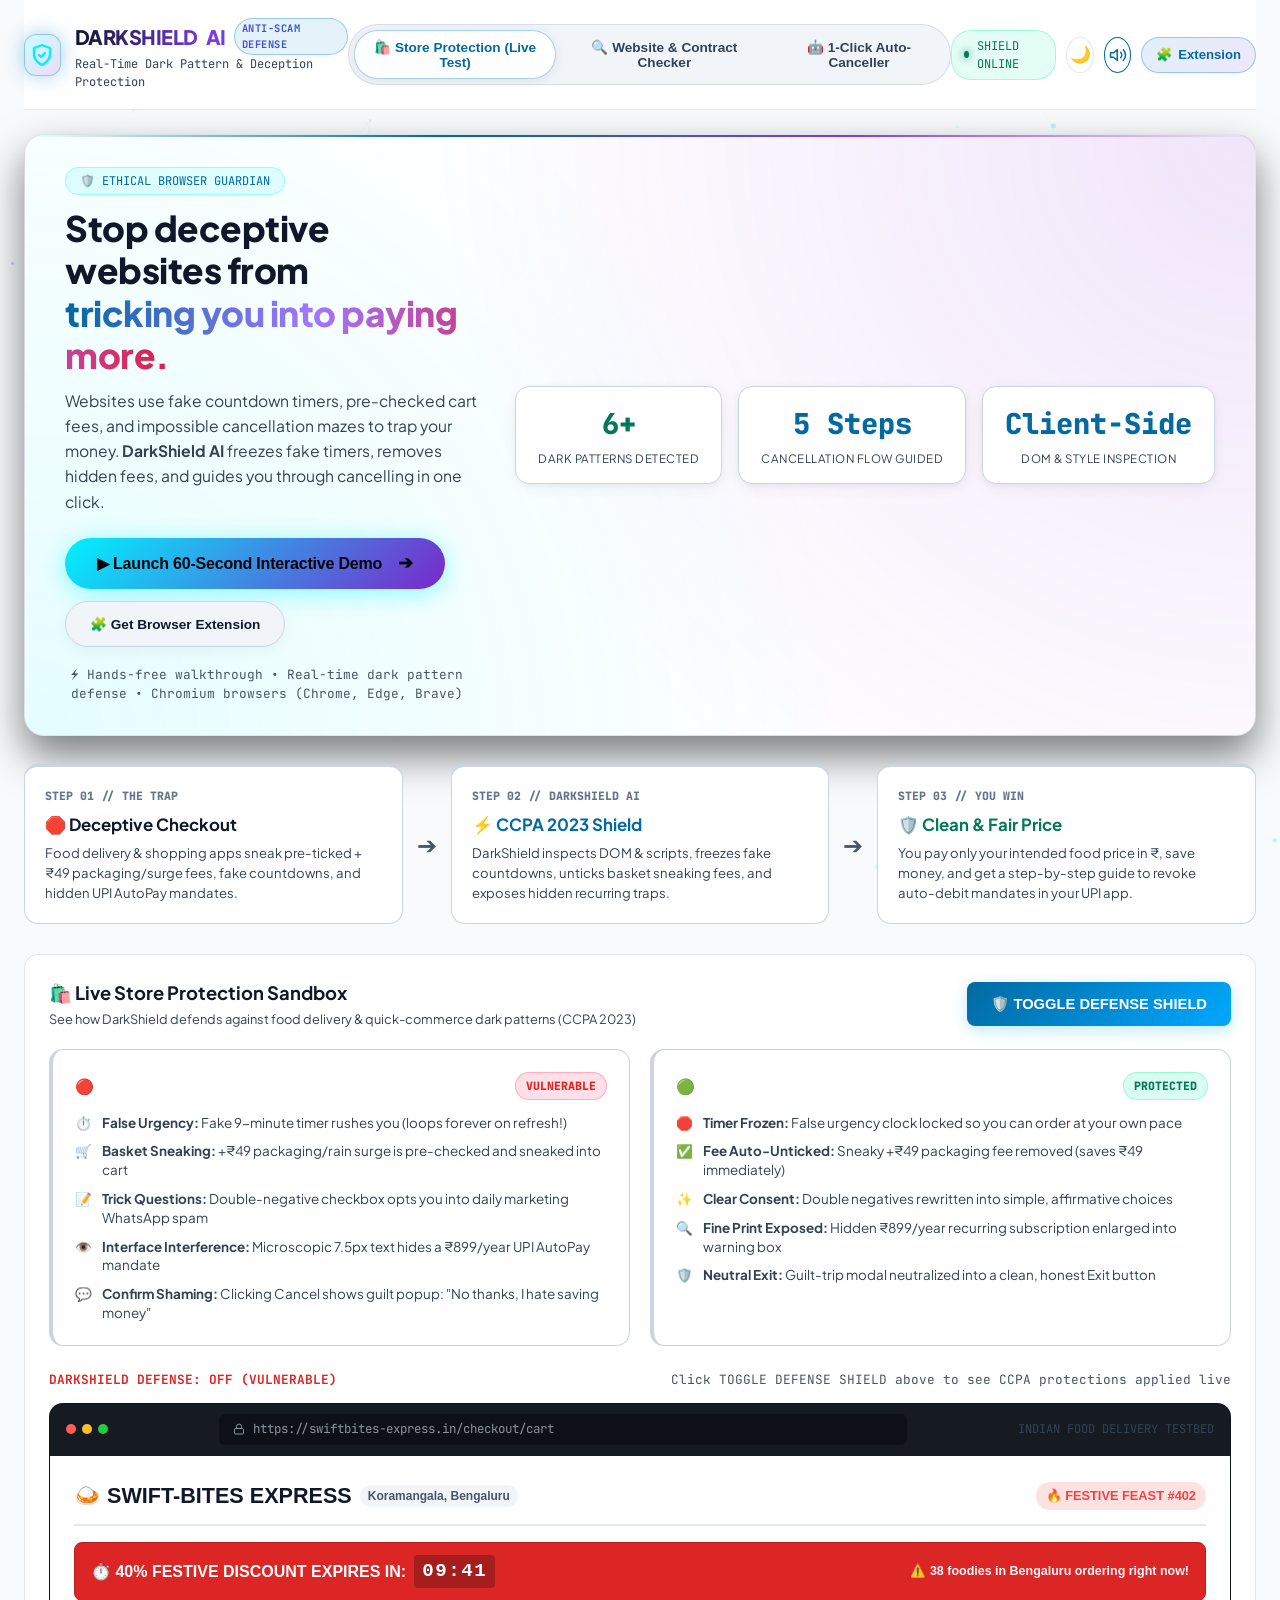
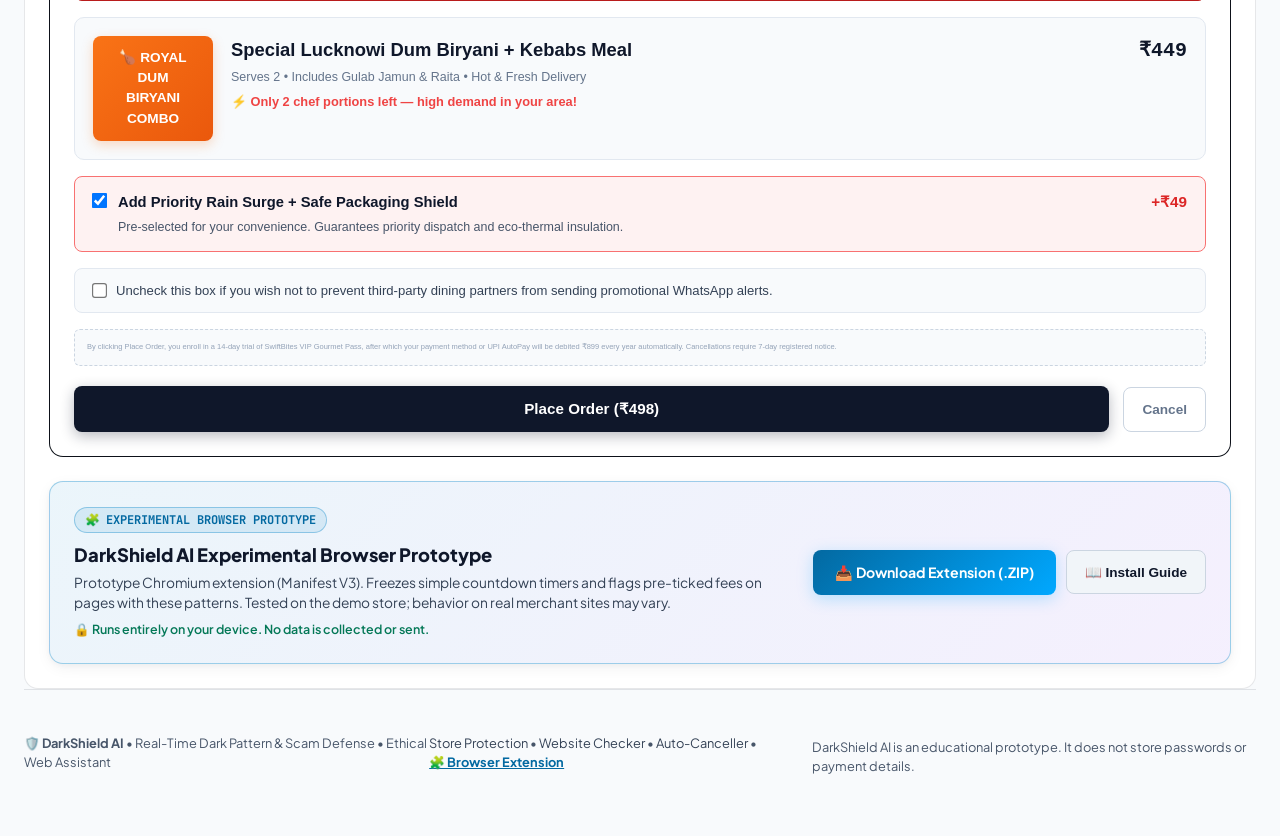
==== commit 44832da4: "Bump cache buster to v=6.0 across all HTML pages" ====
--- a/docs/index.html
+++ b/docs/index.html
@@ -17,7 +17,7 @@
   <meta name="twitter:card" content="summary">
   <meta name="twitter:title" content="DarkShield AI // Real-Time Dark Pattern &amp; Scam Defense">
   <meta name="twitter:description" content="Educational client-side tool and real-time defense prototype against deceptive UI dark patterns under CCPA 2023 Guidelines.">
-  <link rel="stylesheet" href="./css/style.css?v=3.1">
+  <link rel="stylesheet" href="./css/style.css?v=6.0">
   <link rel="preconnect" href="https://fonts.googleapis.com">
   <link rel="preconnect" href="https://fonts.gstatic.com" crossorigin>
   <link href="https://fonts.googleapis.com/css2?family=Plus+Jakarta+Sans:wght@400;500;600;700;800&family=JetBrains+Mono:wght@400;600;800&display=swap" rel="stylesheet">
@@ -680,9 +680,9 @@
   </div>
 
   <!-- Scripts with Cache Busting -->
-  <script src="./js/audio.js?v=3.0"></script>
-  <script src="./js/visualizer.js?v=3.0"></script>
-  <script src="./js/mock_sites.js?v=3.0"></script>
-  <script src="./js/app.js?v=3.0"></script>
+  <script src="./js/audio.js?v=6.0"></script>
+  <script src="./js/visualizer.js?v=6.0"></script>
+  <script src="./js/mock_sites.js?v=6.0"></script>
+  <script src="./js/app.js?v=6.0"></script>
 </body>
 </html>
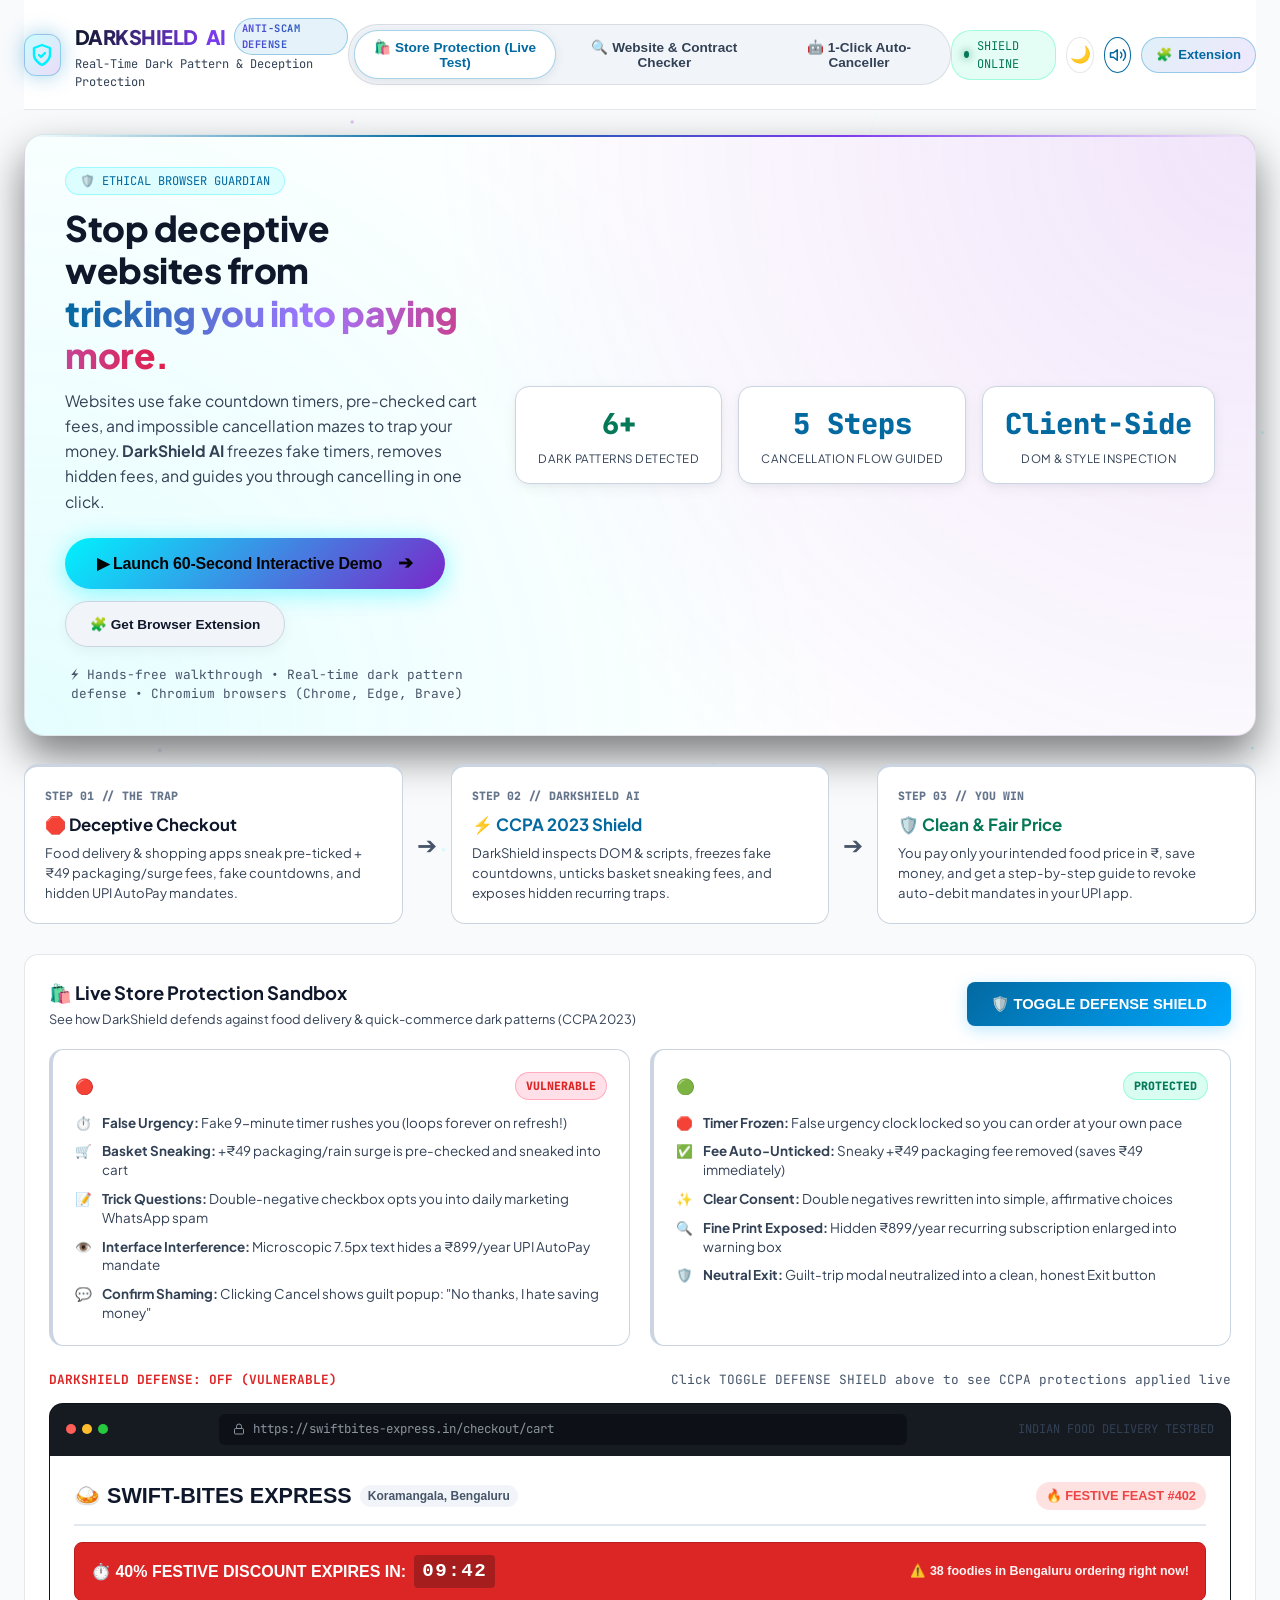
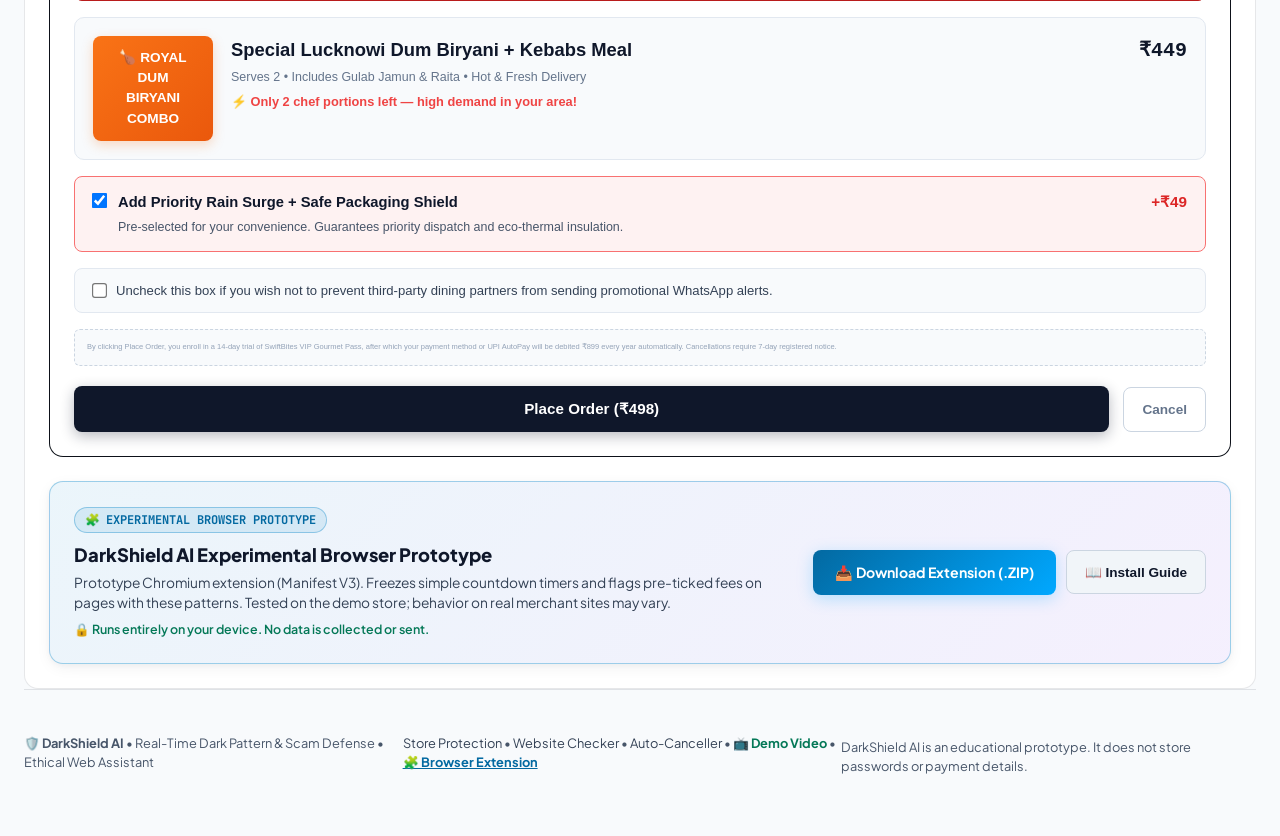
==== commit 8222863f: "Add demo video link to README.md and website footer" ====
--- a/docs/index.html
+++ b/docs/index.html
@@ -585,6 +585,7 @@
         <a href="#tab-testlab" onclick="switchTab('tab-testlab')">Store Protection</a> •
         <a href="#tab-scanner" onclick="switchTab('tab-scanner')">Website Checker</a> •
         <a href="#tab-agent" onclick="switchTab('tab-agent')">Auto-Canceller</a> •
+        <a href="https://drive.google.com/file/d/18q09w1QRxs_u_6uatC4jWzWGJRUQHgbP/view?usp=sharing" target="_blank" rel="noopener" style="color:var(--neon-emerald); font-weight:700;">📺 Demo Video</a> •
         <button type="button" class="footer-ext-btn" onclick="openExtensionModal()" aria-label="Open Browser Extension Installation Guide">🧩 Browser Extension</button>
       </div>
       <div style="font-size:0.8rem; color:var(--text-dim); margin-top:8px;">
